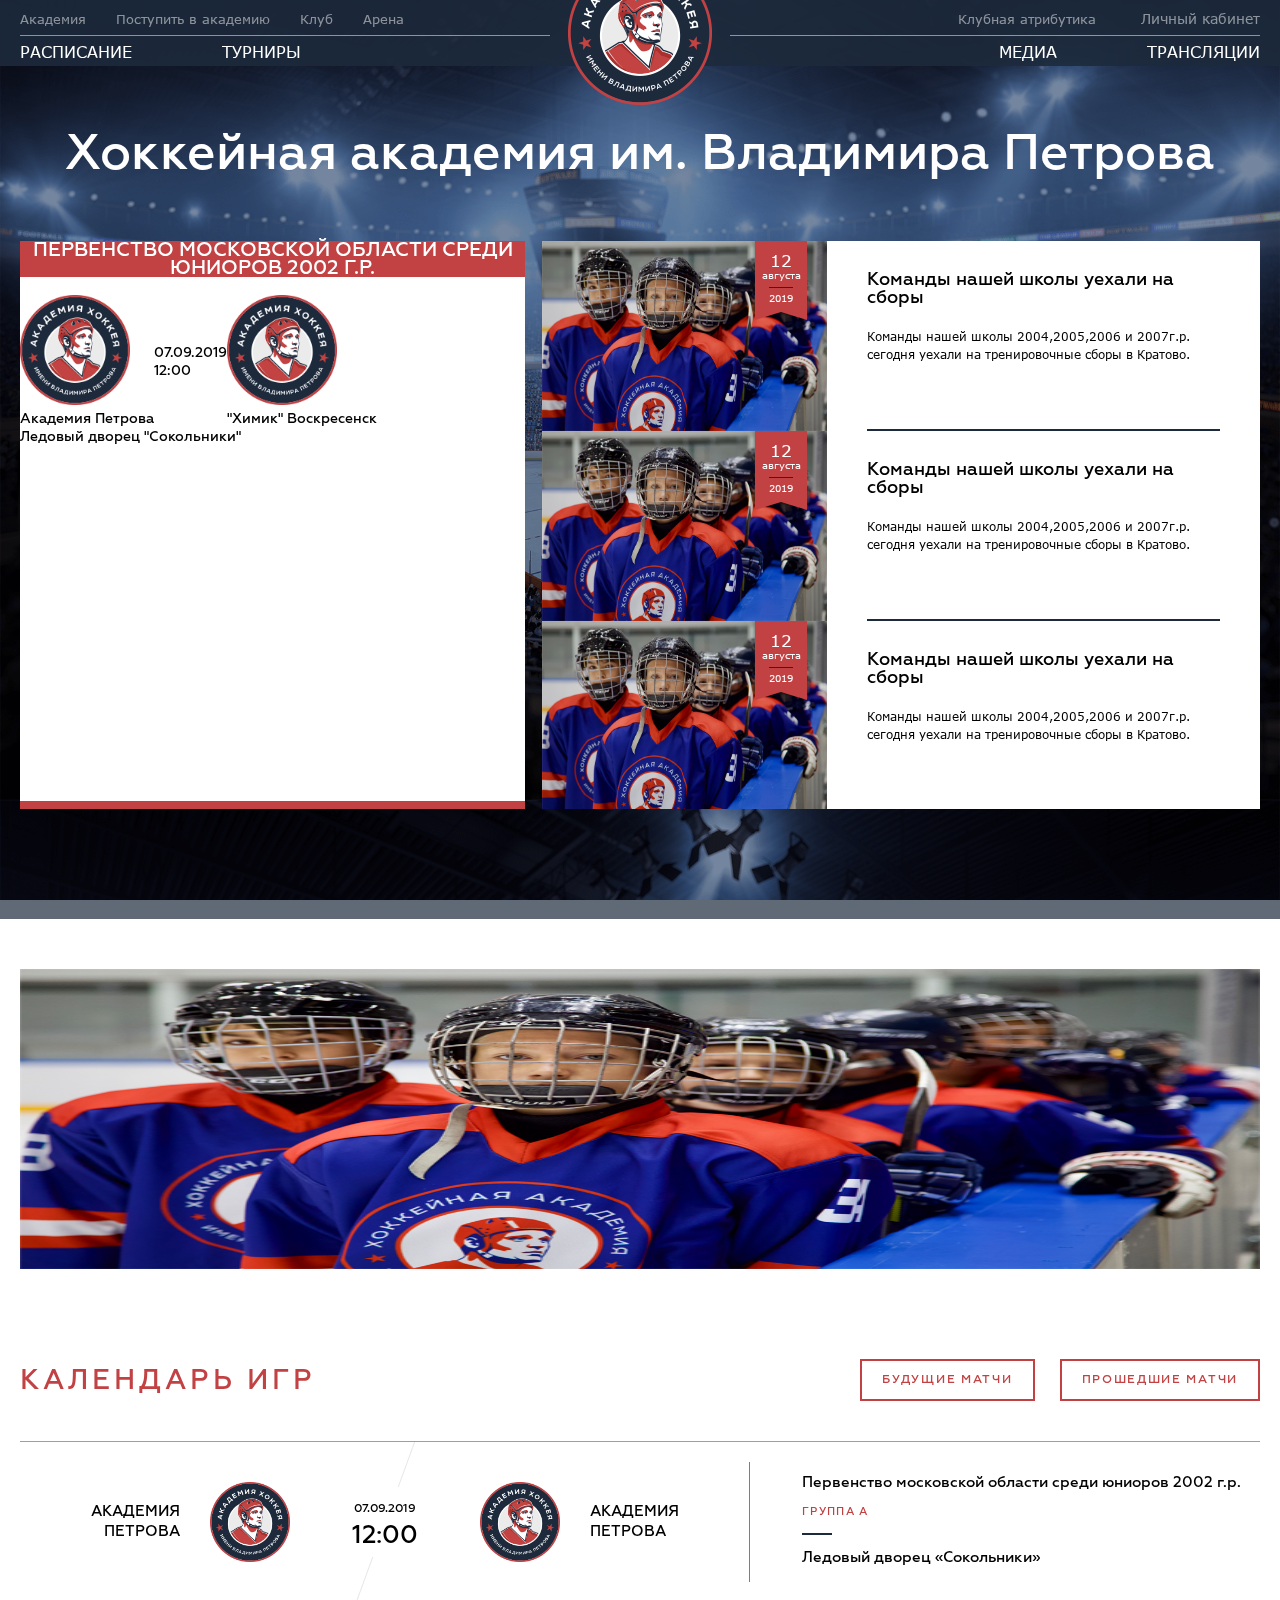
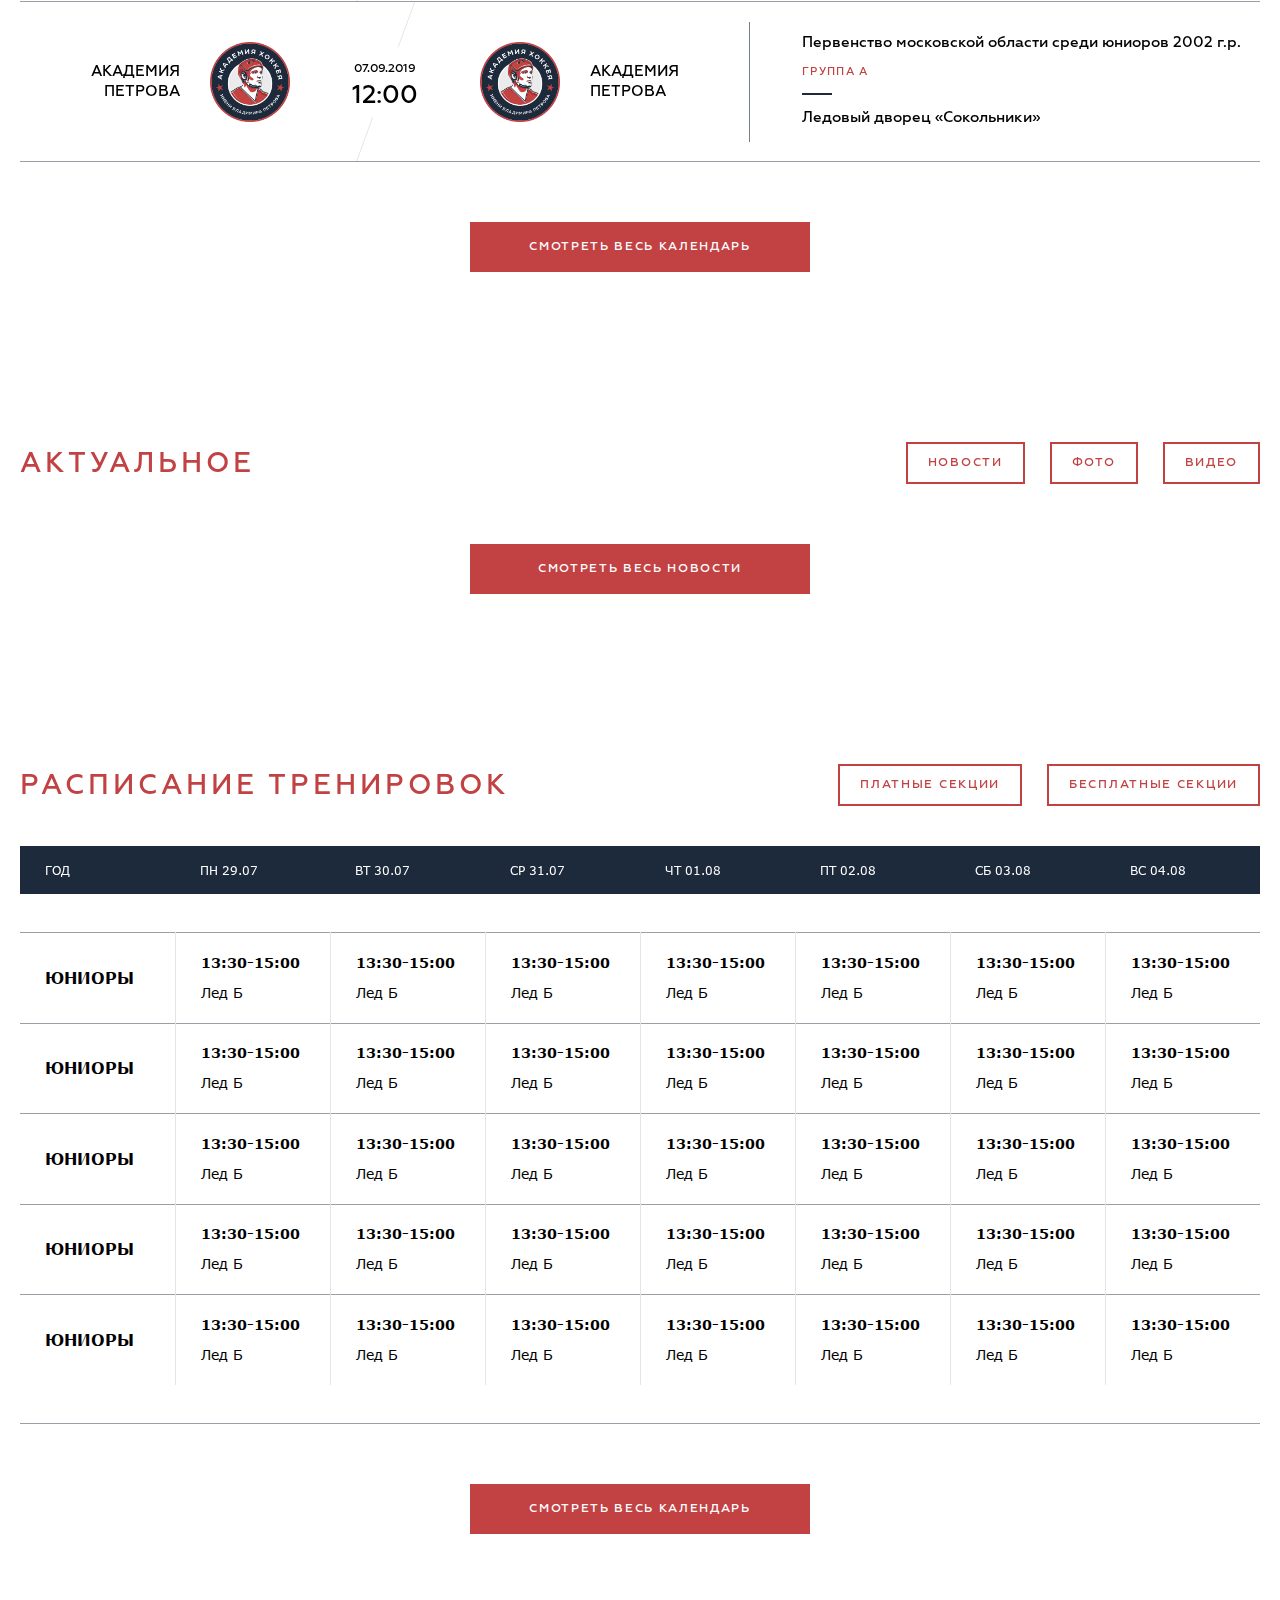
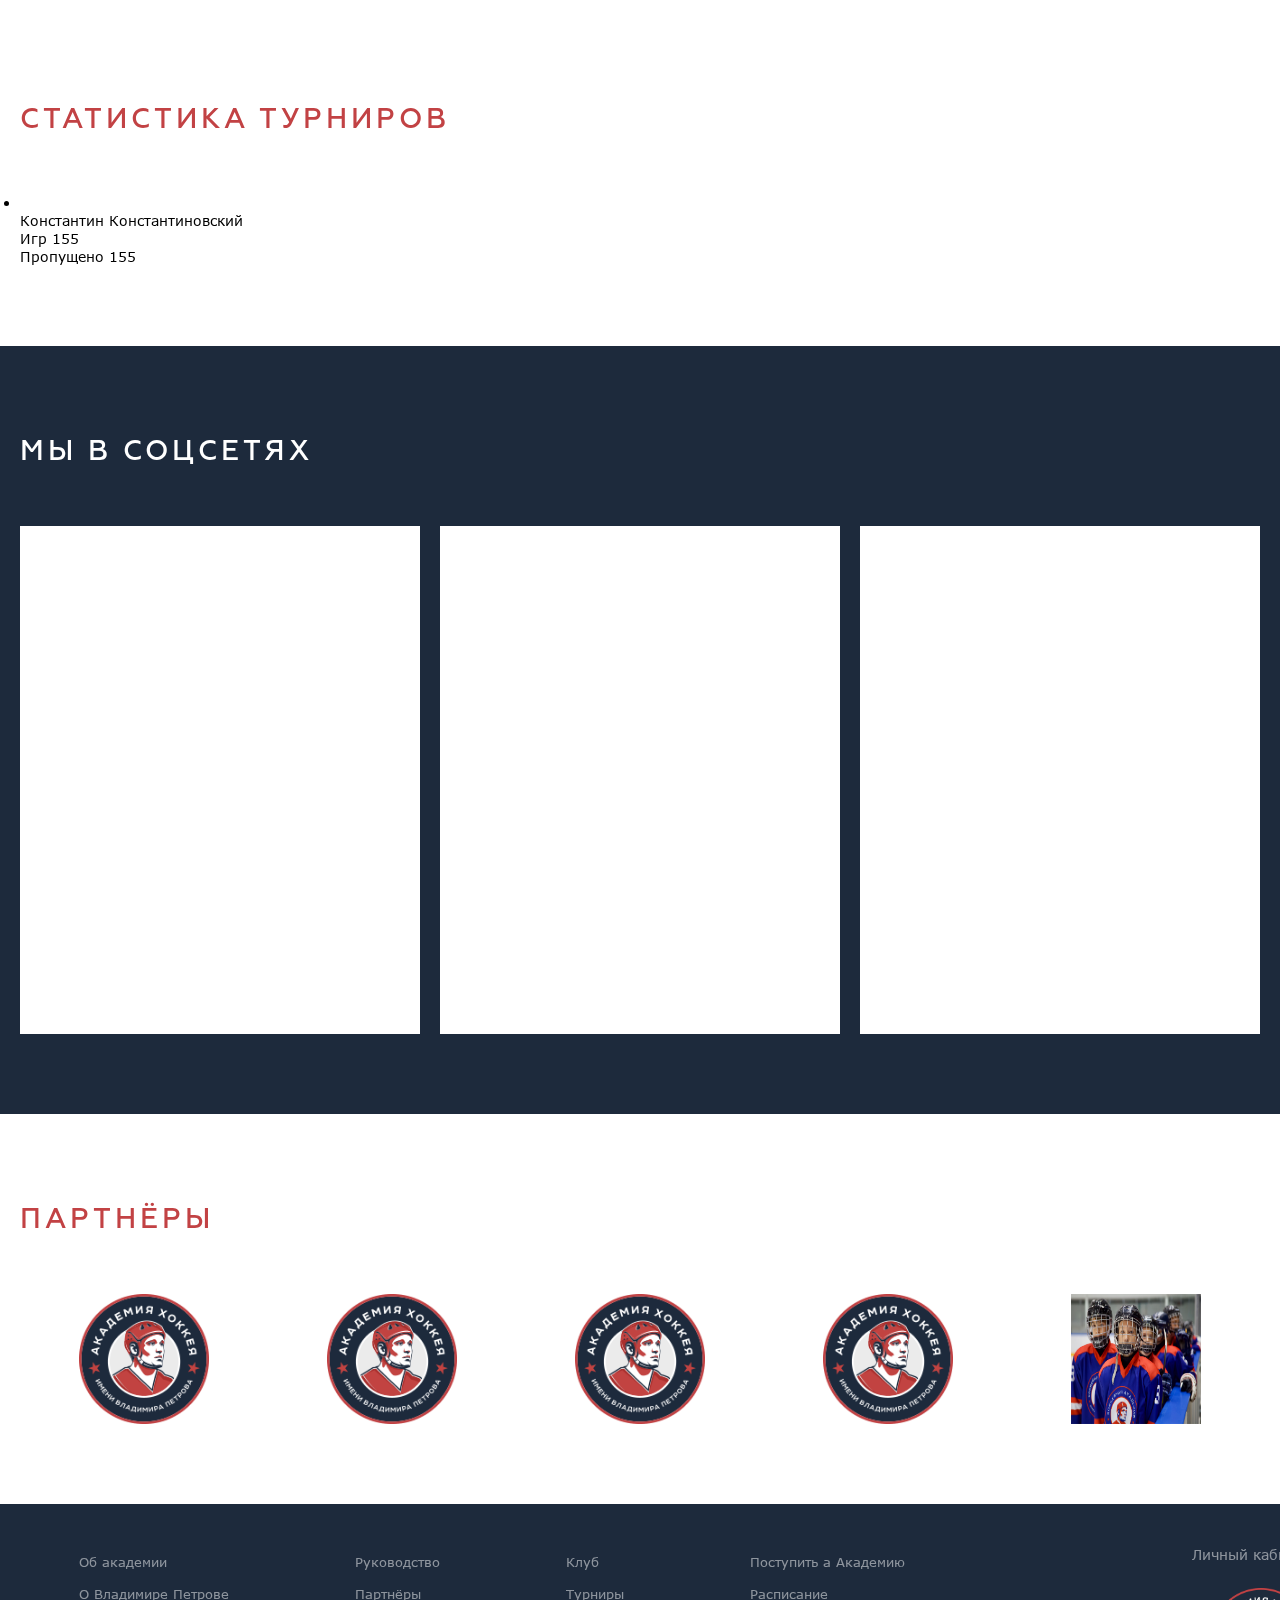
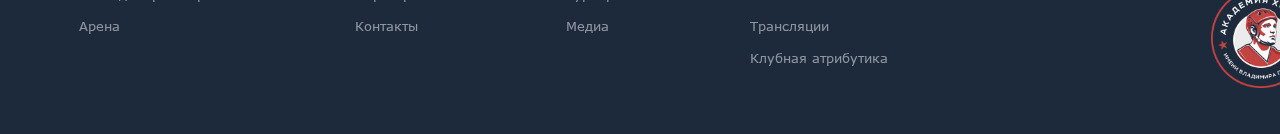
==== index.html @ 0152d21d "Вёрстка главной" ====
<!DOCTYPE html>
<html lang="ru">
<head>
    <meta charset="utf-8">
    <title>Название проекта</title>
    <meta name="viewport" content="width=device-width,initial-scale=1">
    <link href="css/normalize.css" rel="stylesheet">
    <link href="css/style.css" rel="stylesheet">
    <link href="css/tiny-slider.min.css" rel="stylesheet">
</head>
<body>
    <main class="main">
        <header class="header">
            <div class="container header__container">
                <div class="header__top">
                    <nav class="subnavigation-wrapper">
                        <ul class="subnavigation">
                            <li class="subnavigation__item subnavigation__item--active">
                                <a class="subnavigation__link" href="#">Академия</a>
                            </li>
                            <li class="subnavigation__item">
                                <a class="subnavigation__link" href="#">Поступить в академию</a>
                            </li>
                            <li class="subnavigation__item">
                                <a class="subnavigation__link" href="#">Клуб</a>
                            </li>
                            <li class="subnavigation__item">
                                <a class="subnavigation__link" href="#">Арена</a>
                            </li>
                            <li class="subnavigation__item">
                                <a class="subnavigation__link" href="#">Клубная атрибутика</a>
                            </li>
                        </ul>
                    </nav>
                    <a class="login" href="#">Личный кабинет</a>
                </div>
                <a class="logo header__logo" href="#">
                    <img src="img/logo.png" width="144" height="144">
                </a>
                <nav class="navigation">
                    <ul class="navigation__list">
                        <li class="navigation__item navigation__item--active">
                            <a class="navigation__link" href="#">Расписание</a>
                        </li>
                        <li class="navigation__item">
                            <a class="navigation__link" href="#">Турниры</a>
                        </li>
                        <li class="navigation__item">
                            <a class="navigation__link" href="#">Медиа</a>
                        </li>
                        <li class="navigation__item">
                            <a class="navigation__link" href="#">Трансляции</a>
                        </li>
                    </ul>
                </nav>
            </div>
        </header>
        <div class="main-container">
            <div class="main-content">
                <section class="promo">
                    <h1 class="promo__title">Хоккейная академия им. Владимира Петрова</h1>
                    <div class="promo__wrapper container">
                        <div class="promo-calendar">
                            <a class="promo-calendar__title" href="#">Первенство Московской области среди юниоров 2002 г.p.</a>
                            <p class="promo-calendar__subtitle">Группа А</p>
                            <div class="promo-calendar__main">
                                <a class="promo-calendar__team" href="#">
                                    <img class="promo-calendar__logo" src="img/logo.png" width="110" height="110">
                                    <p class="promo-calendar__team-name">Академия Петрова</p>
                                </a>
                                <a class="promo-calendar__middle" href="#">
                                    <div class="promo-calendar__date">07.09.2019</div>
                                    <div class="promo-calendar__middle-main">12:00</div>
                                </a>
                                <a class="promo-calendar__team" href="#">
                                    <img class="promo-calendar__logo" src="img/logo.png" width="110" height="110">
                                    <p class="promo-calendar__team-name">"Химик" Воскресенск</p>
                                </a>
                            </div>
                            <p class="promo-calendar__place">Ледовый дворец "Сокольники"</p>
                        </div>
                        <div class="news-slider">
                            <ul class="news-slider__list js-tiny-slider"
                                data-items="3"
                                data-slide-by="3"
                                data-axis="vertical"
                                data-loop="true"
                                data-autoplay="true"
                                data-autoplay-timeout="5000"
                                data-autoplay-over-pause="true"
                                data-speed="750"
                                data-mouse-drag="true"
                            >
                                <li class="news-slider__item">
                                    <a class="news-slider__link" href="#">
                                        <div class="news-slider__picture">
                                            <img class="news-slider__img" src="img/dev-img.png" width="285" height="190">
                                            <div class="news-slider__date">
                                                <svg class="news-slider__icon" width="52" height="79"><use xlink:href="img/sprite.svg#news-date"></use></svg>
                                                <div class="news-slider__date-text">
                                                    <p class="news-slider__number">12</p>
                                                    <p class="news-slider__month">августа</p>
                                                    <div class="news-slider__year">2019</div>
                                                </div>
                                            </div>
                                        </div>
                                        <div class="news-slider__content">
                                            <p class="news-slider__title">Команды нашей школы уехали на сборы</p>
                                            <p class="news-slider__description">Команды нашей школы 2004,2005,2006 и 2007г.р. сегодня уехали на тренировочные сборы в Кратово. </p>
                                        </div>
                                    </a>
                                </li>
                                <li class="news-slider__item">
                                    <a class="news-slider__link" href="#">
                                        <div class="news-slider__picture">
                                            <img class="news-slider__img" src="img/dev-img.png" width="285" height="190">
                                            <div class="news-slider__date">
                                                <svg class="news-slider__icon" width="52" height="79"><use xlink:href="img/sprite.svg#news-date"></use></svg>
                                                <div class="news-slider__date-text">
                                                    <p class="news-slider__number">12</p>
                                                    <p class="news-slider__month">августа</p>
                                                    <div class="news-slider__year">2019</div>
                                                </div>
                                            </div>
                                        </div>
                                        <div class="news-slider__content">
                                            <p class="news-slider__title">Команды нашей школы уехали на сборы</p>
                                            <p class="news-slider__description">Команды нашей школы 2004,2005,2006 и 2007г.р. сегодня уехали на тренировочные сборы в Кратово. </p>
                                        </div>
                                    </a>
                                </li>
                                <li class="news-slider__item">
                                    <a class="news-slider__link" href="#">
                                        <div class="news-slider__picture">
                                            <img class="news-slider__img" src="img/dev-img.png" width="285" height="190">
                                            <div class="news-slider__date">
                                                <svg class="news-slider__icon" width="52" height="79"><use xlink:href="img/sprite.svg#news-date"></use></svg>
                                                <div class="news-slider__date-text">
                                                    <p class="news-slider__number">12</p>
                                                    <p class="news-slider__month">августа</p>
                                                    <div class="news-slider__year">2019</div>
                                                </div>
                                            </div>
                                        </div>
                                        <div class="news-slider__content">
                                            <p class="news-slider__title">Команды нашей школы уехали на сборы</p>
                                            <p class="news-slider__description">Команды нашей школы 2004,2005,2006 и 2007г.р. сегодня уехали на тренировочные сборы в Кратово. </p>
                                        </div>
                                    </a>
                                </li>
                                <li class="news-slider__item">
                                    <a class="news-slider__link" href="#">
                                        <div class="news-slider__picture">
                                            <img class="news-slider__img" src="img/dev-img.png" width="285" height="190">
                                            <div class="news-slider__date">
                                                <svg class="news-slider__icon" width="52" height="79"><use xlink:href="img/sprite.svg#news-date"></use></svg>
                                                <div class="news-slider__date-text">
                                                    <p class="news-slider__number">12</p>
                                                    <p class="news-slider__month">августа</p>
                                                    <div class="news-slider__year">2019</div>
                                                </div>
                                            </div>
                                        </div>
                                        <div class="news-slider__content">
                                            <p class="news-slider__title">Команды нашей школы уехали на сборы</p>
                                            <p class="news-slider__description">Команды нашей школы 2004,2005,2006 и 2007г.р. сегодня уехали на тренировочные сборы в Кратово. </p>
                                        </div>
                                    </a>
                                </li>
                            </ul>
                        </div>
                    </div>
                </section>
                <section class="banner container">
                    <a class="banner__link" href="#">
                        <img class="banner__img" src="img/dev-img.png" width="1240" height="300">
                    </a>
                </section>
                <section class="calendar-block container container--padding">
                    <div class="tabs">
                        <div class="tabs__top">
                            <h2 class="subtitle tabs__title">Календарь игр</h2>
                            <ul class="tabs__navigation">
                                <li class="tabs__item tabs__item--active">
                                    <a class="tabs__link" href="#">Будущие матчи</a>
                                </li>
                                <li class="tabs__item">
                                    <a class="tabs__link" href="#">Прошедшие матчи</a>
                                </li>
                            </ul>
                        </div>
                        <div class="tabs__content">
                            <div class="tabs__pane">
                                <ul class="calendar">
                                    <li class="calendar__item">
                                        <div class="calendar__main">
                                            <a class="calendar__team calendar__team--left" href="#">
                                                <img class="calendar__img" src="img/logo.png" width="80" height="80">
                                                <p class="calendar__team-name">Академия Петрова</p>
                                            </a>
                                            <a class="calendar__score" href="#">
                                                <div class="calendar__date">07.09.2019</div>
                                                <div class="calendar__score-main">12:00</div>
                                                <!--<div class="calendar__score-main">8 - 3</div>-->
                                            </a>
                                            <a class="calendar__team" href="#">
                                                <img class="calendar__img" src="img/logo.png" width="80" height="80">
                                                <p class="calendar__team-name">Академия Петрова</p>
                                            </a>
                                        </div>
                                        <div class="calendar__sidebar">
                                            <a class="calendar__tournament" href="#">Первенство московской области среди юниоров 2002 г.р.</a>
                                            <a class="calendar__group" href="#">Группа А</a>
                                            <a class="calendar__place" href="#">Ледовый дворец «Сокольники»</a>
                                        </div>
                                    </li>
                                    <li class="calendar__item">
                                        <div class="calendar__main">
                                            <a class="calendar__team calendar__team--left" href="#">
                                                <img class="calendar__img" src="img/logo.png" width="80" height="80">
                                                <p class="calendar__team-name">Академия Петрова</p>
                                            </a>
                                            <a class="calendar__score" href="#">
                                                <div class="calendar__date">07.09.2019</div>
                                                <div class="calendar__score-main">12:00</div>
                                                <!--<div class="calendar__score-main">8 - 3</div>-->
                                            </a>
                                            <a class="calendar__team" href="#">
                                                <img class="calendar__img" src="img/logo.png" width="80" height="80">
                                                <p class="calendar__team-name">Академия Петрова</p>
                                            </a>
                                        </div>
                                        <div class="calendar__sidebar">
                                            <a class="calendar__tournament" href="#">Первенство московской области среди юниоров 2002 г.р.</a>
                                            <a class="calendar__group" href="#">Группа А</a>
                                            <a class="calendar__place" href="#">Ледовый дворец «Сокольники»</a>
                                        </div>
                                    </li>
                                </ul>
                            </div>
                            <div class="tabs__pane"></div>
                        </div>
                    </div>
                    <a class="button" href="#">Смотреть весь календарь</a>
                </section>
                <section class="index-media">
                    <div class="container container--padding">
                        <div class="tabs">
                            <div class="tabs__top">
                                <h2 class="subtitle tabs__title">Актуальное</h2>
                                <ul class="tabs__navigation">
                                    <li class="tabs__item tabs__item--active">
                                        <a class="tabs__link" href="#">Новости</a>
                                    </li>
                                    <li class="tabs__item">
                                        <a class="tabs__link" href="#">Фото</a>
                                    </li>
                                    <li class="tabs__item">
                                        <a class="tabs__link" href="#">Видео</a>
                                    </li>
                                </ul>
                            </div>
                            <div class="tabs__content">
                                <div class="tabs__pane">
                                    <div class=""></div>
                                    <a class="button" href="#">Смотреть весь новости</a>
                                </div>
                                <div class="tabs__pane"></div>
                            </div>
                        </div>
                    </div>
                </section>
                <section class="schedule-block container container--padding">
                    <div class="tabs">
                        <div class="tabs__top">
                            <h2 class="subtitle tabs__title">Расписание тренировок</h2>
                            <ul class="tabs__navigation">
                                <li class="tabs__item tabs__item--active">
                                    <a class="tabs__link" href="#">Платные секции</a>
                                </li>
                                <li class="tabs__item">
                                    <a class="tabs__link" href="#">Бесплатные секции</a>
                                </li>
                            </ul>
                        </div>
                        <div class="tabs__content">
                            <div class="tabs__pane">
                                <div class="schedule">
                                    <div class="schedule__top">
                                        <table class="table table--schedule">
                                            <thead>
                                                <tr class="schedule__head">
                                                    <th class="schedule__cell">Год</th>
                                                    <th class="schedule__cell">Пн 29.07</th>
                                                    <th class="schedule__cell">Вт 30.07</th>
                                                    <th class="schedule__cell">Ср 31.07</th>
                                                    <th class="schedule__cell">Чт 01.08</th>
                                                    <th class="schedule__cell">Пт 02.08</th>
                                                    <th class="schedule__cell">Сб 03.08</th>
                                                    <th class="schedule__cell">Вс 04.08</th>
                                                </tr>
                                            </thead>
                                        </table>
                                    </div>
                                    <div class="schedule__content">
                                        <div class="schedule__content__list js-tiny-slider"
                                             data-controls-container=".js-main-calendar-controls"
                                             data-controls="true"
                                             data-items="5"
                                             data-slide-by="5"
                                             data-axis="vertical"
                                             data-loop="true"
                                             data-autoplay="true"
                                             data-autoplay-timeout="5000"
                                             data-autoplay-over-pause="true"
                                             data-speed="750"
                                             data-mouse-drag="true"
                                        >
                                            <div class="schedule__content-row">
                                                <table class="table table--schedule">
                                                    <tbody>
                                                    <tr class="schedule__row">
                                                        <td class="schedule__cell schedule__first">Юниоры</td>
                                                        <td class="schedule__cell">
                                                            <div class="schedule__title">13:30-15:00</div>
                                                            <div class="schedule__text">Лед Б</div>
                                                        </td>
                                                        <td class="schedule__cell">
                                                            <div class="schedule__title">13:30-15:00</div>
                                                            <div class="schedule__text">Лед Б</div>
                                                        </td>
                                                        <td class="schedule__cell">
                                                            <div class="schedule__title">13:30-15:00</div>
                                                            <div class="schedule__text">Лед Б</div>
                                                        </td>
                                                        <td class="schedule__cell">
                                                            <div class="schedule__title">13:30-15:00</div>
                                                            <div class="schedule__text">Лед Б</div>
                                                        </td>
                                                        <td class="schedule__cell">
                                                            <div class="schedule__title">13:30-15:00</div>
                                                            <div class="schedule__text">Лед Б</div>
                                                        </td>
                                                        <td class="schedule__cell">
                                                            <div class="schedule__title">13:30-15:00</div>
                                                            <div class="schedule__text">Лед Б</div>
                                                        </td>
                                                        <td class="schedule__cell">
                                                            <div class="schedule__title">13:30-15:00</div>
                                                            <div class="schedule__text">Лед Б</div>
                                                        </td>
                                                    </tr>
                                                    </tbody>
                                                </table>
                                            </div>
                                            <div class="schedule__content-row">
                                                <table class="table table--schedule">
                                                    <tbody>
                                                    <tr class="schedule__row">
                                                        <td class="schedule__cell schedule__first">Юниоры</td>
                                                        <td class="schedule__cell">
                                                            <div class="schedule__title">13:30-15:00</div>
                                                            <div class="schedule__text">Лед Б</div>
                                                        </td>
                                                        <td class="schedule__cell">
                                                            <div class="schedule__title">13:30-15:00</div>
                                                            <div class="schedule__text">Лед Б</div>
                                                        </td>
                                                        <td class="schedule__cell">
                                                            <div class="schedule__title">13:30-15:00</div>
                                                            <div class="schedule__text">Лед Б</div>
                                                        </td>
                                                        <td class="schedule__cell">
                                                            <div class="schedule__title">13:30-15:00</div>
                                                            <div class="schedule__text">Лед Б</div>
                                                        </td>
                                                        <td class="schedule__cell">
                                                            <div class="schedule__title">13:30-15:00</div>
                                                            <div class="schedule__text">Лед Б</div>
                                                        </td>
                                                        <td class="schedule__cell">
                                                            <div class="schedule__title">13:30-15:00</div>
                                                            <div class="schedule__text">Лед Б</div>
                                                        </td>
                                                        <td class="schedule__cell">
                                                            <div class="schedule__title">13:30-15:00</div>
                                                            <div class="schedule__text">Лед Б</div>
                                                        </td>
                                                    </tr>
                                                    </tbody>
                                                </table>
                                            </div>
                                            <div class="schedule__content-row">
                                                <table class="table table--schedule">
                                                    <tbody>
                                                    <tr class="schedule__row">
                                                        <td class="schedule__cell schedule__first">Юниоры</td>
                                                        <td class="schedule__cell">
                                                            <div class="schedule__title">13:30-15:00</div>
                                                            <div class="schedule__text">Лед Б</div>
                                                        </td>
                                                        <td class="schedule__cell">
                                                            <div class="schedule__title">13:30-15:00</div>
                                                            <div class="schedule__text">Лед Б</div>
                                                        </td>
                                                        <td class="schedule__cell">
                                                            <div class="schedule__title">13:30-15:00</div>
                                                            <div class="schedule__text">Лед Б</div>
                                                        </td>
                                                        <td class="schedule__cell">
                                                            <div class="schedule__title">13:30-15:00</div>
                                                            <div class="schedule__text">Лед Б</div>
                                                        </td>
                                                        <td class="schedule__cell">
                                                            <div class="schedule__title">13:30-15:00</div>
                                                            <div class="schedule__text">Лед Б</div>
                                                        </td>
                                                        <td class="schedule__cell">
                                                            <div class="schedule__title">13:30-15:00</div>
                                                            <div class="schedule__text">Лед Б</div>
                                                        </td>
                                                        <td class="schedule__cell">
                                                            <div class="schedule__title">13:30-15:00</div>
                                                            <div class="schedule__text">Лед Б</div>
                                                        </td>
                                                    </tr>
                                                    </tbody>
                                                </table>
                                            </div>
                                            <div class="schedule__content-row">
                                                <table class="table table--schedule">
                                                    <tbody>
                                                    <tr class="schedule__row">
                                                        <td class="schedule__cell schedule__first">Юниоры</td>
                                                        <td class="schedule__cell">
                                                            <div class="schedule__title">13:30-15:00</div>
                                                            <div class="schedule__text">Лед Б</div>
                                                        </td>
                                                        <td class="schedule__cell">
                                                            <div class="schedule__title">13:30-15:00</div>
                                                            <div class="schedule__text">Лед Б</div>
                                                        </td>
                                                        <td class="schedule__cell">
                                                            <div class="schedule__title">13:30-15:00</div>
                                                            <div class="schedule__text">Лед Б</div>
                                                        </td>
                                                        <td class="schedule__cell">
                                                            <div class="schedule__title">13:30-15:00</div>
                                                            <div class="schedule__text">Лед Б</div>
                                                        </td>
                                                        <td class="schedule__cell">
                                                            <div class="schedule__title">13:30-15:00</div>
                                                            <div class="schedule__text">Лед Б</div>
                                                        </td>
                                                        <td class="schedule__cell">
                                                            <div class="schedule__title">13:30-15:00</div>
                                                            <div class="schedule__text">Лед Б</div>
                                                        </td>
                                                        <td class="schedule__cell">
                                                            <div class="schedule__title">13:30-15:00</div>
                                                            <div class="schedule__text">Лед Б</div>
                                                        </td>
                                                    </tr>
                                                    </tbody>
                                                </table>
                                            </div>
                                            <div class="schedule__content-row">
                                                <table class="table table--schedule">
                                                    <tbody>
                                                    <tr class="schedule__row">
                                                        <td class="schedule__cell schedule__first">Юниоры</td>
                                                        <td class="schedule__cell">
                                                            <div class="schedule__title">13:30-15:00</div>
                                                            <div class="schedule__text">Лед Б</div>
                                                        </td>
                                                        <td class="schedule__cell">
                                                            <div class="schedule__title">13:30-15:00</div>
                                                            <div class="schedule__text">Лед Б</div>
                                                        </td>
                                                        <td class="schedule__cell">
                                                            <div class="schedule__title">13:30-15:00</div>
                                                            <div class="schedule__text">Лед Б</div>
                                                        </td>
                                                        <td class="schedule__cell">
                                                            <div class="schedule__title">13:30-15:00</div>
                                                            <div class="schedule__text">Лед Б</div>
                                                        </td>
                                                        <td class="schedule__cell">
                                                            <div class="schedule__title">13:30-15:00</div>
                                                            <div class="schedule__text">Лед Б</div>
                                                        </td>
                                                        <td class="schedule__cell">
                                                            <div class="schedule__title">13:30-15:00</div>
                                                            <div class="schedule__text">Лед Б</div>
                                                        </td>
                                                        <td class="schedule__cell">
                                                            <div class="schedule__title">13:30-15:00</div>
                                                            <div class="schedule__text">Лед Б</div>
                                                        </td>
                                                    </tr>
                                                    </tbody>
                                                </table>
                                            </div>
                                            <div class="schedule__content-row">
                                                <table class="table table--schedule">
                                                    <tbody>
                                                    <tr class="schedule__row">
                                                        <td class="schedule__cell schedule__first">Юниоры</td>
                                                        <td class="schedule__cell">
                                                            <div class="schedule__title">13:30-15:00</div>
                                                            <div class="schedule__text">Лед Б</div>
                                                        </td>
                                                        <td class="schedule__cell">
                                                            <div class="schedule__title">13:30-15:00</div>
                                                            <div class="schedule__text">Лед Б</div>
                                                        </td>
                                                        <td class="schedule__cell">
                                                            <div class="schedule__title">13:30-15:00</div>
                                                            <div class="schedule__text">Лед Б</div>
                                                        </td>
                                                        <td class="schedule__cell">
                                                            <div class="schedule__title">13:30-15:00</div>
                                                            <div class="schedule__text">Лед Б</div>
                                                        </td>
                                                        <td class="schedule__cell">
                                                            <div class="schedule__title">13:30-15:00</div>
                                                            <div class="schedule__text">Лед Б</div>
                                                        </td>
                                                        <td class="schedule__cell">
                                                            <div class="schedule__title">13:30-15:00</div>
                                                            <div class="schedule__text">Лед Б</div>
                                                        </td>
                                                        <td class="schedule__cell">
                                                            <div class="schedule__title">13:30-15:00</div>
                                                            <div class="schedule__text">Лед Б</div>
                                                        </td>
                                                    </tr>
                                                    </tbody>
                                                </table>
                                            </div>
                                        </div>
                                    </div>
                                </div>
                                <a class="button" href="#">Смотреть весь календарь</a>
                            </div>
                            <div class="tabs__pane"></div>
                        </div>
                    </div>
                </section>
                <section class="stats-block">
                    <div class="container container--padding">
                        <h2 class="subtitle">Статистика турниров</h2>
                        <div class="stats-slider">
                            <div class="stats-slider__navigation">
                                <a class="stats-slider__arrow"></a>
                                <a class="stats-slider__arrow"></a>
                            </div>
                            <ul class="stats-slider__list">
                                <li class="stats-slider__item">
                                    <a class="stats-slider__link" href="#">
                                        <img src="" width="" height="">
                                        <div class="stats-slider__content">
                                            <p class="stats-slider__title">Константин Константиновский</p>
                                            <div class="stats-slider__bottom">
                                                <div class="stats-slider__block">
                                                    <span class="stats-slider__unit">Игр</span>
                                                    <span class="stats-slider__value">155</span>
                                                </div>
                                                <div class="stats-slider__block">
                                                    <span class="stats-slider__unit">Пропущено</span>
                                                    <span class="stats-slider__value">155</span>
                                                </div>
                                            </div>
                                        </div>
                                    </a>
                                </li>
                            </ul>
                        </div>
                    </div>
                </section>
                <section class="socials">
                    <div class="container container--padding socials__container">
                        <h2 class="subtitle subtitle--light">Мы в соцсетях</h2>
                        <ul class="socials__list">
                            <li class="socials__item"></li>
                            <li class="socials__item"></li>
                            <li class="socials__item"></li>
                        </ul>
                    </div>
                </section>
                <section class="partners container container--padding">
                    <h2 class="subtitle">Партнёры</h2>
                    <ul class="partners__list js-tiny-slider"
                        data-items="5"
                        data-start-index="0"
                        data-loop = "true"
                        data-autoplay = "true"
                        data-autoplay-timeout = "4000"
                        data-speed = "300"
                        data-mouse-drag = "true"
                    >
                        <li class="partners__item">
                            <a class="partners__link" href="#" target="_blank">
                                <img class="partners__img" src="img/logo.png" width="130" height="130">
                            </a>
                        </li>
                        <li class="partners__item">
                            <a class="partners__link" href="#" target="_blank">
                                <img class="partners__img" src="img/logo.png" width="130" height="130">
                            </a>
                        </li>
                        <li class="partners__item">
                            <a class="partners__link" href="#" target="_blank">
                                <img class="partners__img" src="img/logo.png" width="130" height="130">
                            </a>
                        </li>
                        <li class="partners__item">
                            <a class="partners__link" href="#" target="_blank">
                                <img class="partners__img" src="img/logo.png" width="130" height="130">
                            </a>
                        </li>
                        <li class="partners__item">
                            <a class="partners__link" href="#" target="_blank">
                                <img class="partners__img" src="img/dev-img.png" width="130" height="130">
                            </a>
                        </li>
                        <li class="partners__item">
                            <a class="partners__link" href="#" target="_blank">
                                <img class="partners__img" src="img/dev-img.png" width="130" height="130">
                            </a>
                        </li>
                    </ul>
                </section>
            </div>
        </div>
        <footer class="footer">
            <div class="container footer__container">
                <nav class="footer__navigation">
                    <ul class="footer__navigation-list">
                        <li class="footer__navigation-item">
                            <a class="footer__navigation-link" href="#">Об академии</a>
                        </li>
                        <li class="footer__navigation-item">
                            <a class="footer__navigation-link" href="#">О Владимире Петрове</a>
                        </li>
                        <li class="footer__navigation-item">
                            <a class="footer__navigation-link" href="#">Арена</a>
                        </li>
                    </ul>
                    <ul class="footer__navigation-list">
                        <li class="footer__navigation-item">
                            <a class="footer__navigation-link" href="#">Руководство</a>
                        </li>
                        <li class="footer__navigation-item">
                            <a class="footer__navigation-link" href="#">Партнёры</a>
                        </li>
                        <li class="footer__navigation-item">
                            <a class="footer__navigation-link" href="#">Контакты</a>
                        </li>
                    </ul>
                    <ul class="footer__navigation-list">
                        <li class="footer__navigation-item">
                            <a class="footer__navigation-link" href="#">Клуб</a>
                        </li>
                        <li class="footer__navigation-item">
                            <a class="footer__navigation-link" href="#">Турниры</a>
                        </li>
                        <li class="footer__navigation-item">
                            <a class="footer__navigation-link" href="#">Медиа</a>
                        </li>
                    </ul>
                    <ul class="footer__navigation-list">
                        <li class="footer__navigation-item">
                            <a class="footer__navigation-link" href="#">Поступить а Академию</a>
                        </li>
                        <li class="footer__navigation-item">
                            <a class="footer__navigation-link" href="#">Расписание</a>
                        </li>
                        <li class="footer__navigation-item">
                            <a class="footer__navigation-link" href="#">Трансляции</a>
                        </li>
                        <li class="footer__navigation-item">
                            <a class="footer__navigation-link" href="#">Клубная атрибутика</a>
                        </li>
                    </ul>
                </nav>
                <div class="footer__aside">
                    <a class="login footer__login" href="#">Личный кабинет</a>
                    <a class="logo footer__logo" href="#">
                        <img src="img/logo.png" width="100" height="100">
                    </a>
                </div>
            </div>
        </footer>
    </main>
    <script src="plugins/jquery-3.4.1.min.js"></script>
    <script src="plugins/tiny-slider.min.js"></script>
    <script src="js/tiny-slider.js"></script>
</body>
</html>
---- css/style.css ----
@font-face {
  font-family: "Verdana";
  font-weight: 400;
  font-style: normal;
  font-display: swap;
  src: local('Verdana Regular'), local('Verdana-Regular'),
  url("../fonts/Verdana.woff2") format("woff2"),
  url("../fonts/Verdana.woff") format("woff"),
  url("../fonts/Verdana.ttf") format("ttf");
}

@font-face {
  font-family: "Verdana";
  font-weight: 700;
  font-style: normal;
  font-display: swap;
  src: local('Verdana Bold'), local('Verdana-Bold'),
  url("../fonts/Verdana-Bold.woff2") format("woff2"),
  url("../fonts/Verdana-Bold.woff2") format("woff"),
  url("../fonts/Verdana-Bold.ttf") format("ttf");
}

@font-face {
  font-family: "Geometria";
  font-weight: 400;
  font-style: normal;
  font-display: swap;
  src: local('Geometria Regular'), local('Geometria-Regular'),
  url("../fonts/Geometria.woff2") format("woff2"),
  url("../fonts/Geometria.woff2") format("woff"),
  url("../fonts/Geometria.ttf") format("ttf");
}

@font-face {
  font-family: "Geometria";
  font-weight: 500;
  font-style: normal;
  font-display: swap;
  src: local('Geometria Medium'), local('Geometria-Medium'),
  url("../fonts/Geometria-Medium.woff2") format("woff2"),
  url("../fonts/Geometria-Medium.woff2") format("woff"),
  url("../fonts/Geometria-Medium.ttf") format("ttf");
}

html {
  box-sizing: border-box;
}

*,
*::before,
*::after {
  box-sizing: inherit;
  -webkit-backface-visibility: hidden;
  -moz-backface-visibility: hidden;
  backface-visibility: hidden;
  margin: 0;
  padding: 0;
}

:root {
  /*css - переменные*/
  --white: #ffffff;
  --white-opacity: 255, 255, 255;
  --black: #000000;
  --black-opacity: 0, 0, 0;
  --main: #1d2a3c;
  --main-opacity: 29,42,60;
  --red: #c24244;
  --red-opacity: 194,66,68;
}
/* применение var(--color-blue); */

.visually-hidden:not(:focus):not(active) {
  position: absolute;
  width: 1px;
  height: 1px;
  margin: -1px;
  border: 0;
  padding: 0;
  white-space: nowrap;
  clip-path: inset(100%);
  clip: rect(0 0 0 0);
  overflow: hidden;
}

.main {
  font-family: "Verdana", "Arial", sans-serif;
  font-size: 14px;
  line-height: 18px;
  color: var(--black);
  font-style: normal;
  font-weight: 400;
  background-color: var(--white);
  min-width: 1270px;
  display: flex;
  flex-direction: column;
  height: 100vh;
}

a {
  text-decoration: none;
  color: #000000;
  outline: none;
}

img {
  max-width: 100%;
}

.container {
  margin: 0 auto;
  width: 1270px;
  padding: 0 15px;
}

.container--padding {
  padding: 90px 15px 80px 15px;
}

.button {
  font-family: "Geometria", "Arial", sans-serif;
  font-weight: 500;
  letter-spacing: 1.68px;
  width: 340px;
  height: 50px;
  background-color: var(--red);
  color: var(--white);
  font-size: 12px;
  text-transform: uppercase;
  display: flex;
  align-items: center;
  justify-content: center;
  margin: 60px auto 0 auto;
}

.subtitle {
  font-family: "Geometria", "Arial", sans-serif;
  font-weight: 500;
  font-size: 28px;
  line-height: 30px;
  letter-spacing: 4px;
  color: var(--red);
  margin: 0 0 60px 0;
  text-transform: uppercase;
}

.tabs__top .subtitle {
  margin: 0;
}

.subtitle--light {
  color: var(--white);
}

.tabs__top {
  display: flex;
  justify-content: space-between;
  align-items: center;
  margin: 0 0 40px 0;
}

.tabs__navigation {
  list-style: none;
  display: flex;
}

.tabs__item:not(:last-child) {
  margin: 0 25px 0 0;
}

.tabs__link {
  display: flex;
  align-items: center;
  padding: 0 20px;
  height: 42px;
  font-family: "Geometria", "Arial", sans-serif;
  font-weight: 500;
  font-size: 12px;
  color: var(--red);
  letter-spacing: 1.7px;
  border: 2px solid var(--red);
  text-transform: uppercase;
}

.header {
  position: relative;
  height: 180px;
  width: 100%;
  background-color: rgba(var(--main-opacity), 0.9);
  z-index: 1;
}

.header__container {
  height: 100%;
  display: flex;
  flex-direction: column;
  justify-content: space-around;
}

.header__top {
  display: flex;
  align-items: center;
}

.login {
  flex-shrink: 0;
}

.subnavigation,
.navigation__list {
  list-style: none;
  display: flex;
  flex-wrap: wrap;
}

.subnavigation-wrapper {
  flex-grow: 1;
}

.subnavigation {
  font-size: 13px;
}

.subnavigation__link {
  display: block;
  padding: 10px 15px;
  color: rgb(var(--white-opacity), 0.5);
}

.subnavigation__item:first-child .subnavigation__link {
  padding: 10px 15px 10px 0;
}

.subnavigation__item:last-child {
  margin: 0 0 0 auto;
}

.login {
  padding: 0 0 0 30px;
  color: rgb(var(--white-opacity), 0.5);
}

.navigation__link {
  font-family: "Verdana", "Arial", sans-serif;
  display: block;
  color: var(--white);
  font-size: 16px;
  text-transform: uppercase;
  padding: 5px 45px;
}

.navigation__item:first-child .navigation__link {
  padding: 5px 45px 5px 0;
}

.navigation__item:last-child .navigation__link {
  padding: 5px 0 5px 45px;
}

.navigation__item:nth-last-child(2) {
  margin: 0 0 0 auto;
}

.navigation__item:last-child .navigation__link {
  margin: 0 0 0 auto;
}

.logo {
  display: block;
}

.header__logo {
  position: absolute;
  top: 50%;
  margin-top: -72px;
  left: 50%;
  margin-left: -72px;
}

.header__logo:before,
.header__logo:after {
  content: '';
  position: absolute;
  display: block;
  width: 530px;
  height: 1px;
  background-color: rgba(var(--white-opacity), 0.5);
  top: 50%;
}

.header__logo:before {
  left: 162px;
}

.header__logo:after {
  right: 162px;
}

.footer {
  margin: auto 0 0 0;
  background-color: var(--main);
  padding: 42px 56px;
}

.footer__container {
  display: flex;
  justify-content: space-between;
}

.footer__navigation {
  display: flex;
}

.footer__navigation-list {
  list-style: none;
  margin: 0 110px 0 0;
}

.footer__navigation-link {
  font-size: 13px;
  line-height: 16px;
  display: block;
  padding: 8px;
  color: rgba(var(--white-opacity), 0.5);
}

.footer__aside {
  display: flex;
  flex-direction: column;
  align-items: flex-end;
}

.footer__login {
  margin: 0 0 24px 0;
}

.promo {
  margin-top: -180px;
  position: relative;
  padding: 240px 0 110px;
  background:  rgba(var(--main-opacity), 0.7) url("../img/promo-background.png");
  background-size: cover;
  background-position: center -160px;
  background-attachment: fixed;
  background-blend-mode: overlay;
}

.promo__title {
  font-family: "Geometria", "Arial", sans-serif;
  font-weight: 500;
  margin: 0 0 60px 0;
  text-align: center;
  font-size: 50px;
  line-height: 55px;
  color: var(--white);
}

.promo__wrapper {
  display: flex;
  justify-content: space-between;
  height: 568px;
}

.promo-calendar {
  font-family: "Geometria", "Arial", sans-serif;
  font-weight: 500;
  flex-shrink: 0;
  width: 505px;
  height: 100%;
  background-color: var(--white);
  border-bottom: 8px solid var(--red);
}

.promo-calendar__title {
  display: block;
  text-align: center;
  background-color: var(--red);
  color: var(--white);
  text-transform: uppercase;
  font-size: 20px;
}

.promo-calendar__subtitle {
  font-size: 13px;
  color: var(--white);
}

.promo-calendar__main {
  display: flex;
  align-items: center;
}

.news-slider {
  width: 718px;
  height: 568px;
  background-color: var(--white);
  overflow: hidden;
}

.news-slider__list {
  list-style: none;
}

.news-slider__link {
  display: flex;
}

.news-slider__picture {
  flex-shrink: 0;
  position: relative;
}

.news-slider__img {
  display: block;
  filter: brightness(90%);
}

.news-slider__date {
  position: absolute;
  top: 0;
  right: 20px;
  color: var(--white);
  font-size: 10px;
  line-height: 12px;
  display: flex;
  justify-content: center;
}

.news-slider__date-text {
  position: absolute;
  top: 0;
  padding: 10px 0 0 0;
  display: flex;
  flex-direction: column;
  align-items: center;
  width: 100%;
}

.news-slider__number {
  font-size: 17px;
  line-height: 18px;
}

.news-slider__month {
  position: relative;
  padding: 0 0 10px 0;
  width: 100%;
  text-align: center;
}

.news-slider__month:after {
  content: '';
  position: absolute;
  bottom: 3px;
  width: 24px;
  left: 50%;
  margin-left: -12px;
  height: 1px;
  background-color: var(--main);
}

.news-slider__year {
  text-align: center;
  line-height: 15px;
}

.news-slider__content {
  margin: 0 40px;
  padding: 30px 0;
  position: relative;
}

.news-slider__content:after {
  content: '';
  position: absolute;
  bottom: 0;
  width: 100%;
  height: 2px;
  background-color: var(--main);
}

.news-slider__title {
  font-family: "Geometria", "Arial", sans-serif;
  font-weight: 500;
  font-size: 18px;
  margin: 0 0 20px 0;
}

.news-slider__description {
  font-size: 12px;
  line-height: 18px;
}

/* Баннер */

.banner {
  padding: 50px 15px 0 15px;
}

.banner__img {
  display: block;
}

/* Социальные сети */

.socials {
  background:  var(--main) url("../img/backgrounds/back-1.png");
  background-size: cover;
  background-position: -437px 100px;
  background-attachment: fixed;
  background-blend-mode: overlay;
}

.socials__list {
  list-style: none;
  display: flex;
  justify-content: space-between;
}

.socials__item {
  width: 400px;
  height: 508px;
  background-color: var(--white);
}

/* Партнёры */

.partners__list {
  list-style: none;
  display: flex;
}

.partners__item {
  display: flex !important;
  justify-content: center;
}

.partners__img {
  display: block;
}

/* Календарь игр на главной */

.calendar {
  border-top: 1px solid rgba(var(--main-opacity), 0.45);
}

.calendar__item,
.calendar__main,
.calendar__team {
  display: flex;
}

.calendar__item {
  font-family: "Geometria", "Arial", sans-serif;
  font-weight: 500;
  height: 160px;
  align-items: center;
  border-bottom: 1px solid rgba(var(--main-opacity), 0.45);
}

.calendar__main {
  position: relative;
  width: 730px;
  flex-shrink: 0;
  justify-content: center;
  align-items: center;
}

.calendar__main:after {
  content: '';
  position: absolute;
  width: 1px;
  height: 120px;
  background-color: rgba(var(--main-opacity), 0.6);
  top: 50%;
  margin-top: -60px;
  right: 0;
}

.calendar__main:before {
  content: '';
  position: absolute;
  width: 1px;
  height: 160px;
  transform: skewX(-20deg);
  background-color: rgba(var(--black-opacity), 0.1);
  top: 50%;
  margin-top: -80px;
  left: 50%;
}

.calendar__team {
  align-items: center;
  flex-shrink: 0;
  width: calc((100% - 160px)/2);
}

.calendar__img {
  display: block;
  margin: 0 15px;
}

.calendar__team--left .calendar__img {
  order: 2;
}

.calendar__team-name {
  padding: 0 15px;
  font-size: 15px;
  line-height: 20px;
  text-transform: uppercase;
}

.calendar__team--left .calendar__team-name {
  text-align: right;
}

.calendar__score {
  height: 70px;
  width: 160px;
  display: flex;
  flex-direction: column;
  align-items: center;
  justify-content: center;
  position: relative;
  background-color: var(--white);
}

.calendar__date {
  font-size: 12px;
  line-height: 26px;
}

.calendar__score-main {
  font-size: 25px;
  line-height: 26px;
}

.calendar__sidebar {
  padding: 0 12px 0 52px;
}

.calendar__tournament,
.calendar__group,
.calendar__place {
  display: block;
}

.calendar__tournament {
  font-size: 15px;
  line-height: 20px;
  margin: 0 0 10px 0;
}

.calendar__place {
  position: relative;
  font-size: 15px;
  line-height: 25px;
  padding: 24px 0 0 0;
}

.calendar__group {
  font-size: 11px;
  letter-spacing: 1.32px;
  text-transform: uppercase;
  color: var(--red);
}

.calendar__place:after {
  content: '';
  position: absolute;
  top: 12px;
  left: 0;
  width: 30px;
  height: 2px;
  background-color: var(--main);
}

/* Таблицы */

.table {
  width: 100%;
  border-collapse: collapse;
  background-color: var(--white);
}

/* Расписание тренировок */

.schedule__head {
  background-color: var(--main);
  height: 48px;
}

.schedule__head .schedule__cell {
  font-size: 12px;
  font-weight: 400;
  color: var(--white);
  text-transform: uppercase;
  padding: 0 25px;
  text-align: left;
  width: calc(100%/8);
}

.schedule__content {
  padding: 38px 0;
  border-bottom: 1px solid rgba(var(--main-opacity), 0.45);
}

.schedule__content__list {
  border-top: 1px solid rgba(var(--main-opacity), 0.45);
  border-bottom: 1px solid rgba(var(--main-opacity), 0.45);
}

.schedule__row {
  height: 90px;
  border-bottom: 1px solid rgba(var(--main-opacity), 0.45);
}

.schedule__row .schedule__cell {
  padding: 5px 25px;
  width: calc(100%/8);
}

.schedule__row .schedule__cell:not(:last-child) {
  border-right: 1px solid rgba(var(--black-opacity), 0.1);
}

.schedule__first {
  font-size: 16px;
  font-weight: 700;
  text-transform: uppercase;
}

.schedule__title {
  font-weight: 700;
  margin: 0 0 12px 0;
}
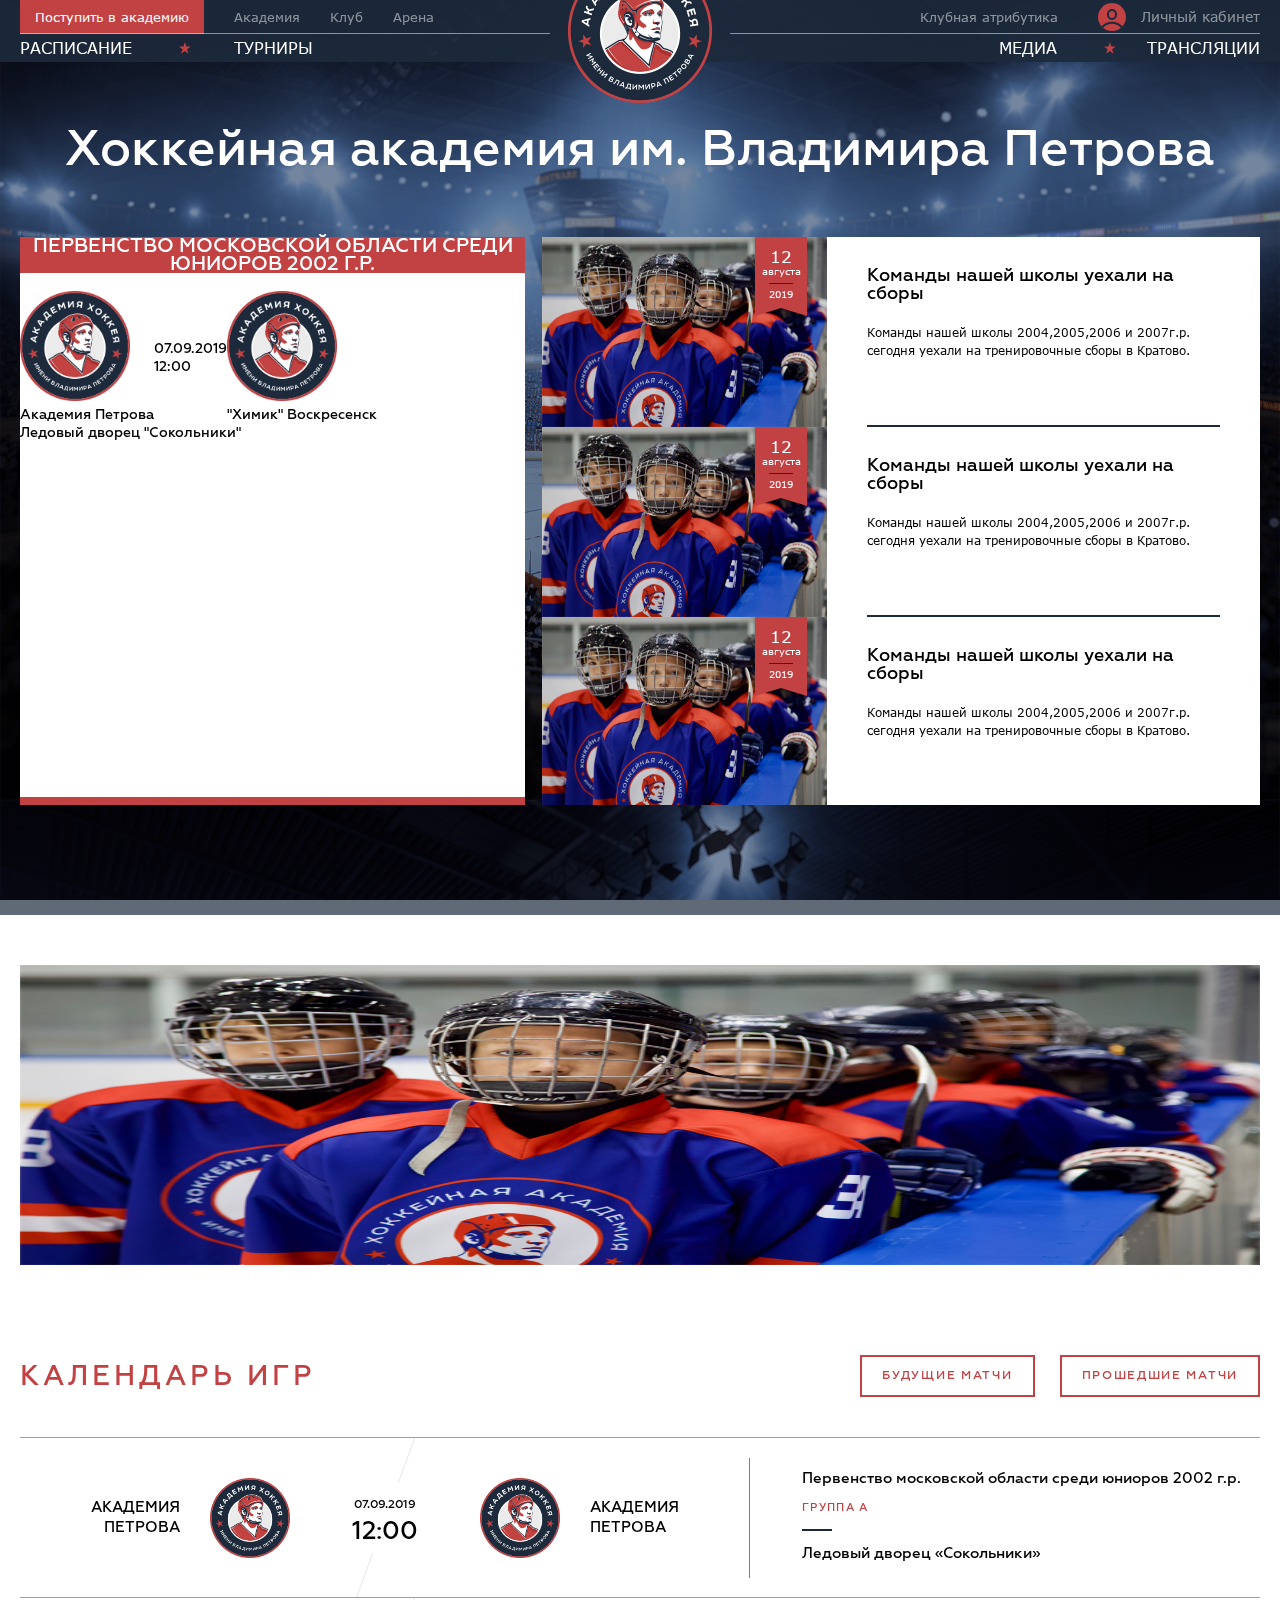
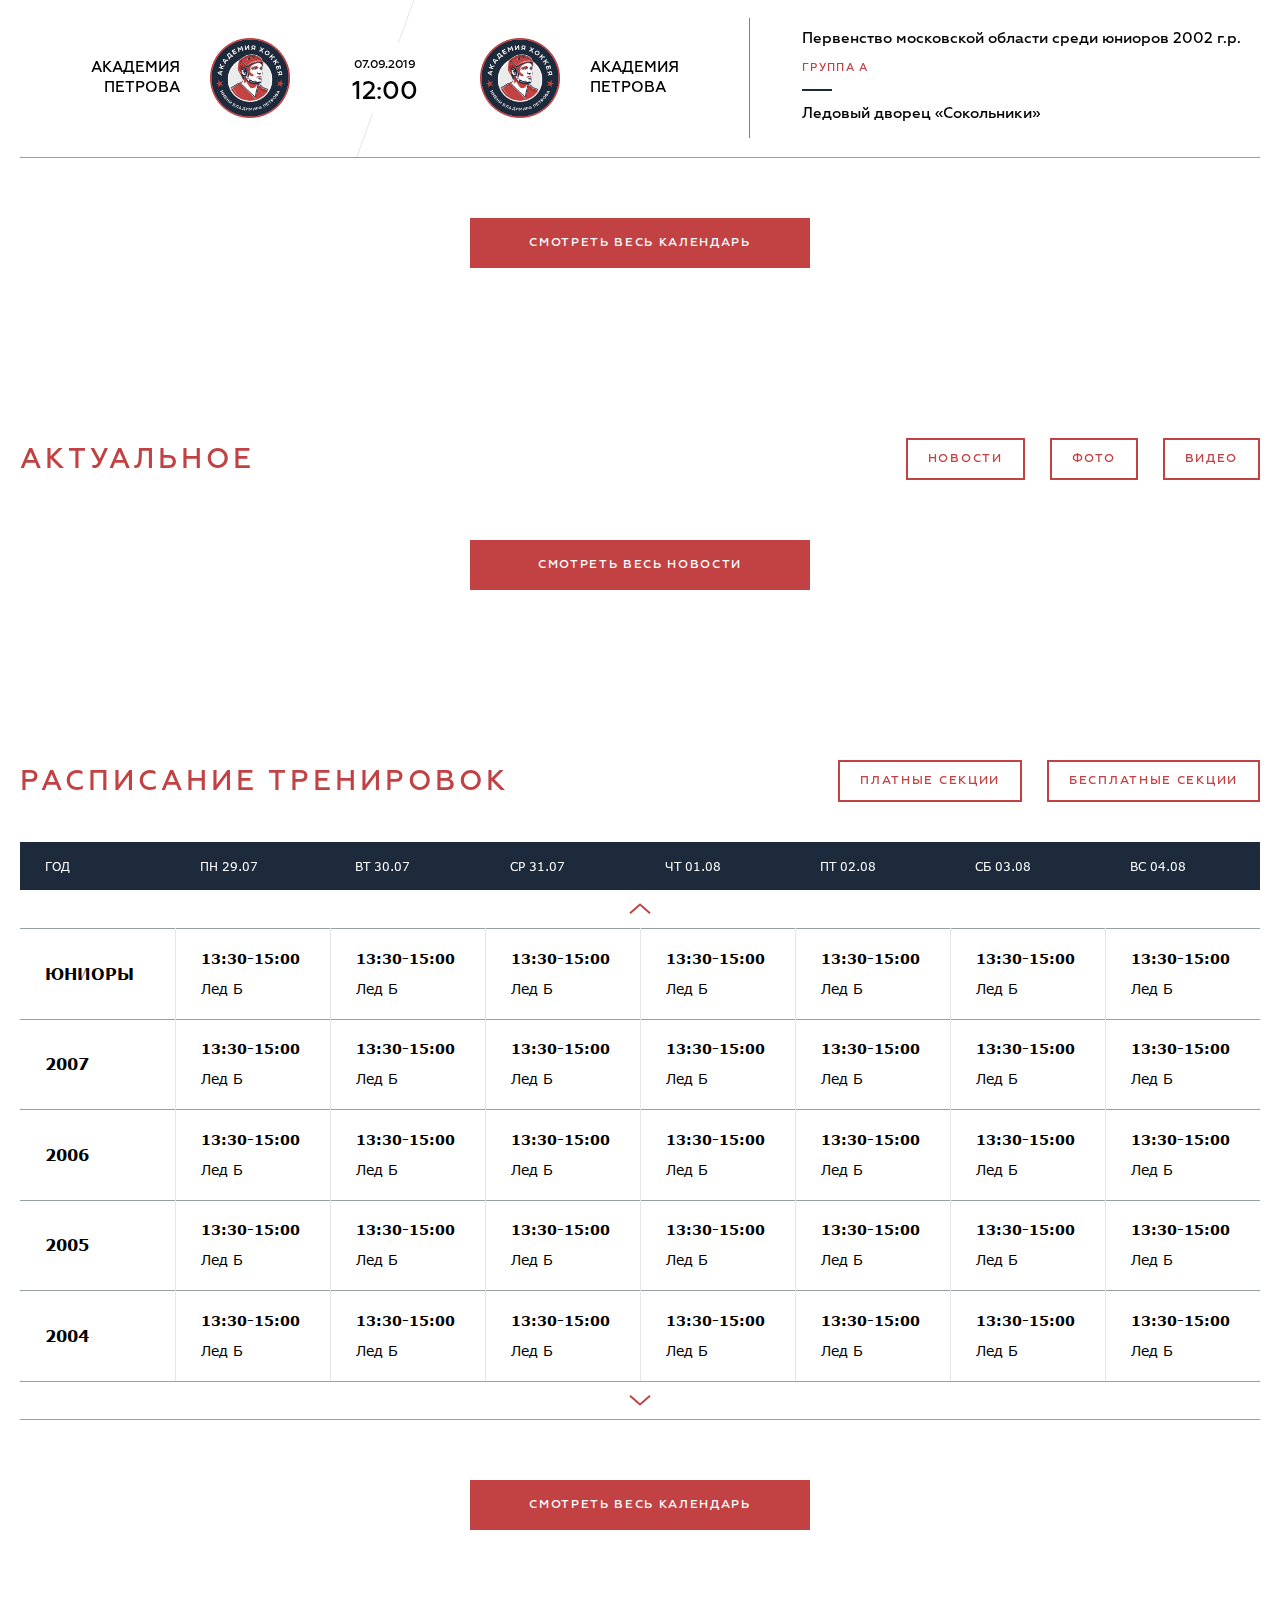
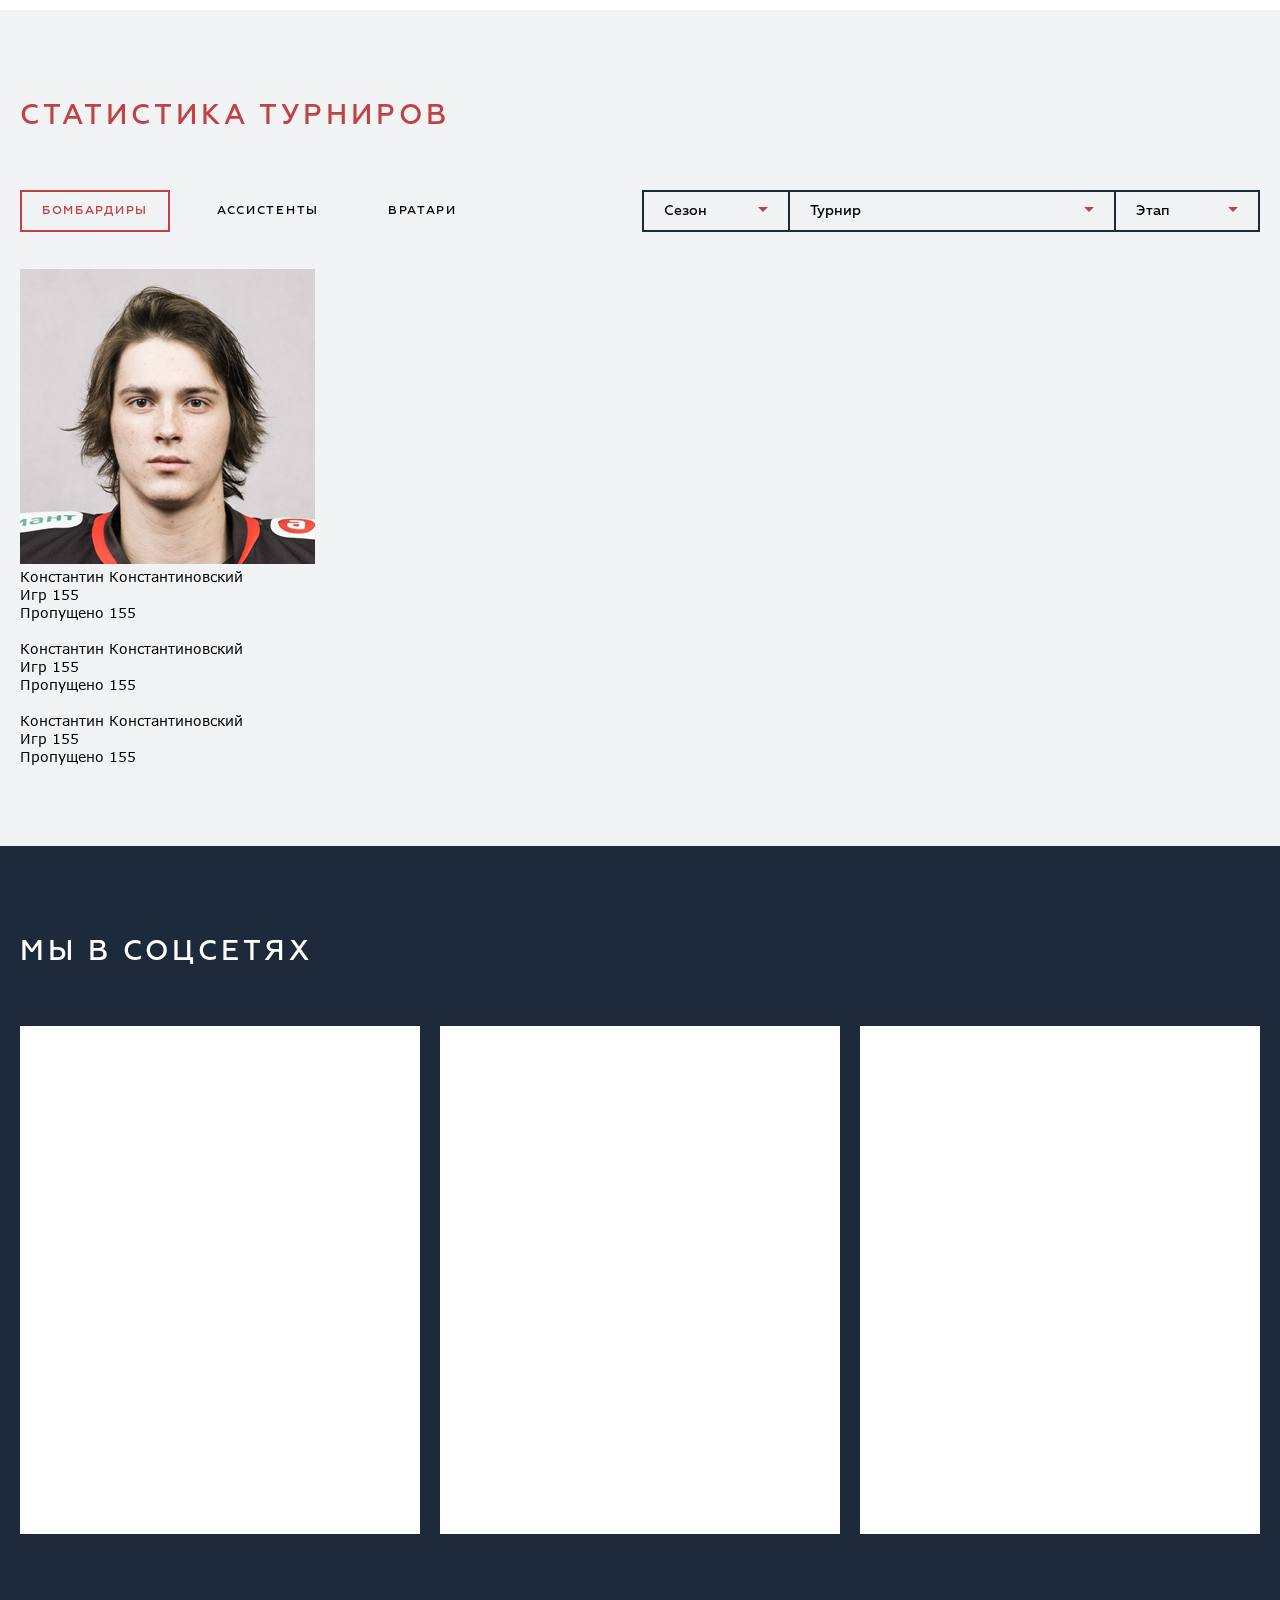
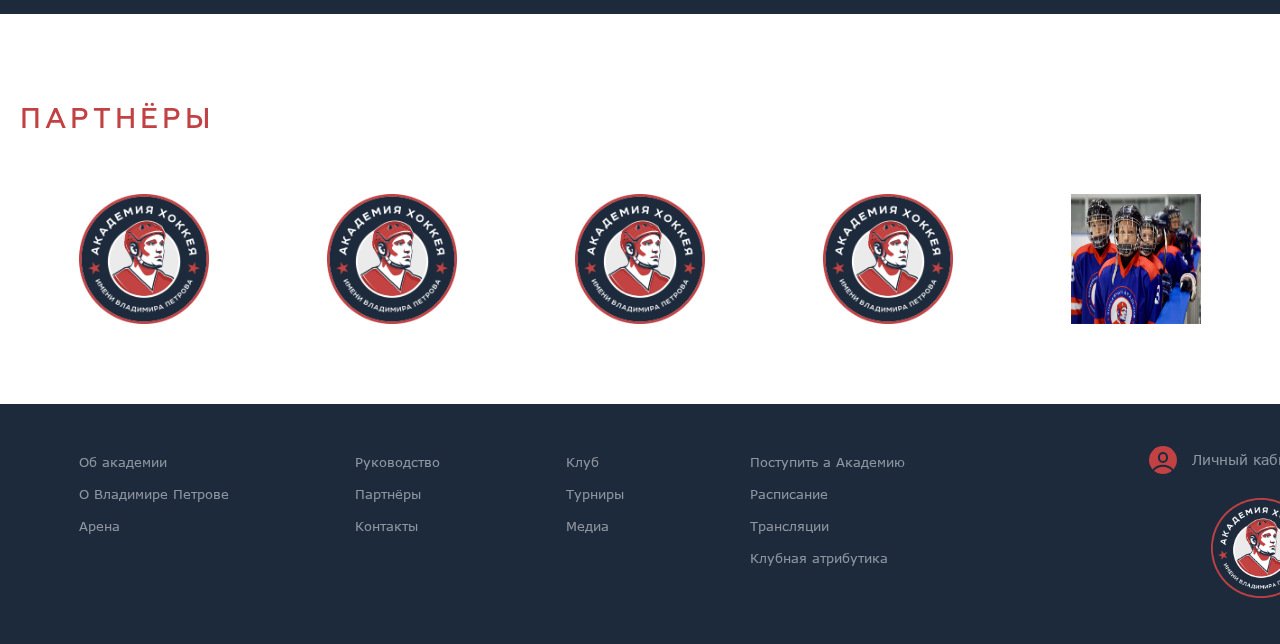
==== commit 88d5daaf: "Вёрстка главной" ====
--- a/index.html
+++ b/index.html
@@ -10,16 +10,31 @@
 </head>
 <body>
     <main class="main">
+        <svg class="svg-sprite visually-hidden">
+            <clipPath id="clip-path"><circle cx="14" cy="14.04" r="14" fill="none"/></clipPath>
+            <symbol id="news-date" xmlns="http://www.w3.org/2000/svg">
+                <path fill="#c24244" d="M0 79V0h52v79l-26-8z"/>
+            </symbol>
+            <symbol id="star" xmlns="http://www.w3.org/2000/svg" viewBox="0 0 14.25 13.75">
+                <path d="M7.05.81L5.59 5.37 1 5.3l3.68 2.86-1.48 4.55 3.74-2.78 3.68 2.88-1.38-4.59L13 5.45H8.41z" fill="#c24244" fill-rule="evenodd"/>
+            </symbol>
+            <symbol id="login" xmlns="http://www.w3.org/2000/svg" viewBox="0 0 28.04 28.04">
+                <defs><clipPath id="clip-path"><circle cx="14" cy="14.04" r="14" fill="none"/></clipPath></defs><circle cx="14" cy="14.04" r="14" fill="#c24244"/><g clip-path="url(#clip-path)"><rect fill="none" stroke="#1d2a3c" stroke-miterlimit="10" stroke-width="2px" x="10" y="7.04" width="8" height="9" rx="4" ry="4"/><circle fill="none" stroke="#1d2a3c" stroke-miterlimit="10" stroke-width="2px" cx="14" cy="33.04" r="13.17"/></g>
+            </symbol>
+            <symbol id="arrow" xmlns="http://www.w3.org/2000/svg" viewBox="0 0 21.64 11.02">
+                <polygon fill="#c24244" points="20.17 11 10.82 2.83 1.48 11 0.17 9.49 10.82 0.17 21.48 9.49 20.17 11"/>
+            </symbol>
+        </svg>
         <header class="header">
             <div class="container header__container">
                 <div class="header__top">
                     <nav class="subnavigation-wrapper">
                         <ul class="subnavigation">
+                            <li class="subnavigation__item subnavigation__item--button">
+                                <a class="subnavigation__link" href="#">Поступить в академию</a>
+                            </li>
                             <li class="subnavigation__item subnavigation__item--active">
                                 <a class="subnavigation__link" href="#">Академия</a>
-                            </li>
-                            <li class="subnavigation__item">
-                                <a class="subnavigation__link" href="#">Поступить в академию</a>
                             </li>
                             <li class="subnavigation__item">
                                 <a class="subnavigation__link" href="#">Клуб</a>
@@ -32,7 +47,10 @@
                             </li>
                         </ul>
                     </nav>
-                    <a class="login" href="#">Личный кабинет</a>
+                    <a class="login" href="#">
+                        <svg class="login__icon" width="28" height="28"><use xlink:href="img/sprite.svg#login"></use></svg>
+                        Личный кабинет
+                    </a>
                 </div>
                 <a class="logo header__logo" href="#">
                     <img src="img/logo.png" width="144" height="144">
@@ -41,12 +59,14 @@
                     <ul class="navigation__list">
                         <li class="navigation__item navigation__item--active">
                             <a class="navigation__link" href="#">Расписание</a>
+                            <svg class="navigation__icon" width="14" height="14"><use xlink:href="img/sprite.svg#star"></use></svg>
                         </li>
                         <li class="navigation__item">
                             <a class="navigation__link" href="#">Турниры</a>
                         </li>
                         <li class="navigation__item">
                             <a class="navigation__link" href="#">Медиа</a>
+                            <svg class="navigation__icon" width="14" height="14"><use xlink:href="img/sprite.svg#star"></use></svg>
                         </li>
                         <li class="navigation__item">
                             <a class="navigation__link" href="#">Трансляции</a>
@@ -201,6 +221,7 @@
                                             <a class="calendar__score" href="#">
                                                 <div class="calendar__date">07.09.2019</div>
                                                 <div class="calendar__score-main">12:00</div>
+                                                <!--Вид со счётом-->
                                                 <!--<div class="calendar__score-main">8 - 3</div>-->
                                             </a>
                                             <a class="calendar__team" href="#">
@@ -303,6 +324,14 @@
                                         </table>
                                     </div>
                                     <div class="schedule__content">
+                                        <div class="schedule__navigation js-main-calendar-controls">
+                                            <a class="schedule__arrow schedule__arrow--up">
+                                                <svg class="schedule__icon" width="22" height="11"><use xlink:href="img/sprite.svg#arrow"></use></svg>
+                                            </a>
+                                            <a class="schedule__arrow schedule__arrow--down">
+                                                <svg class="schedule__icon" width="22" height="11"><use xlink:href="img/sprite.svg#arrow"></use></svg>
+                                            </a>
+                                        </div>
                                         <div class="schedule__content__list js-tiny-slider"
                                              data-controls-container=".js-main-calendar-controls"
                                              data-controls="true"
@@ -357,7 +386,7 @@
                                                 <table class="table table--schedule">
                                                     <tbody>
                                                     <tr class="schedule__row">
-                                                        <td class="schedule__cell schedule__first">Юниоры</td>
+                                                        <td class="schedule__cell schedule__first">2007</td>
                                                         <td class="schedule__cell">
                                                             <div class="schedule__title">13:30-15:00</div>
                                                             <div class="schedule__text">Лед Б</div>
@@ -394,7 +423,7 @@
                                                 <table class="table table--schedule">
                                                     <tbody>
                                                     <tr class="schedule__row">
-                                                        <td class="schedule__cell schedule__first">Юниоры</td>
+                                                        <td class="schedule__cell schedule__first">2006</td>
                                                         <td class="schedule__cell">
                                                             <div class="schedule__title">13:30-15:00</div>
                                                             <div class="schedule__text">Лед Б</div>
@@ -431,7 +460,7 @@
                                                 <table class="table table--schedule">
                                                     <tbody>
                                                     <tr class="schedule__row">
-                                                        <td class="schedule__cell schedule__first">Юниоры</td>
+                                                        <td class="schedule__cell schedule__first">2005</td>
                                                         <td class="schedule__cell">
                                                             <div class="schedule__title">13:30-15:00</div>
                                                             <div class="schedule__text">Лед Б</div>
@@ -468,7 +497,7 @@
                                                 <table class="table table--schedule">
                                                     <tbody>
                                                     <tr class="schedule__row">
-                                                        <td class="schedule__cell schedule__first">Юниоры</td>
+                                                        <td class="schedule__cell schedule__first">2004</td>
                                                         <td class="schedule__cell">
                                                             <div class="schedule__title">13:30-15:00</div>
                                                             <div class="schedule__text">Лед Б</div>
@@ -505,7 +534,7 @@
                                                 <table class="table table--schedule">
                                                     <tbody>
                                                     <tr class="schedule__row">
-                                                        <td class="schedule__cell schedule__first">Юниоры</td>
+                                                        <td class="schedule__cell schedule__first">2003</td>
                                                         <td class="schedule__cell">
                                                             <div class="schedule__title">13:30-15:00</div>
                                                             <div class="schedule__text">Лед Б</div>
@@ -550,12 +579,113 @@
                 <section class="stats-block">
                     <div class="container container--padding">
                         <h2 class="subtitle">Статистика турниров</h2>
+                        <form class="stats-form" action="" method="">
+                            <div class="stats-form__group stats-form__group-radio">
+                                <input id="1" class="stats-form__radio" type="radio" name="stats" value="1" checked>
+                                <label for="1" class="stats-form__label">Бомбардиры</label>
+                                <input id="2" class="stats-form__radio" type="radio" name="stats" value="2">
+                                <label for="2" class="stats-form__label">Ассистенты</label>
+                                <input id="3" class="stats-form__radio" type="radio" name="stats" value="3">
+                                <label for="3" class="stats-form__label">Вратари</label>
+                            </div>
+                            <div class="stats-form__group">
+                                <ul class="filters">
+                                    <li class="filters__item filters__item--short">
+                                        <div class="dropdown">
+                                            <select style="display: none;">
+                                                <option>1</option>
+                                                <option>2</option>
+                                            </select>
+                                            <a class="dropdown__title">Сезон</a>
+                                            <ul class="dropdown__options visually-hidden">
+                                                <li class="dropdown__option">
+                                                    <a class="dropdown__link">1</a>
+                                                </li>
+                                                <li class="dropdown__option">
+                                                    <a class="dropdown__link">2</a>
+                                                </li>
+                                            </ul>
+                                        </div>
+                                    </li>
+                                    <li class="filters__item filters__item--medium">
+                                        <div class="dropdown">
+                                            <select style="display: none;">
+                                                <option>1</option>
+                                                <option>2</option>
+                                            </select>
+                                            <a class="dropdown__title">Турнир</a>
+                                            <ul class="dropdown__options visually-hidden">
+                                                <li class="dropdown__option">
+                                                    <a class="dropdown__link">1</a>
+                                                </li>
+                                                <li class="dropdown__option">
+                                                    <a class="dropdown__link">2</a>
+                                                </li>
+                                            </ul>
+                                        </div>
+                                    </li>
+                                    <li class="filters__item filters__item--short">
+                                        <div class="dropdown">
+                                            <select style="display: none;">
+                                                <option>1</option>
+                                                <option>2</option>
+                                            </select>
+                                            <a class="dropdown__title">Этап</a>
+                                            <ul class="dropdown__options visually-hidden">
+                                                <li class="dropdown__option">
+                                                    <a class="dropdown__link">1</a>
+                                                </li>
+                                                <li class="dropdown__option">
+                                                    <a class="dropdown__link">2</a>
+                                                </li>
+                                            </ul>
+                                        </div>
+                                    </li>
+                                </ul>
+                            </div>
+                        </form>
                         <div class="stats-slider">
                             <div class="stats-slider__navigation">
                                 <a class="stats-slider__arrow"></a>
                                 <a class="stats-slider__arrow"></a>
                             </div>
                             <ul class="stats-slider__list">
+                                <li class="stats-slider__item">
+                                    <a class="stats-slider__link" href="#">
+                                        <img class="stats-slider__img" src="img/dev-player.png" width="" height="">
+                                        <div class="stats-slider__content">
+                                            <p class="stats-slider__title">Константин Константиновский</p>
+                                            <div class="stats-slider__bottom">
+                                                <div class="stats-slider__block">
+                                                    <span class="stats-slider__unit">Игр</span>
+                                                    <span class="stats-slider__value">155</span>
+                                                </div>
+                                                <div class="stats-slider__block">
+                                                    <span class="stats-slider__unit">Пропущено</span>
+                                                    <span class="stats-slider__value">155</span>
+                                                </div>
+                                            </div>
+                                        </div>
+                                    </a>
+                                </li>
+                                <li class="stats-slider__item">
+                                    <a class="stats-slider__link" href="#">
+                                        <img src="" width="" height="">
+                                        <div class="stats-slider__content">
+                                            <p class="stats-slider__title">Константин Константиновский</p>
+                                            <div class="stats-slider__bottom">
+                                                <div class="stats-slider__block">
+                                                    <span class="stats-slider__unit">Игр</span>
+                                                    <span class="stats-slider__value">155</span>
+                                                </div>
+                                                <div class="stats-slider__block">
+                                                    <span class="stats-slider__unit">Пропущено</span>
+                                                    <span class="stats-slider__value">155</span>
+                                                </div>
+                                            </div>
+                                        </div>
+                                    </a>
+                                </li>
                                 <li class="stats-slider__item">
                                     <a class="stats-slider__link" href="#">
                                         <img src="" width="" height="">
@@ -685,7 +815,10 @@
                     </ul>
                 </nav>
                 <div class="footer__aside">
-                    <a class="login footer__login" href="#">Личный кабинет</a>
+                    <a class="login footer__login" href="#">
+                        <svg class="login__icon" width="28" height="28"><use xlink:href="img/sprite.svg#login"></use></svg>
+                        Личный кабинет
+                    </a>
                     <a class="logo footer__logo" href="#">
                         <img src="img/logo.png" width="100" height="100">
                     </a>
--- a/css/style.css
+++ b/css/style.css
@@ -67,6 +67,8 @@
   --main-opacity: 29,42,60;
   --red: #c24244;
   --red-opacity: 194,66,68;
+  --gray: #f2f3f5;
+  --gray-opacity: 242, 242, 242;
 }
 /* применение var(--color-blue); */
 
@@ -223,21 +225,47 @@
 
 .subnavigation__link {
   display: block;
-  padding: 10px 15px;
+  padding: 8px 15px;
   color: rgb(var(--white-opacity), 0.5);
-}
-
-.subnavigation__item:first-child .subnavigation__link {
-  padding: 10px 15px 10px 0;
 }
 
 .subnavigation__item:last-child {
   margin: 0 0 0 auto;
 }
 
+.subnavigation__item--button .subnavigation__link {
+  background-color: var(--red);
+  color: var(--white);
+}
+
+.subnavigation__item--button {
+  margin: 0 15px 0 0;
+}
+
 .login {
-  padding: 0 0 0 30px;
+  margin: 0 0 0 25px;
   color: rgb(var(--white-opacity), 0.5);
+  display: flex;
+  align-items: center;
+}
+
+.login__icon {
+  margin: 0 15px 0 0;
+}
+
+.navigation__item {
+  position: relative;
+}
+
+.navigation__item:not(:last-child) {
+  margin: 0 12px 0 0;
+}
+
+.navigation__icon {
+  position: absolute;
+  right: -15px;
+  top: 50%;
+  margin-top: -7px;
 }
 
 .navigation__link {
@@ -703,8 +731,18 @@
 }
 
 .schedule__content {
+  position: relative;
   padding: 38px 0;
   border-bottom: 1px solid rgba(var(--main-opacity), 0.45);
+}
+
+.schedule__content:after {
+  content: '';
+  position: absolute;
+  width: 100%;
+  height: 1px;
+  background-color: rgba(var(--main-opacity), 0.45);
+  bottom: 37px;
 }
 
 .schedule__content__list {
@@ -737,10 +775,126 @@
   margin: 0 0 12px 0;
 }
 
-
-
-
-
-
-
-
+.schedule__arrow {
+  width: 100%;
+  height: 37px;
+  display: flex;
+  align-items: center;
+  justify-content: center;
+  position: absolute;
+  cursor: pointer;
+}
+
+.schedule__arrow--up {
+  top: 0;
+}
+
+.schedule__arrow--down {
+  bottom: 0;
+}
+
+.schedule__arrow--down .schedule__icon {
+  transform: rotate(180deg);
+}
+
+/* Фильтры */
+
+.filters {
+  display: flex;
+  list-style: none;
+}
+
+.filters__item {
+  flex-shrink: 0;
+}
+
+.filters__item--short {
+  width: 146px;
+}
+
+.filters__item--medium {
+  width: 326px;
+}
+
+.dropdown {
+  height: 42px;
+  border: 2px solid var(--main);
+  font-family: "Geometria", "Arial", sans-serif;
+  font-weight: 500;
+}
+
+.filters__item:not(:last-child) .dropdown {
+  border-right: 0;
+}
+
+.dropdown__title {
+  display: flex;
+  align-items: center;
+  padding: 0 20px;
+  position: relative;
+  height: 100%;
+}
+
+.dropdown__title:after {
+  content: "";
+  position: absolute;
+  border: 5px solid transparent;
+  border-top: 5px solid var(--red);
+  right: 20px;
+  top: 50%;
+  margin-top: -4px;
+}
+
+/* Статистика на главной */
+
+.stats-block {
+  background-color: var(--gray);
+}
+
+.stats-form {
+  display: flex;
+  justify-content: space-between;
+  margin: 0 0 37px 0;
+}
+
+.stats-form__group-radio {
+  display: flex;
+  align-items: center;
+}
+
+.stats-form__radio {
+  display: none;
+}
+
+.stats-form__label {
+  display: flex;
+  align-items: center;
+  height: 42px;
+  font-family: "Geometria", "Arial", sans-serif;
+  font-weight: 500;
+  font-size: 12px;
+  padding: 0 20px;
+  margin: 0 25px 0 0;
+  letter-spacing: 1.7px;
+  text-transform: uppercase;
+  border: 2px solid transparent;
+  transition: 0.2s;
+  cursor: pointer;
+}
+
+.stats-form__radio:checked + .stats-form__label {
+  border: 2px solid var(--red);
+  color: var(--red);
+  transition: 0.2s;
+}
+
+.stats-slider__list {
+  list-style: none;
+}
+
+
+
+
+
+
+
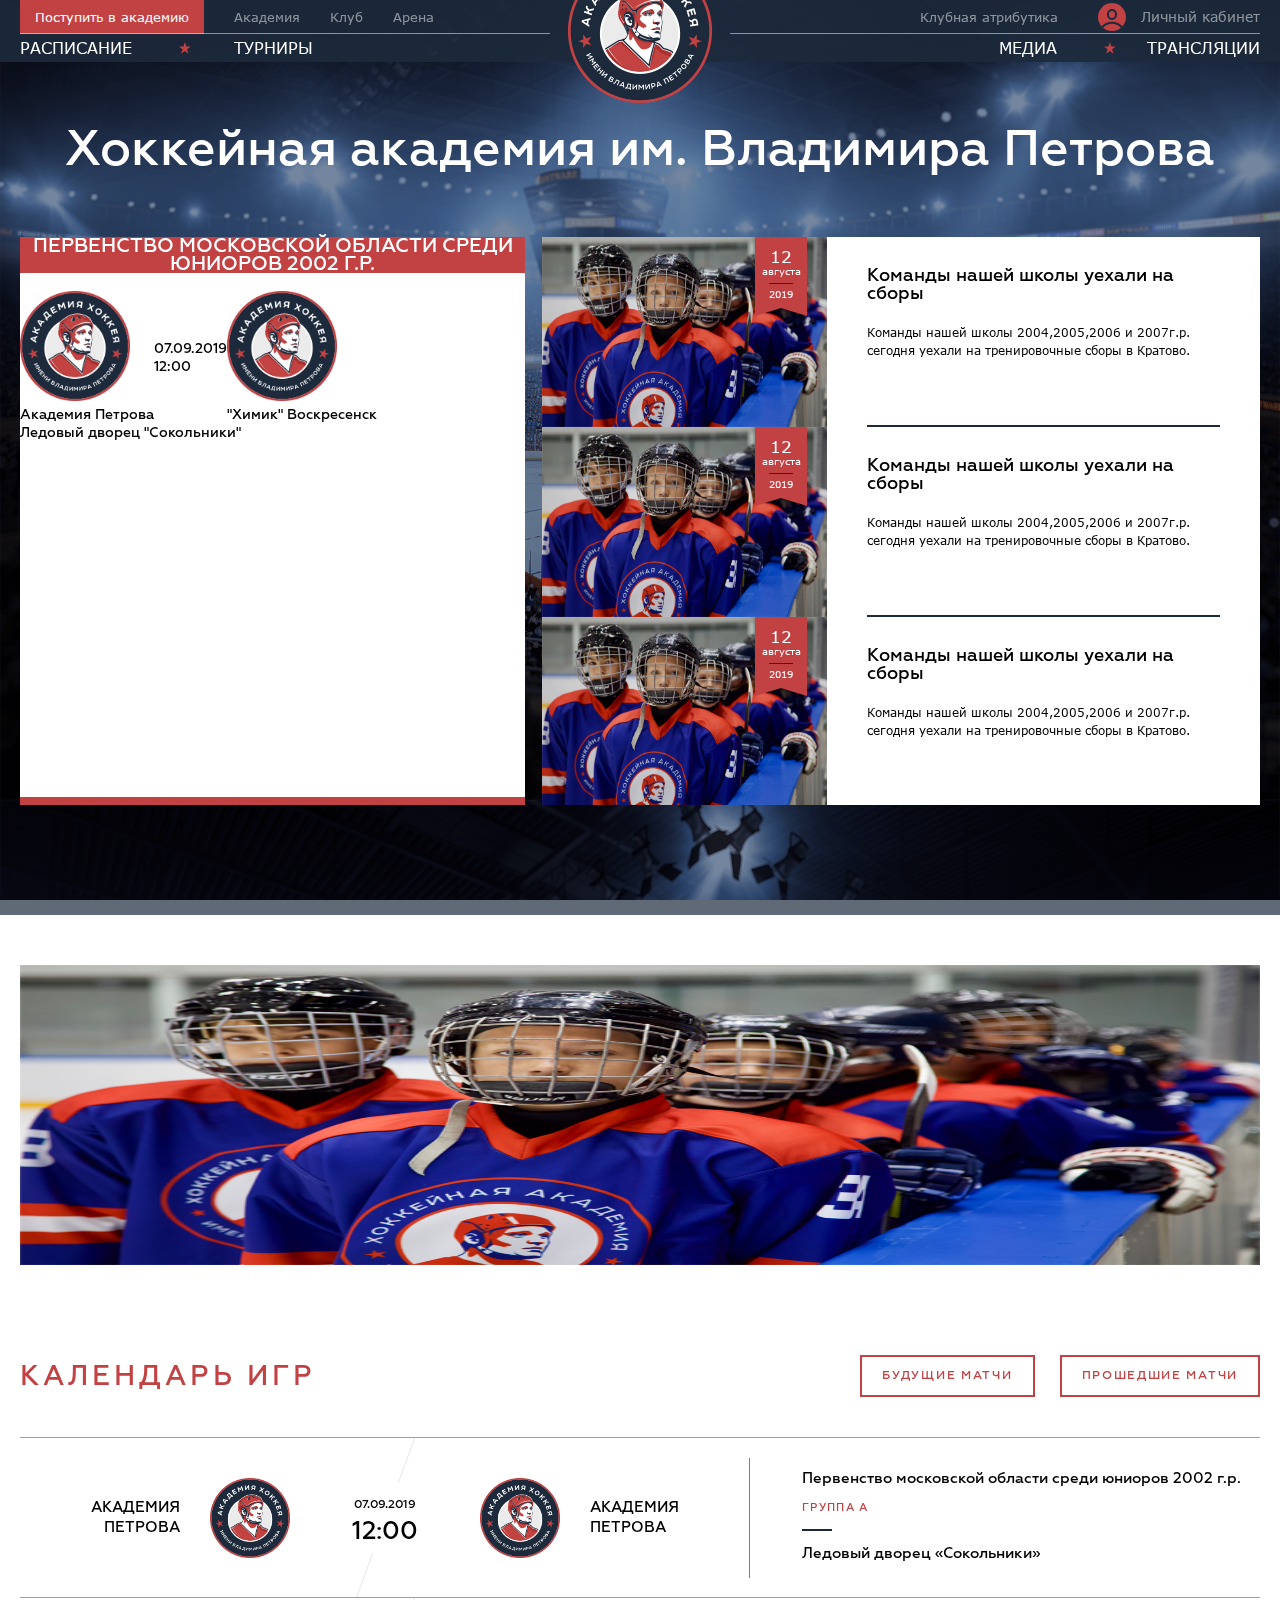
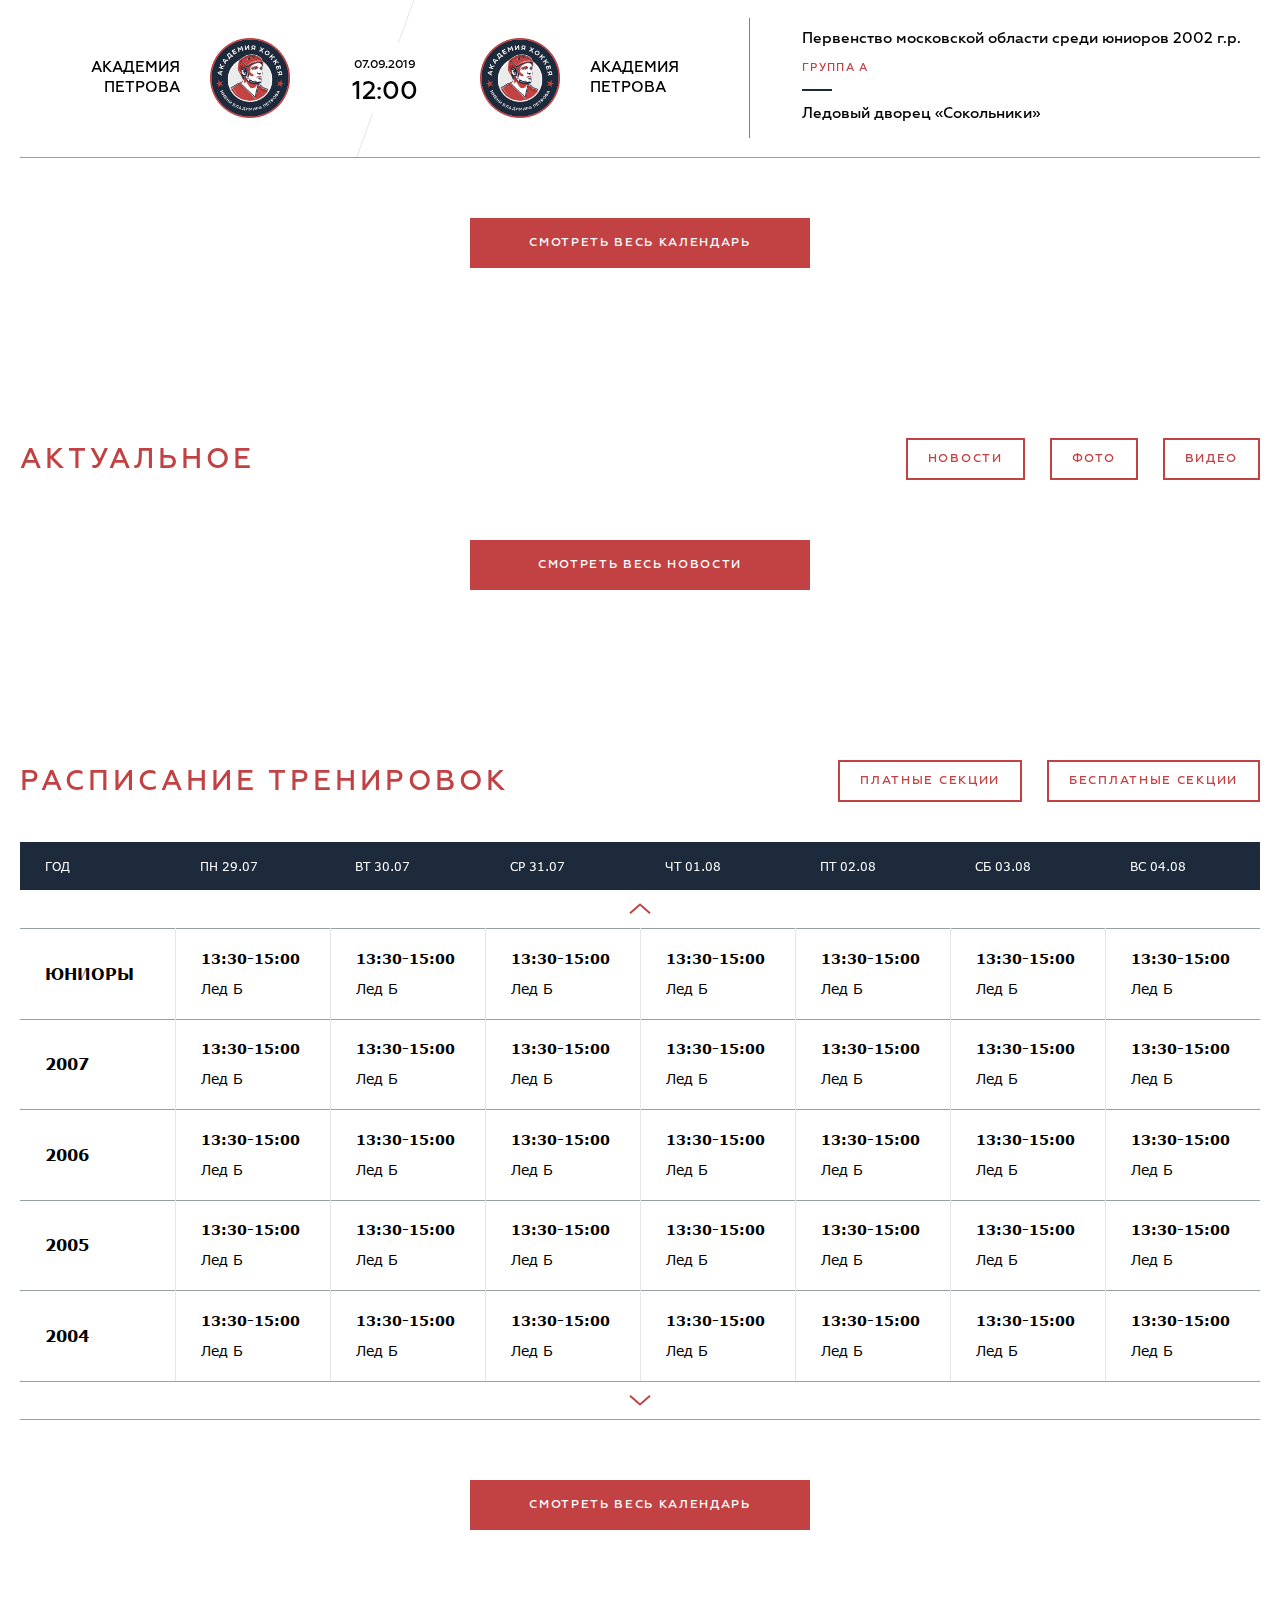
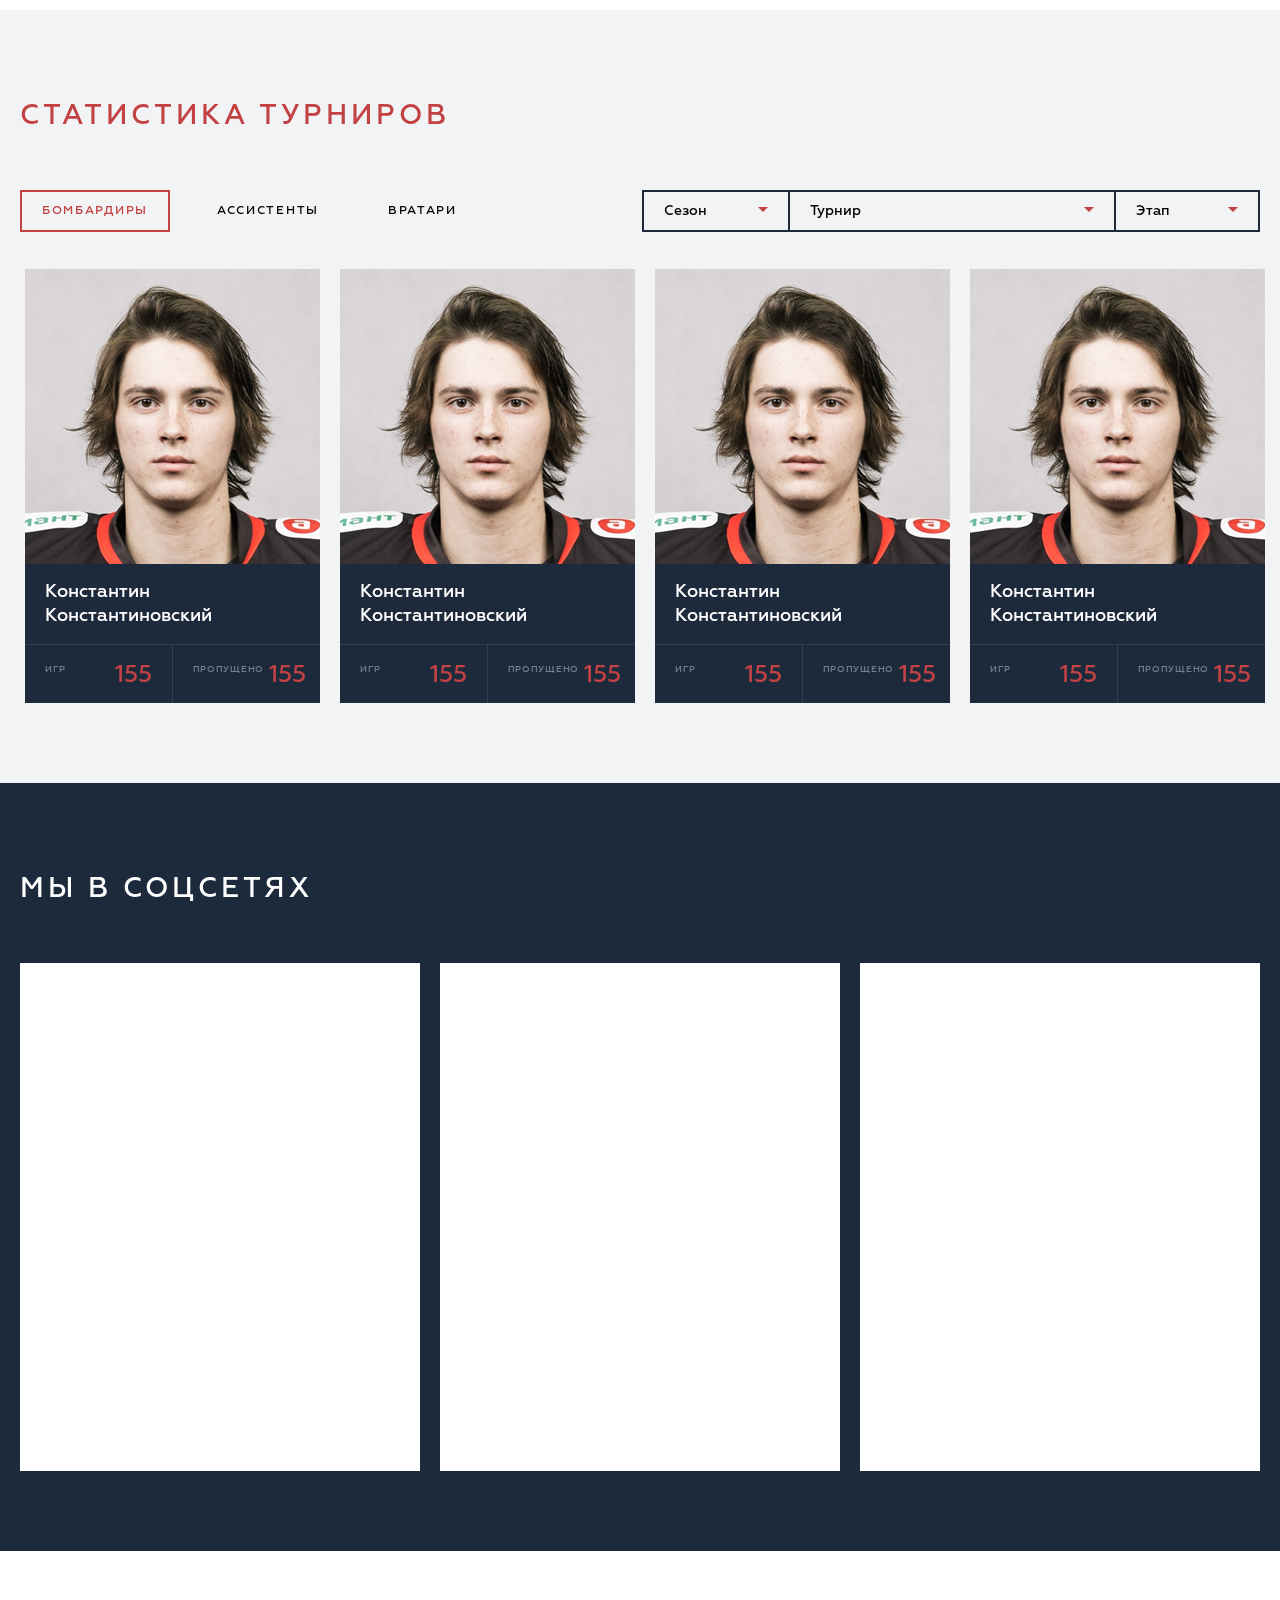
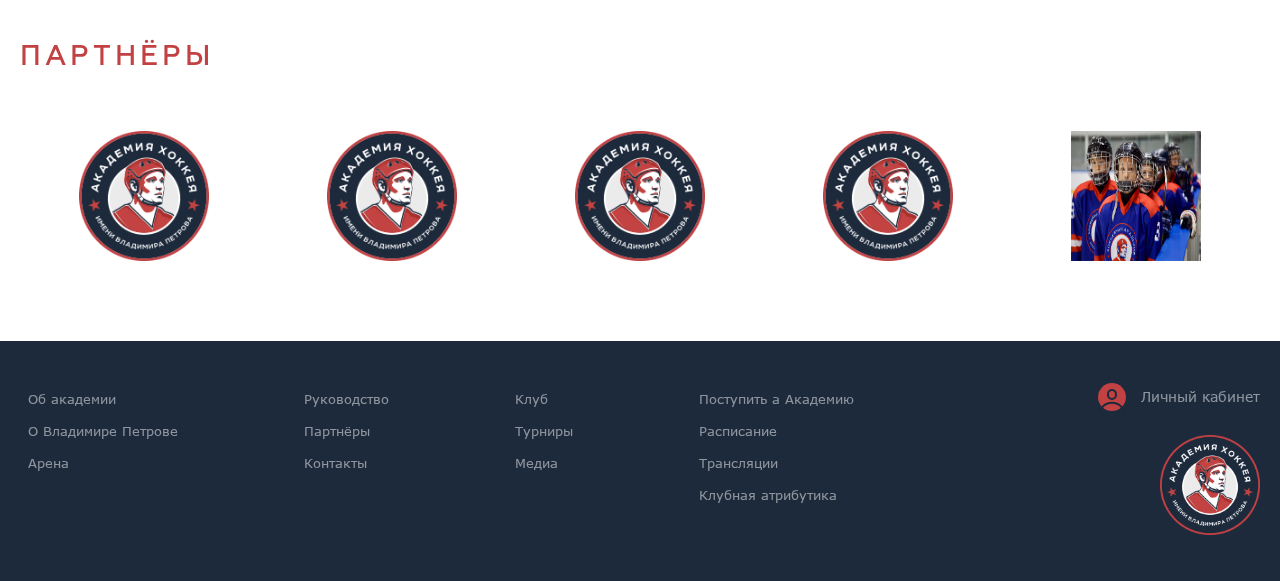
==== commit fa86bc5f: "Вёрстка главной" ====
--- a/index.html
+++ b/index.html
@@ -22,7 +22,10 @@
                 <defs><clipPath id="clip-path"><circle cx="14" cy="14.04" r="14" fill="none"/></clipPath></defs><circle cx="14" cy="14.04" r="14" fill="#c24244"/><g clip-path="url(#clip-path)"><rect fill="none" stroke="#1d2a3c" stroke-miterlimit="10" stroke-width="2px" x="10" y="7.04" width="8" height="9" rx="4" ry="4"/><circle fill="none" stroke="#1d2a3c" stroke-miterlimit="10" stroke-width="2px" cx="14" cy="33.04" r="13.17"/></g>
             </symbol>
             <symbol id="arrow" xmlns="http://www.w3.org/2000/svg" viewBox="0 0 21.64 11.02">
-                <polygon fill="#c24244" points="20.17 11 10.82 2.83 1.48 11 0.17 9.49 10.82 0.17 21.48 9.49 20.17 11"/>
+                <polygon points="20.17 11 10.82 2.83 1.48 11 0.17 9.49 10.82 0.17 21.48 9.49 20.17 11"/>
+            </symbol>
+            <symbol id="arrow-big" xmlns="http://www.w3.org/2000/svg">
+                <path fill="#1d2a3c" d="M24.99 47.485L3.76 24.877 24.978 2.261 23.552 0 .009 24.877 22.84 49z"/>
             </symbol>
         </svg>
         <header class="header">
@@ -324,7 +327,7 @@
                                         </table>
                                     </div>
                                     <div class="schedule__content">
-                                        <div class="schedule__navigation js-main-calendar-controls">
+                                        <div class="schedule__navigation js-schedule-controls">
                                             <a class="schedule__arrow schedule__arrow--up">
                                                 <svg class="schedule__icon" width="22" height="11"><use xlink:href="img/sprite.svg#arrow"></use></svg>
                                             </a>
@@ -333,7 +336,7 @@
                                             </a>
                                         </div>
                                         <div class="schedule__content__list js-tiny-slider"
-                                             data-controls-container=".js-main-calendar-controls"
+                                             data-controls-container=".js-schedule-controls"
                                              data-controls="true"
                                              data-items="5"
                                              data-slide-by="5"
@@ -577,135 +580,185 @@
                     </div>
                 </section>
                 <section class="stats-block">
-                    <div class="container container--padding">
+                    <div class="container">
                         <h2 class="subtitle">Статистика турниров</h2>
-                        <form class="stats-form" action="" method="">
-                            <div class="stats-form__group stats-form__group-radio">
-                                <input id="1" class="stats-form__radio" type="radio" name="stats" value="1" checked>
-                                <label for="1" class="stats-form__label">Бомбардиры</label>
-                                <input id="2" class="stats-form__radio" type="radio" name="stats" value="2">
-                                <label for="2" class="stats-form__label">Ассистенты</label>
-                                <input id="3" class="stats-form__radio" type="radio" name="stats" value="3">
-                                <label for="3" class="stats-form__label">Вратари</label>
-                            </div>
-                            <div class="stats-form__group">
-                                <ul class="filters">
-                                    <li class="filters__item filters__item--short">
-                                        <div class="dropdown">
-                                            <select style="display: none;">
-                                                <option>1</option>
-                                                <option>2</option>
-                                            </select>
-                                            <a class="dropdown__title">Сезон</a>
-                                            <ul class="dropdown__options visually-hidden">
-                                                <li class="dropdown__option">
-                                                    <a class="dropdown__link">1</a>
-                                                </li>
-                                                <li class="dropdown__option">
-                                                    <a class="dropdown__link">2</a>
-                                                </li>
-                                            </ul>
-                                        </div>
-                                    </li>
-                                    <li class="filters__item filters__item--medium">
-                                        <div class="dropdown">
-                                            <select style="display: none;">
-                                                <option>1</option>
-                                                <option>2</option>
-                                            </select>
-                                            <a class="dropdown__title">Турнир</a>
-                                            <ul class="dropdown__options visually-hidden">
-                                                <li class="dropdown__option">
-                                                    <a class="dropdown__link">1</a>
-                                                </li>
-                                                <li class="dropdown__option">
-                                                    <a class="dropdown__link">2</a>
-                                                </li>
-                                            </ul>
-                                        </div>
-                                    </li>
-                                    <li class="filters__item filters__item--short">
-                                        <div class="dropdown">
-                                            <select style="display: none;">
-                                                <option>1</option>
-                                                <option>2</option>
-                                            </select>
-                                            <a class="dropdown__title">Этап</a>
-                                            <ul class="dropdown__options visually-hidden">
-                                                <li class="dropdown__option">
-                                                    <a class="dropdown__link">1</a>
-                                                </li>
-                                                <li class="dropdown__option">
-                                                    <a class="dropdown__link">2</a>
-                                                </li>
-                                            </ul>
-                                        </div>
-                                    </li>
-                                </ul>
-                            </div>
-                        </form>
-                        <div class="stats-slider">
-                            <div class="stats-slider__navigation">
-                                <a class="stats-slider__arrow"></a>
-                                <a class="stats-slider__arrow"></a>
-                            </div>
-                            <ul class="stats-slider__list">
-                                <li class="stats-slider__item">
-                                    <a class="stats-slider__link" href="#">
-                                        <img class="stats-slider__img" src="img/dev-player.png" width="" height="">
-                                        <div class="stats-slider__content">
-                                            <p class="stats-slider__title">Константин Константиновский</p>
-                                            <div class="stats-slider__bottom">
-                                                <div class="stats-slider__block">
-                                                    <span class="stats-slider__unit">Игр</span>
-                                                    <span class="stats-slider__value">155</span>
-                                                </div>
-                                                <div class="stats-slider__block">
-                                                    <span class="stats-slider__unit">Пропущено</span>
-                                                    <span class="stats-slider__value">155</span>
-                                                </div>
-                                            </div>
-                                        </div>
-                                    </a>
-                                </li>
-                                <li class="stats-slider__item">
-                                    <a class="stats-slider__link" href="#">
-                                        <img src="" width="" height="">
-                                        <div class="stats-slider__content">
-                                            <p class="stats-slider__title">Константин Константиновский</p>
-                                            <div class="stats-slider__bottom">
-                                                <div class="stats-slider__block">
-                                                    <span class="stats-slider__unit">Игр</span>
-                                                    <span class="stats-slider__value">155</span>
-                                                </div>
-                                                <div class="stats-slider__block">
-                                                    <span class="stats-slider__unit">Пропущено</span>
-                                                    <span class="stats-slider__value">155</span>
-                                                </div>
-                                            </div>
-                                        </div>
-                                    </a>
-                                </li>
-                                <li class="stats-slider__item">
-                                    <a class="stats-slider__link" href="#">
-                                        <img src="" width="" height="">
-                                        <div class="stats-slider__content">
-                                            <p class="stats-slider__title">Константин Константиновский</p>
-                                            <div class="stats-slider__bottom">
-                                                <div class="stats-slider__block">
-                                                    <span class="stats-slider__unit">Игр</span>
-                                                    <span class="stats-slider__value">155</span>
-                                                </div>
-                                                <div class="stats-slider__block">
-                                                    <span class="stats-slider__unit">Пропущено</span>
-                                                    <span class="stats-slider__value">155</span>
-                                                </div>
-                                            </div>
-                                        </div>
-                                    </a>
+                    </div>
+                    <form class="stats-form container" action="" method="">
+                        <div class="stats-form__group stats-form__group-radio">
+                            <input id="1" class="stats-form__radio" type="radio" name="stats" value="1" checked>
+                            <label for="1" class="stats-form__label">Бомбардиры</label>
+                            <input id="2" class="stats-form__radio" type="radio" name="stats" value="2">
+                            <label for="2" class="stats-form__label">Ассистенты</label>
+                            <input id="3" class="stats-form__radio" type="radio" name="stats" value="3">
+                            <label for="3" class="stats-form__label">Вратари</label>
+                        </div>
+                        <div class="stats-form__group">
+                            <ul class="filters">
+                                <li class="filters__item filters__item--short">
+                                    <div class="dropdown">
+                                        <select style="display: none;">
+                                            <option>1</option>
+                                            <option>2</option>
+                                        </select>
+                                        <a class="dropdown__title">Сезон</a>
+                                        <ul class="dropdown__options visually-hidden">
+                                            <li class="dropdown__option">
+                                                <a class="dropdown__link">1</a>
+                                            </li>
+                                            <li class="dropdown__option">
+                                                <a class="dropdown__link">2</a>
+                                            </li>
+                                        </ul>
+                                    </div>
+                                </li>
+                                <li class="filters__item filters__item--medium">
+                                    <div class="dropdown">
+                                        <select style="display: none;">
+                                            <option>1</option>
+                                            <option>2</option>
+                                        </select>
+                                        <a class="dropdown__title">Турнир</a>
+                                        <ul class="dropdown__options visually-hidden">
+                                            <li class="dropdown__option">
+                                                <a class="dropdown__link">1</a>
+                                            </li>
+                                            <li class="dropdown__option">
+                                                <a class="dropdown__link">2</a>
+                                            </li>
+                                        </ul>
+                                    </div>
+                                </li>
+                                <li class="filters__item filters__item--short">
+                                    <div class="dropdown">
+                                        <select style="display: none;">
+                                            <option>1</option>
+                                            <option>2</option>
+                                        </select>
+                                        <a class="dropdown__title">Этап</a>
+                                        <ul class="dropdown__options visually-hidden">
+                                            <li class="dropdown__option">
+                                                <a class="dropdown__link">1</a>
+                                            </li>
+                                            <li class="dropdown__option">
+                                                <a class="dropdown__link">2</a>
+                                            </li>
+                                        </ul>
+                                    </div>
                                 </li>
                             </ul>
                         </div>
+                    </form>
+                    <div class="stats-slider">
+                        <div class="stats-slider__navigation js-stats-slider-controls">
+                            <a class="stats-slider__arrow stats-slider__arrow--left">
+                                <svg class="stats-slider__icon" width="25" height="49"><use xlink:href="img/sprite.svg#arrow-big"></use></svg>
+                            </a>
+                            <a class="stats-slider__arrow stats-slider__arrow--right">
+                                <svg class="stats-slider__icon" width="25" height="49"><use xlink:href="img/sprite.svg#arrow-big"></use></svg>
+                            </a>
+                        </div>
+                        <ul class="stats-slider__list js-tiny-slider"
+                            data-controls-container=".js-stats-slider-controls"
+                            data-controls="true"
+                            data-items="4"
+                            data-start-index="0"
+                            data-loop = "true"
+                            data-autoplay = "true"
+                            data-autoplay-timeout = "4000"
+                            data-speed = "500"
+                            data-mouse-drag = "true"
+                        >
+                            <li class="stats-slider__item">
+                                <a class="stats-slider__link" href="#">
+                                    <img class="stats-slider__img" src="img/dev-player.png" width="295" height="295">
+                                    <div class="stats-slider__content">
+                                        <p class="stats-slider__title">Константин Константиновский</p>
+                                        <div class="stats-slider__bottom">
+                                            <div class="stats-slider__block">
+                                                <span class="stats-slider__unit">Игр</span>
+                                                <span class="stats-slider__value">155</span>
+                                            </div>
+                                            <div class="stats-slider__block">
+                                                <span class="stats-slider__unit">Пропущено</span>
+                                                <span class="stats-slider__value">155</span>
+                                            </div>
+                                        </div>
+                                    </div>
+                                </a>
+                            </li>
+                            <li class="stats-slider__item">
+                                <a class="stats-slider__link" href="#">
+                                    <img class="stats-slider__img" src="img/dev-player.png" width="295" height="295">
+                                    <div class="stats-slider__content">
+                                        <p class="stats-slider__title">Константин Константиновский</p>
+                                        <div class="stats-slider__bottom">
+                                            <div class="stats-slider__block">
+                                                <span class="stats-slider__unit">Игр</span>
+                                                <span class="stats-slider__value">155</span>
+                                            </div>
+                                            <div class="stats-slider__block">
+                                                <span class="stats-slider__unit">Пропущено</span>
+                                                <span class="stats-slider__value">155</span>
+                                            </div>
+                                        </div>
+                                    </div>
+                                </a>
+                            </li>
+                            <li class="stats-slider__item">
+                                <a class="stats-slider__link" href="#">
+                                    <img class="stats-slider__img" src="img/dev-player.png" width="295" height="295">
+                                    <div class="stats-slider__content">
+                                        <p class="stats-slider__title">Константин Константиновский</p>
+                                        <div class="stats-slider__bottom">
+                                            <div class="stats-slider__block">
+                                                <span class="stats-slider__unit">Игр</span>
+                                                <span class="stats-slider__value">155</span>
+                                            </div>
+                                            <div class="stats-slider__block">
+                                                <span class="stats-slider__unit">Пропущено</span>
+                                                <span class="stats-slider__value">155</span>
+                                            </div>
+                                        </div>
+                                    </div>
+                                </a>
+                            </li>
+                            <li class="stats-slider__item">
+                                <a class="stats-slider__link" href="#">
+                                    <img class="stats-slider__img" src="img/dev-player.png" width="295" height="295">
+                                    <div class="stats-slider__content">
+                                        <p class="stats-slider__title">Константин Константиновский</p>
+                                        <div class="stats-slider__bottom">
+                                            <div class="stats-slider__block">
+                                                <span class="stats-slider__unit">Игр</span>
+                                                <span class="stats-slider__value">155</span>
+                                            </div>
+                                            <div class="stats-slider__block">
+                                                <span class="stats-slider__unit">Пропущено</span>
+                                                <span class="stats-slider__value">155</span>
+                                            </div>
+                                        </div>
+                                    </div>
+                                </a>
+                            </li>
+                            <li class="stats-slider__item">
+                                <a class="stats-slider__link" href="#">
+                                    <img class="stats-slider__img" src="img/dev-player.png" width="295" height="295">
+                                    <div class="stats-slider__content">
+                                        <p class="stats-slider__title">Константин Константиновский</p>
+                                        <div class="stats-slider__bottom">
+                                            <div class="stats-slider__block">
+                                                <span class="stats-slider__unit">Игр</span>
+                                                <span class="stats-slider__value">155</span>
+                                            </div>
+                                            <div class="stats-slider__block">
+                                                <span class="stats-slider__unit">Пропущено</span>
+                                                <span class="stats-slider__value">155</span>
+                                            </div>
+                                        </div>
+                                    </div>
+                                </a>
+                            </li>
+                        </ul>
                     </div>
                 </section>
                 <section class="socials">
--- a/css/style.css
+++ b/css/style.css
@@ -327,7 +327,7 @@
 .footer {
   margin: auto 0 0 0;
   background-color: var(--main);
-  padding: 42px 56px;
+  padding: 42px 0;
 }
 
 .footer__container {
@@ -797,6 +797,10 @@
   transform: rotate(180deg);
 }
 
+.schedule__icon {
+  fill: var(--red);
+}
+
 /* Фильтры */
 
 .filters {
@@ -848,13 +852,14 @@
 /* Статистика на главной */
 
 .stats-block {
+  padding: 90px 0 80px 0;
   background-color: var(--gray);
 }
 
 .stats-form {
   display: flex;
   justify-content: space-between;
-  margin: 0 0 37px 0;
+  margin: 0 auto 37px auto;
 }
 
 .stats-form__group-radio {
@@ -888,13 +893,100 @@
   transition: 0.2s;
 }
 
+.stats-slider {
+  width: 1290px;
+  padding: 0 15px;
+  margin: 0 auto;
+  position: relative;
+}
+
 .stats-slider__list {
   list-style: none;
-}
-
-
-
-
-
-
-
+  display: flex;
+}
+
+.stats-slider__item {
+  margin: 0 10px;
+  width: 296px;
+}
+
+.stats-slider__img {
+  display: block;
+}
+
+.stats-slider__content {
+  background-color: var(--main);
+  font-family: "Geometria", "Arial", sans-serif;
+  font-weight: 500;
+}
+
+.stats-slider__title {
+  color: var(--white);
+  font-size: 18px;
+  line-height: 24px;
+  height: 80px;
+  display: flex;
+  align-items: center;
+  padding: 0 20px;
+}
+
+.stats-slider__bottom {
+  display: flex;
+  border-top: 1px solid rgba(var(--white-opacity), 0.1);
+}
+
+.stats-slider__block {
+  width: 50%;
+  flex-shrink: 0;
+  padding: 20px;
+  display: flex;
+  justify-content: space-between;
+  align-items: flex-start;
+}
+
+.stats-slider__block:first-child {
+  border-right: 1px solid rgba(var(--white-opacity), 0.1);
+}
+
+.stats-slider__unit {
+  font-size: 9px;
+  line-height: 9px;
+  letter-spacing: 0.72px;
+  color: rgba(var(--white-opacity), 0.4);
+  text-transform: uppercase;
+  margin: 0 5px 0 0;
+}
+
+.stats-slider__value {
+  font-size: 24px;
+  color: var(--red);
+}
+
+.stats-slider__arrow {
+  width: 50px;
+  height: 100%;
+  display: flex;
+  align-items: center;
+  justify-content: center;
+  position: absolute;
+  cursor: pointer;
+}
+
+.stats-slider__arrow--left {
+  left: -50px;
+}
+
+.stats-slider__arrow--right {
+  right: -50px;
+}
+
+.stats-slider__arrow--right .stats-slider__icon {
+  transform: scale(-1, 1);
+}
+
+
+
+
+
+
+
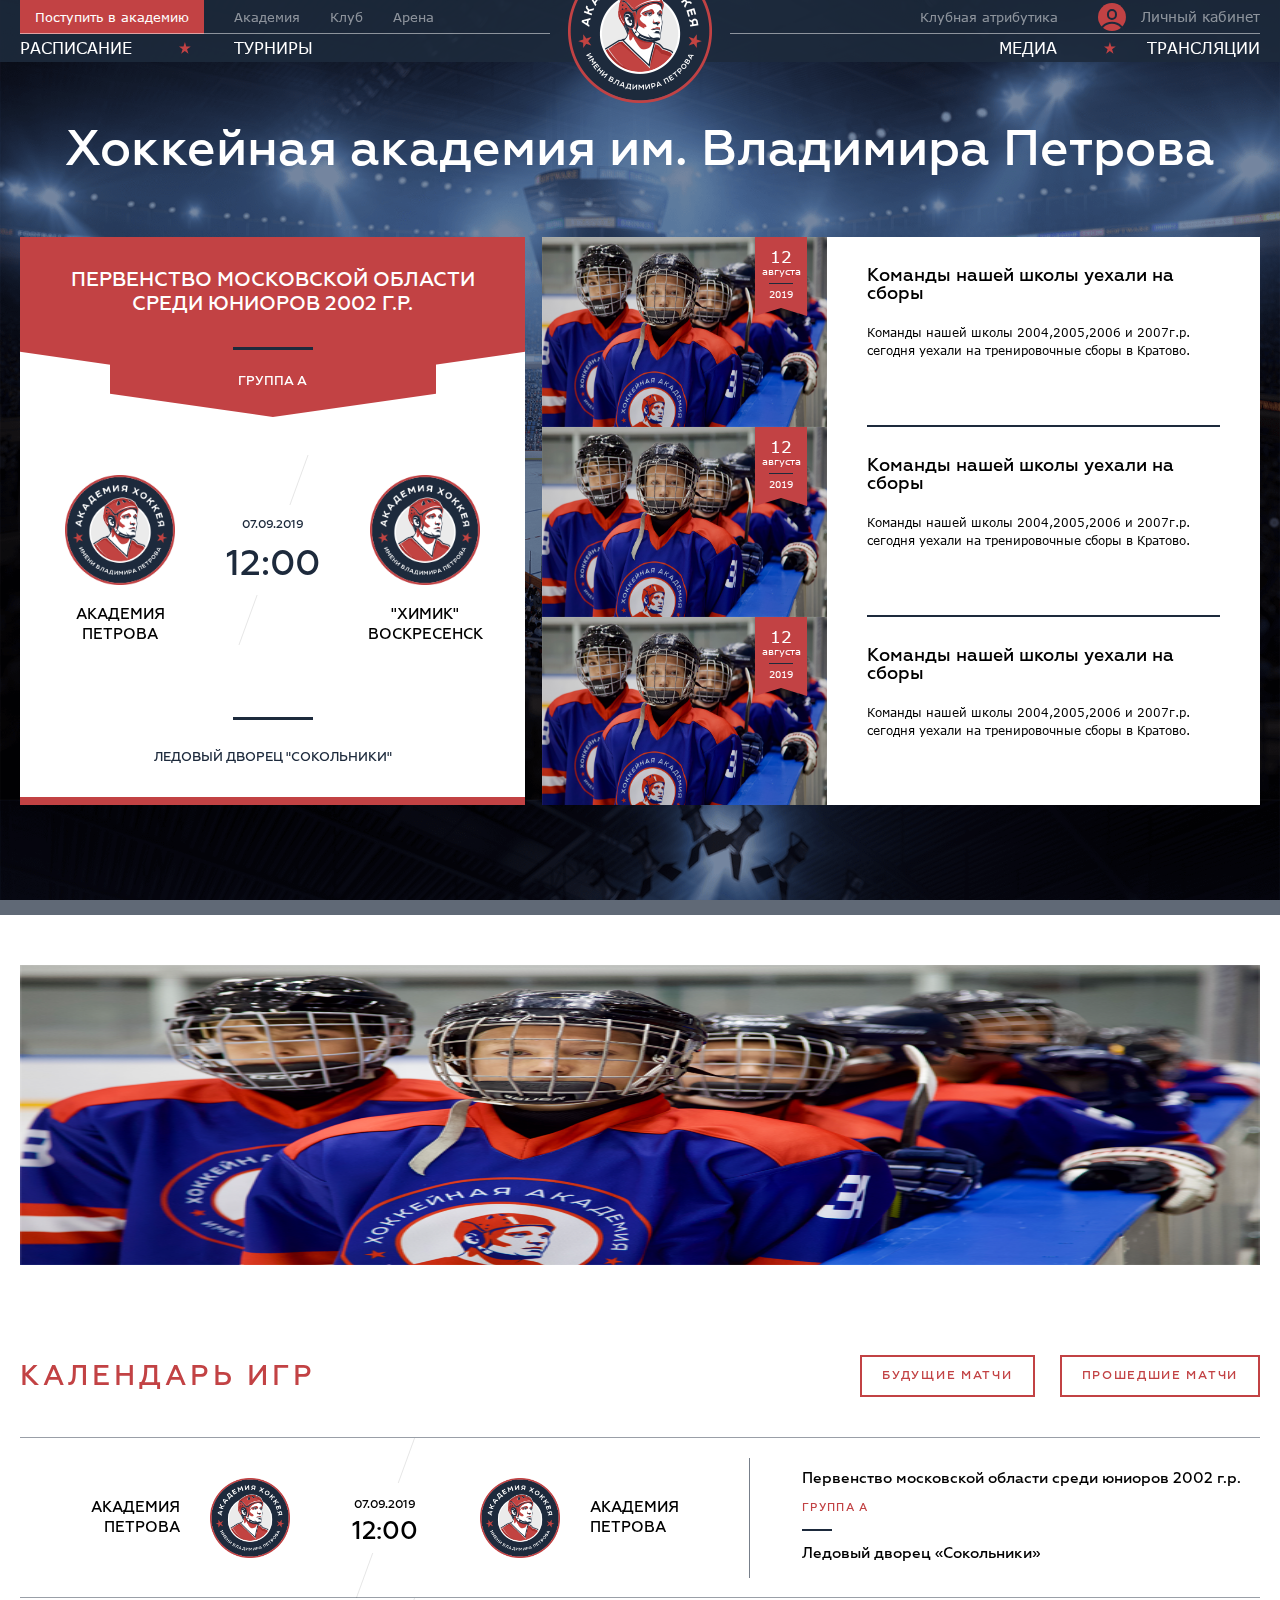
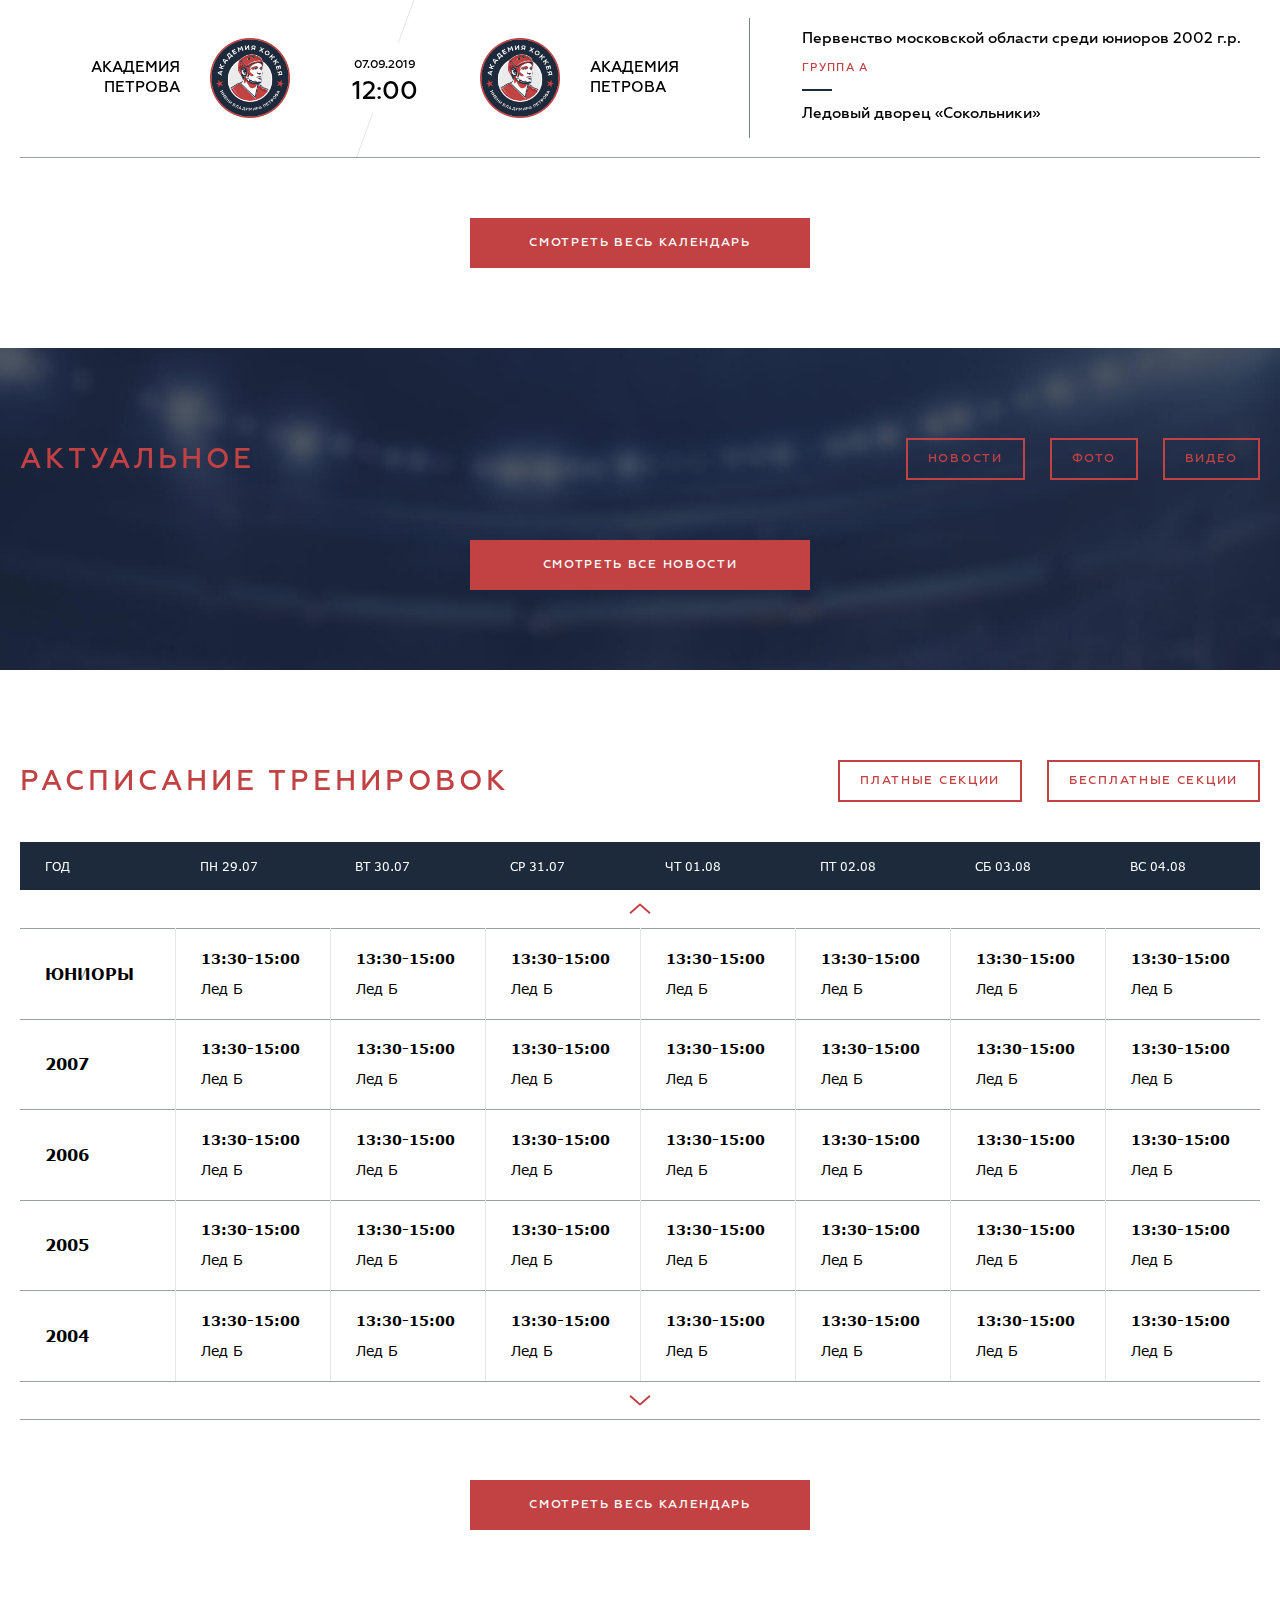
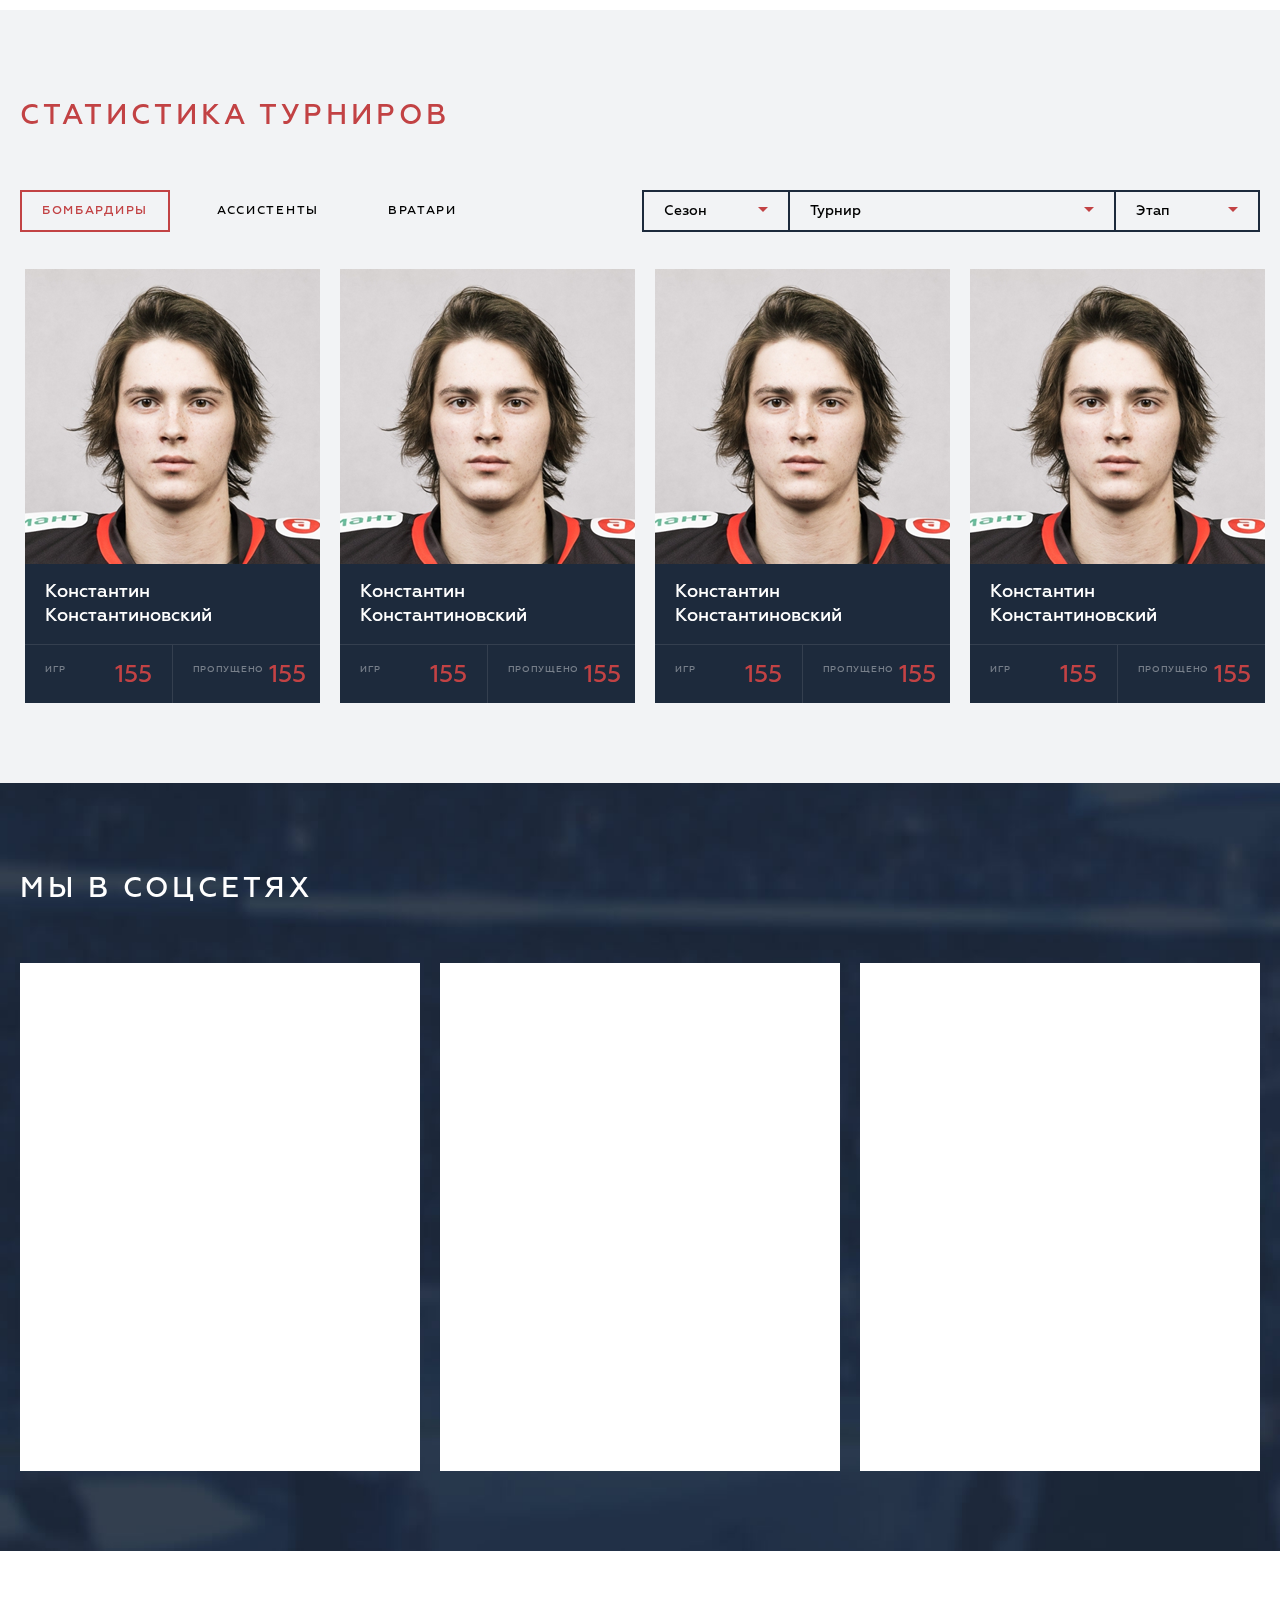
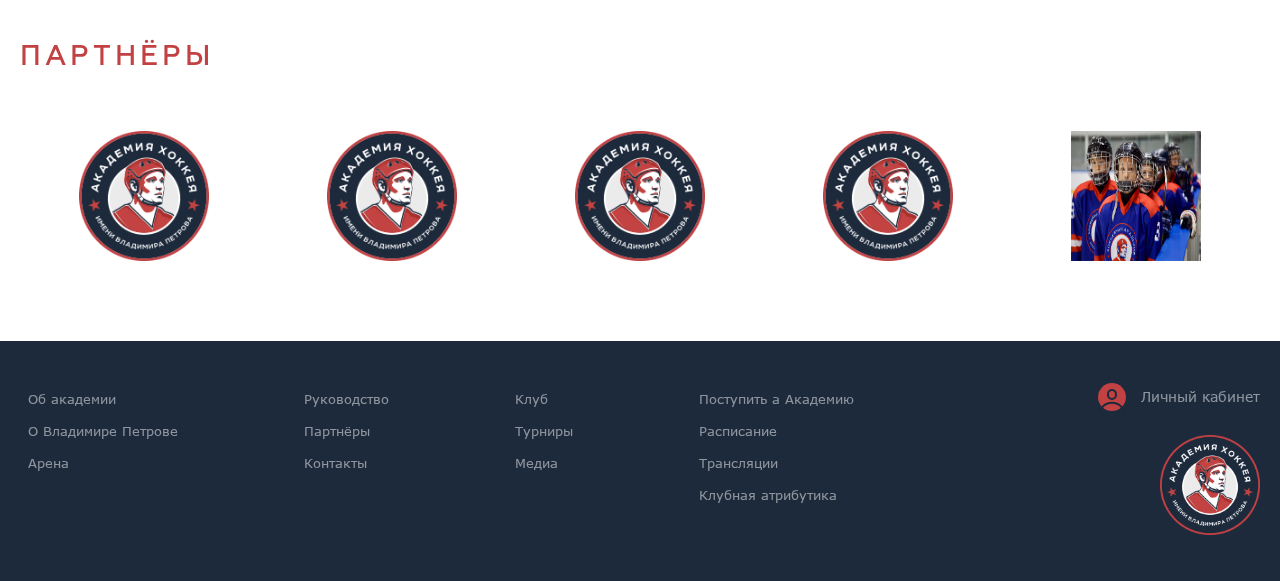
==== commit f76fa083: "Вёрстка главной" ====
--- a/index.html
+++ b/index.html
@@ -27,6 +27,9 @@
             <symbol id="arrow-big" xmlns="http://www.w3.org/2000/svg">
                 <path fill="#1d2a3c" d="M24.99 47.485L3.76 24.877 24.978 2.261 23.552 0 .009 24.877 22.84 49z"/>
             </symbol>
+            <symbol id="promo-calendar-icon" xmlns="http://www.w3.org/2000/svg">
+                <path fill="#c24244" d="M0 0h505v114.79L252.333 151 0 114.79z"/><path fill="#c24244" d="M90 69h326v87.631L252.892 180 90 156.63z"/>
+            </symbol>
         </svg>
         <header class="header">
             <div class="container header__container">
@@ -84,6 +87,7 @@
                     <h1 class="promo__title">Хоккейная академия им. Владимира Петрова</h1>
                     <div class="promo__wrapper container">
                         <div class="promo-calendar">
+                            <svg class="promo-calendar__icon" width="505" height="180"><use xlink:href="#promo-calendar-icon"></use></svg>
                             <a class="promo-calendar__title" href="#">Первенство Московской области среди юниоров 2002 г.p.</a>
                             <p class="promo-calendar__subtitle">Группа А</p>
                             <div class="promo-calendar__main">
@@ -287,7 +291,7 @@
                             <div class="tabs__content">
                                 <div class="tabs__pane">
                                     <div class=""></div>
-                                    <a class="button" href="#">Смотреть весь новости</a>
+                                    <a class="button" href="#">Смотреть вce новости</a>
                                 </div>
                                 <div class="tabs__pane"></div>
                             </div>
--- a/css/style.css
+++ b/css/style.css
@@ -397,25 +397,136 @@
   height: 100%;
   background-color: var(--white);
   border-bottom: 8px solid var(--red);
+  position: relative;
+  display: flex;
+  flex-direction: column;
+  align-items: center;
+}
+
+.promo-calendar__icon {
+  position: absolute;
+  top: 0;
 }
 
 .promo-calendar__title {
-  display: block;
-  text-align: center;
+  display: flex;
+  align-items: center;
+  justify-content: center;
   background-color: var(--red);
   color: var(--white);
   text-transform: uppercase;
   font-size: 20px;
+  line-height: 24px;
+  position: relative;
+  z-index: 2;
+  height: 110px;
+  padding: 10px 50px;
+  text-align: center;
 }
 
 .promo-calendar__subtitle {
   font-size: 13px;
   color: var(--white);
+  position: relative;
+  z-index: 2;
+  text-transform: uppercase;
+  height: 68px;
+  display: flex;
+  align-items: center;
+  justify-content: center;
+  text-align: center;
+}
+
+.promo-calendar__subtitle:after {
+  content: '';
+  position: absolute;
+  width: 80px;
+  height: 3px;
+  background-color: var(--main);
+  top: 0;
+  left: 50%;
+  margin-left: -40px;
 }
 
 .promo-calendar__main {
   display: flex;
-  align-items: center;
+  margin: 60px auto 20px auto;
+  position: relative;
+}
+
+.promo-calendar__main:after {
+  content: '';
+  position: absolute;
+  width: 1px;
+  height: 190px;
+  transform: skewX(-20deg);
+  background-color: rgba(var(--black-opacity), 0.1);
+  top: 50%;
+  margin-top: -105px;
+  left: 50%;
+}
+
+.promo-calendar__date {
+  font-size: 12px;
+  margin: 0 0 10px 0;
+}
+
+.promo-calendar__middle {
+  color: var(--main);
+  background-color: var(--white);
+  height: 90px;
+  width: 140px;
+  flex-shrink: 0;
+  display: flex;
+  flex-direction: column;
+  align-items: center;
+  justify-content: center;
+  z-index: 2;
+  margin: 30px 0 0 0;
+}
+
+.promo-calendar__middle-main {
+  font-size: 36px;
+  line-height: 40px;
+}
+
+.promo-calendar__team {
+  width: 165px;
+  flex-shrink: 0;
+  display: flex;
+  flex-direction: column;
+  align-items: center;
+}
+
+.promo-calendar__team-name {
+  font-size: 15px;
+  line-height: 20px;
+  text-transform: uppercase;
+  text-align: center;
+  padding: 20px 0 0 0;
+}
+
+.promo-calendar__place {
+  margin: auto 0 0 0;
+  font-size: 13px;
+  position: relative;
+  height: 80px;
+  display: flex;
+  align-items: center;
+  justify-content: center;
+  text-transform: uppercase;
+  color: var(--main);
+}
+
+.promo-calendar__place:after {
+  content: '';
+  position: absolute;
+  width: 80px;
+  height: 3px;
+  background-color: var(--main);
+  top: 0;
+  left: 50%;
+  margin-left: -40px;
 }
 
 .news-slider {
@@ -532,11 +643,8 @@
 /* Социальные сети */
 
 .socials {
-  background:  var(--main) url("../img/backgrounds/back-1.png");
+  background:  url("../img/backgrounds/back-2.jpg");
   background-size: cover;
-  background-position: -437px 100px;
-  background-attachment: fixed;
-  background-blend-mode: overlay;
 }
 
 .socials__list {
@@ -984,9 +1092,16 @@
   transform: scale(-1, 1);
 }
 
-
-
-
-
-
-
+/* Медиа на главной */
+
+.index-media {
+  background:  url("../img/backgrounds/back-1.jpg");
+  background-size: cover;
+}
+
+
+
+
+
+
+
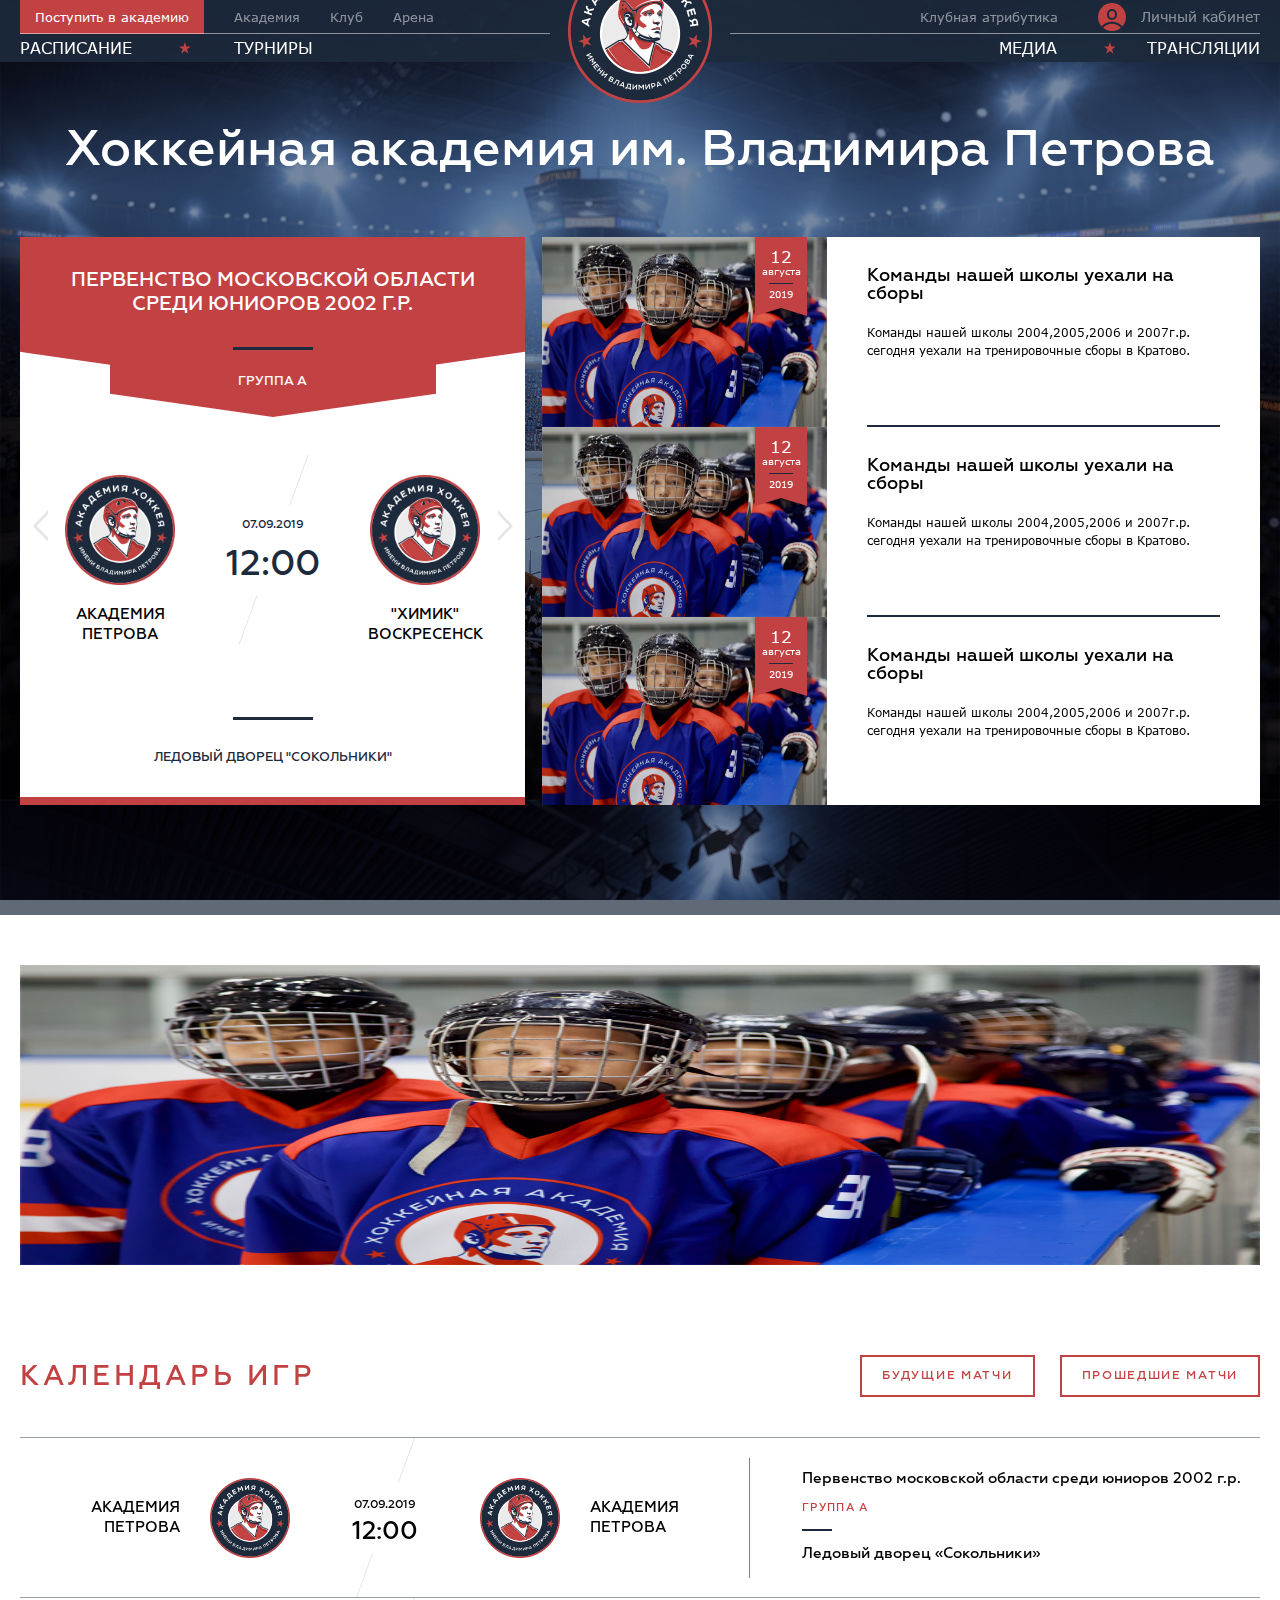
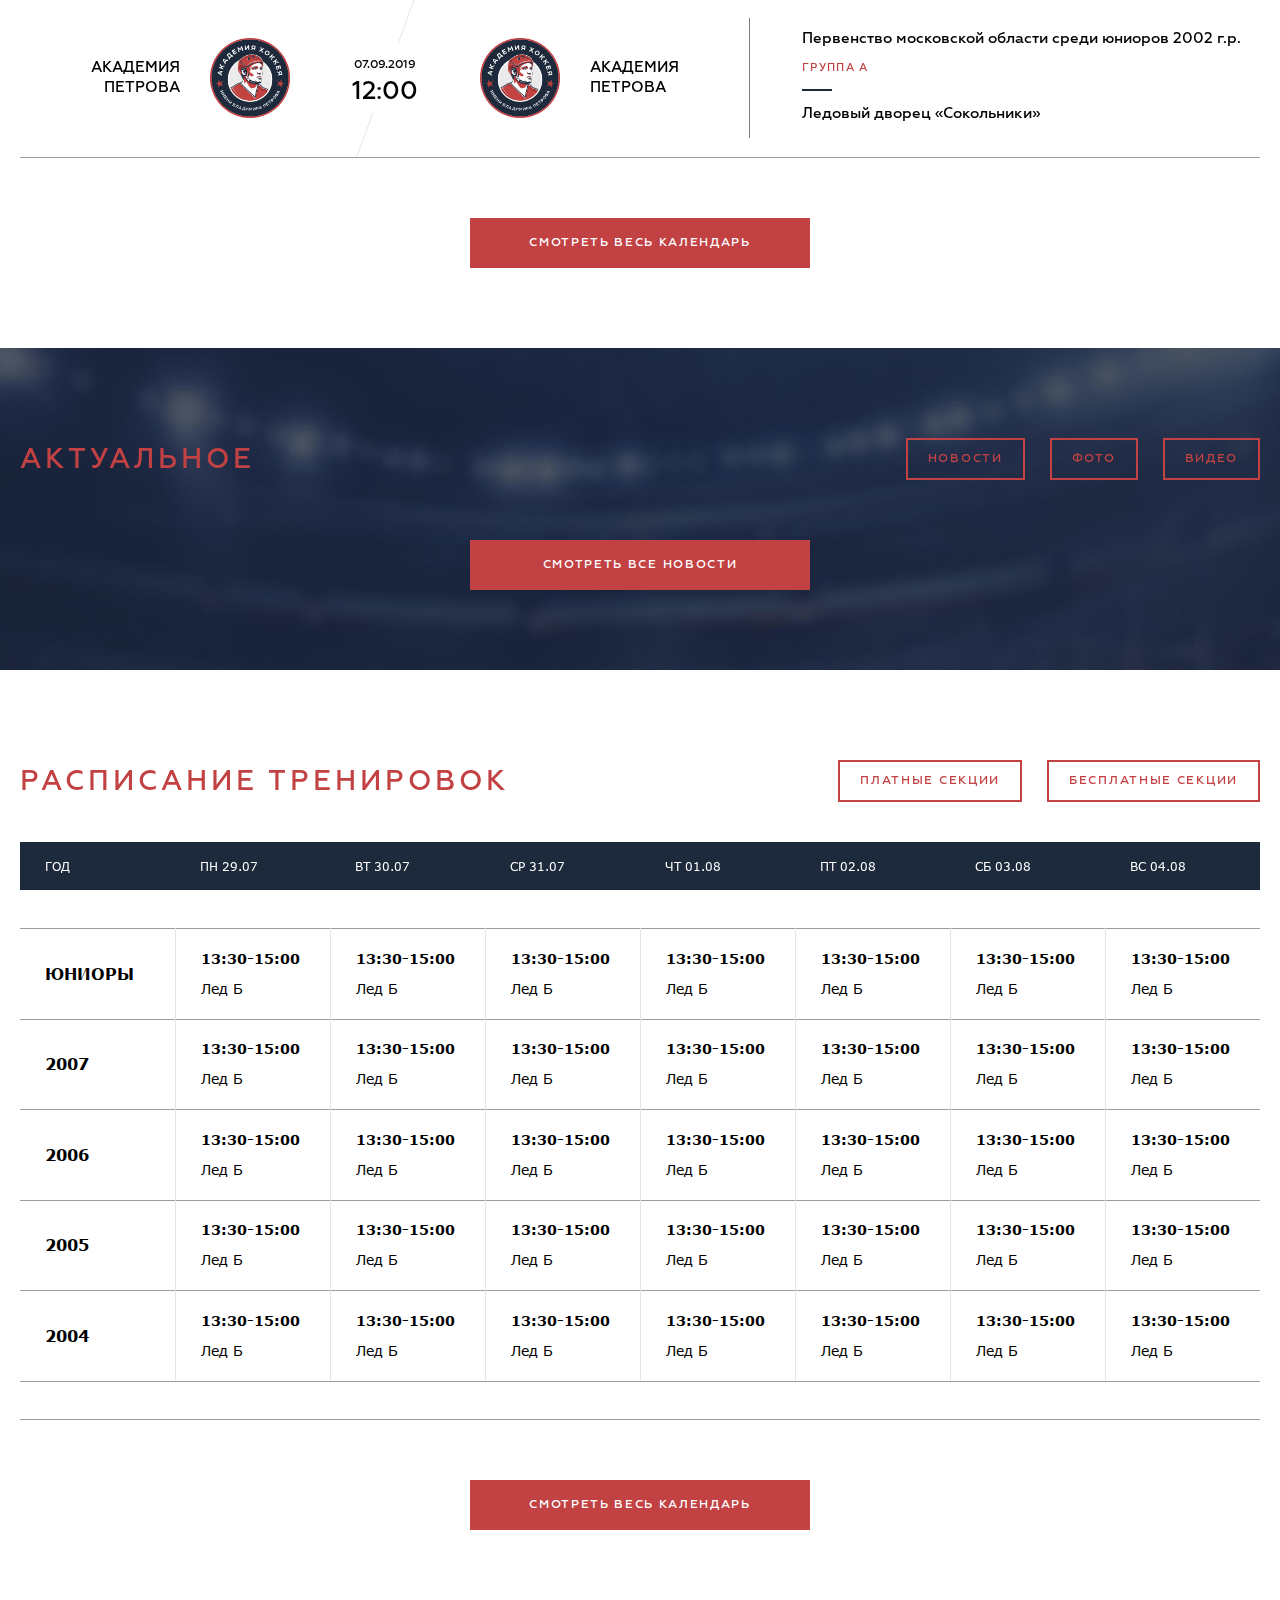
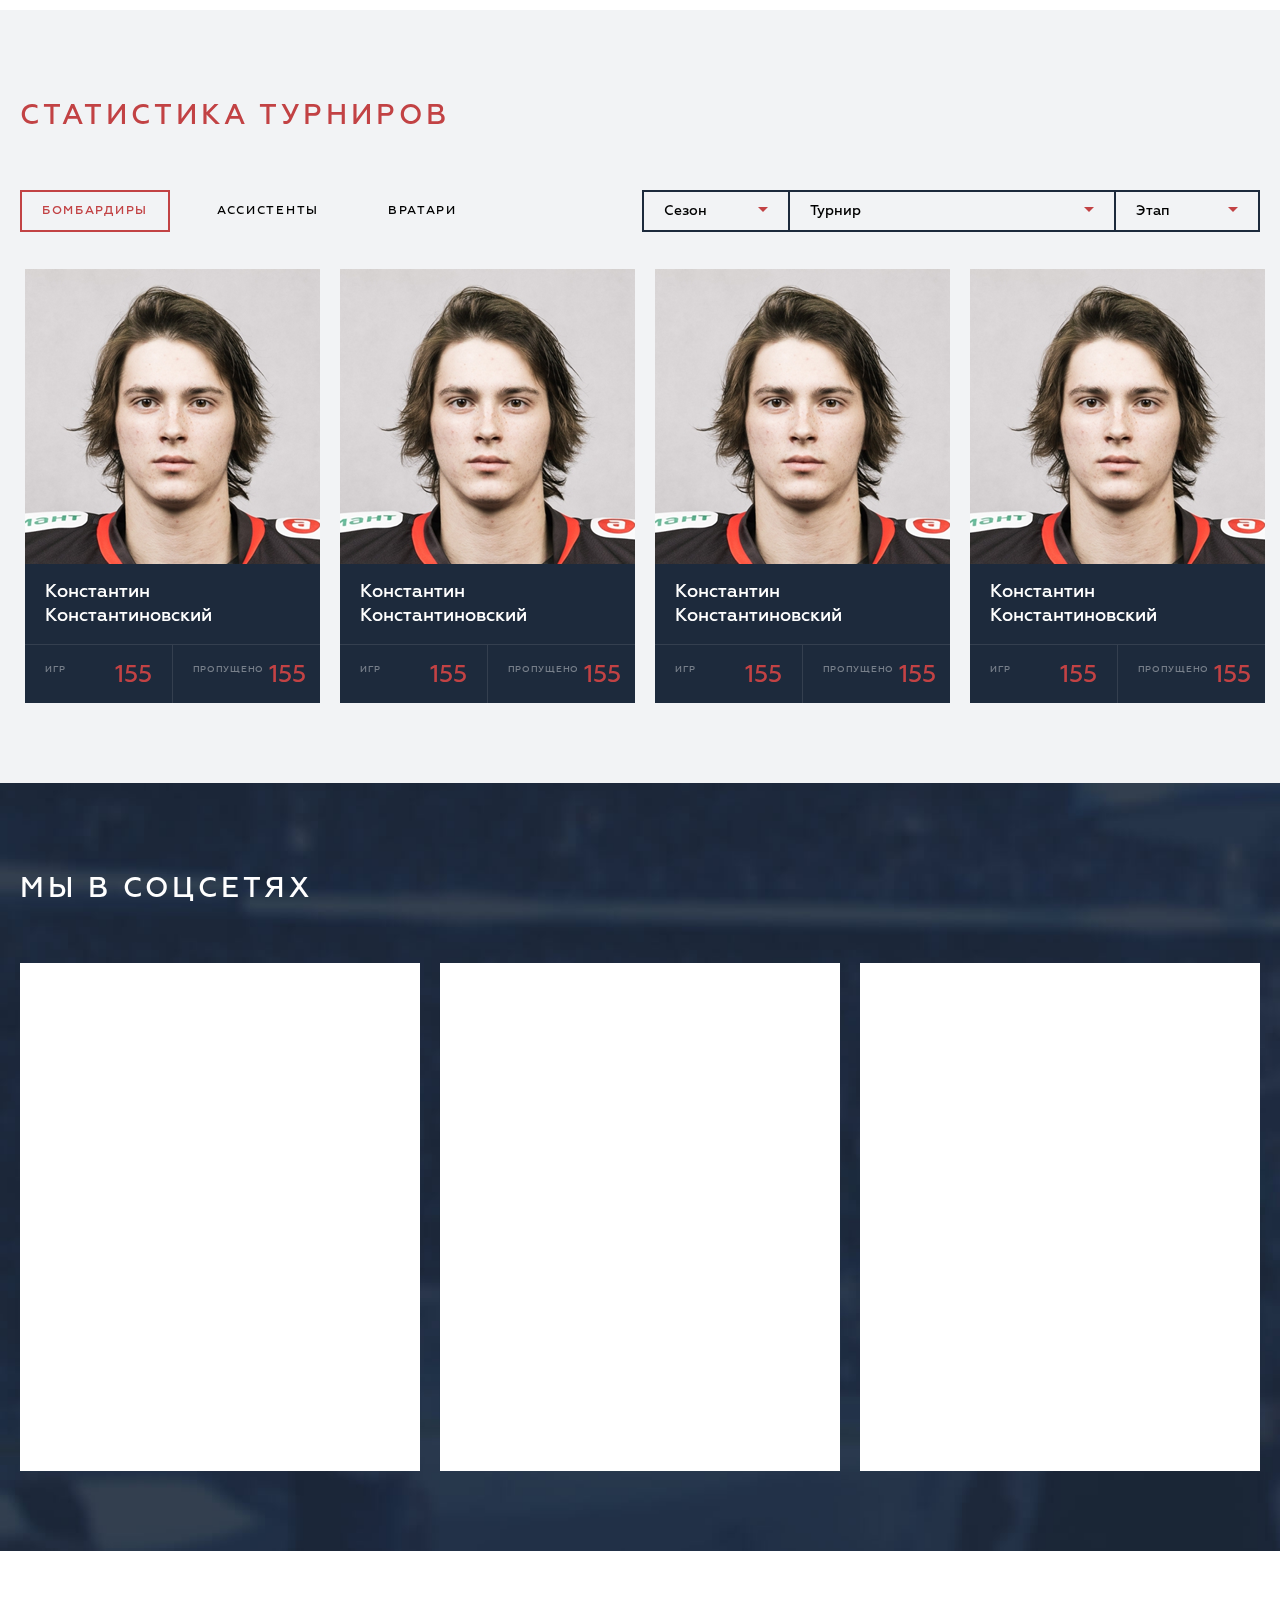
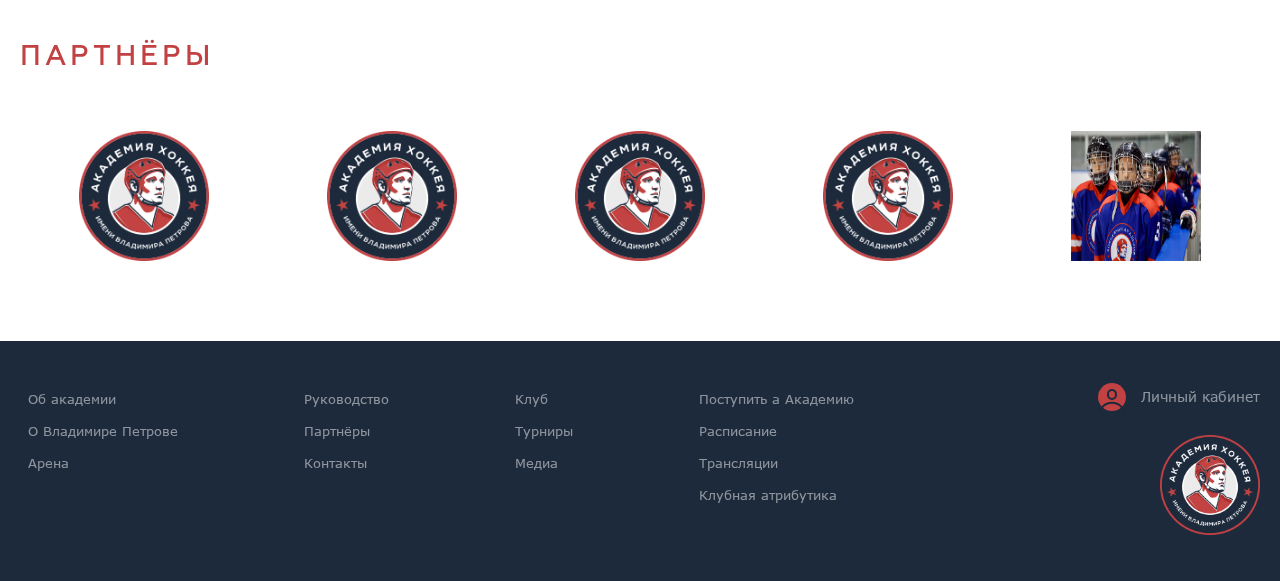
==== commit 1647326f: "Вёрстка главной" ====
--- a/index.html
+++ b/index.html
@@ -21,11 +21,11 @@
             <symbol id="login" xmlns="http://www.w3.org/2000/svg" viewBox="0 0 28.04 28.04">
                 <defs><clipPath id="clip-path"><circle cx="14" cy="14.04" r="14" fill="none"/></clipPath></defs><circle cx="14" cy="14.04" r="14" fill="#c24244"/><g clip-path="url(#clip-path)"><rect fill="none" stroke="#1d2a3c" stroke-miterlimit="10" stroke-width="2px" x="10" y="7.04" width="8" height="9" rx="4" ry="4"/><circle fill="none" stroke="#1d2a3c" stroke-miterlimit="10" stroke-width="2px" cx="14" cy="33.04" r="13.17"/></g>
             </symbol>
-            <symbol id="arrow" xmlns="http://www.w3.org/2000/svg" viewBox="0 0 21.64 11.02">
+            <symbol id="arrow-horizontal" xmlns="http://www.w3.org/2000/svg" viewBox="0 0 21.64 11.02">
                 <polygon points="20.17 11 10.82 2.83 1.48 11 0.17 9.49 10.82 0.17 21.48 9.49 20.17 11"/>
             </symbol>
-            <symbol id="arrow-big" xmlns="http://www.w3.org/2000/svg">
-                <path fill="#1d2a3c" d="M24.99 47.485L3.76 24.877 24.978 2.261 23.552 0 .009 24.877 22.84 49z"/>
+            <symbol id="arrow" xmlns="http://www.w3.org/2000/svg">
+                <path d="M24.99 47.485L3.76 24.877 24.978 2.261 23.552 0 .009 24.877 22.84 49z"/>
             </symbol>
             <symbol id="promo-calendar-icon" xmlns="http://www.w3.org/2000/svg">
                 <path fill="#c24244" d="M0 0h505v114.79L252.333 151 0 114.79z"/><path fill="#c24244" d="M90 69h326v87.631L252.892 180 90 156.63z"/>
@@ -87,24 +87,64 @@
                     <h1 class="promo__title">Хоккейная академия им. Владимира Петрова</h1>
                     <div class="promo__wrapper container">
                         <div class="promo-calendar">
-                            <svg class="promo-calendar__icon" width="505" height="180"><use xlink:href="#promo-calendar-icon"></use></svg>
-                            <a class="promo-calendar__title" href="#">Первенство Московской области среди юниоров 2002 г.p.</a>
-                            <p class="promo-calendar__subtitle">Группа А</p>
-                            <div class="promo-calendar__main">
-                                <a class="promo-calendar__team" href="#">
-                                    <img class="promo-calendar__logo" src="img/logo.png" width="110" height="110">
-                                    <p class="promo-calendar__team-name">Академия Петрова</p>
+                            <div class="promo-calendar__navigation js-promo-calendar-controls">
+                                <a class="promo-calendar__arrow promo-calendar__arrow--left">
+                                    <svg class="promo-calendar__icon" width="15" height="40"><use xlink:href="#arrow"></use></svg>
                                 </a>
-                                <a class="promo-calendar__middle" href="#">
-                                    <div class="promo-calendar__date">07.09.2019</div>
-                                    <div class="promo-calendar__middle-main">12:00</div>
-                                </a>
-                                <a class="promo-calendar__team" href="#">
-                                    <img class="promo-calendar__logo" src="img/logo.png" width="110" height="110">
-                                    <p class="promo-calendar__team-name">"Химик" Воскресенск</p>
+                                <a class="promo-calendar__arrow promo-calendar__arrow--right">
+                                    <svg class="promo-calendar__icon" width="15" height="40"><use xlink:href="#arrow"></use></svg>
                                 </a>
                             </div>
-                            <p class="promo-calendar__place">Ледовый дворец "Сокольники"</p>
+                            <ul class="promo-calendar__list js-tiny-slider"
+                                data-controls-container=".js-promo-calendar-controls"
+                                data-controls="true"
+                                data-items="1"
+                                data-start-index="0"
+                                data-loop = "true"
+                                data-speed = "500"
+                                data-mouse-drag = "true"
+                            >
+                                <li class="promo-calendar__item">
+                                    <svg class="promo-calendar__icon-top" width="505" height="180"><use xlink:href="#promo-calendar-icon"></use></svg>
+                                    <a class="promo-calendar__title" href="#">Первенство Московской области среди юниоров 2002 г.p.</a>
+                                    <p class="promo-calendar__subtitle">Группа А</p>
+                                    <div class="promo-calendar__main">
+                                        <a class="promo-calendar__team" href="#">
+                                            <img class="promo-calendar__logo" src="img/logo.png" width="110" height="110">
+                                            <p class="promo-calendar__team-name">Академия Петрова</p>
+                                        </a>
+                                        <a class="promo-calendar__middle" href="#">
+                                            <div class="promo-calendar__date">07.09.2019</div>
+                                            <div class="promo-calendar__middle-main">12:00</div>
+                                        </a>
+                                        <a class="promo-calendar__team" href="#">
+                                            <img class="promo-calendar__logo" src="img/logo.png" width="110" height="110">
+                                            <p class="promo-calendar__team-name">"Химик" Воскресенск</p>
+                                        </a>
+                                    </div>
+                                    <p class="promo-calendar__place">Ледовый дворец "Сокольники"</p>
+                                </li>
+                                <li class="promo-calendar__item">
+                                    <svg class="promo-calendar__icon-top" width="505" height="180"><use xlink:href="#promo-calendar-icon"></use></svg>
+                                    <a class="promo-calendar__title" href="#">Первенство Московской области среди юниоров 2002 г.p.</a>
+                                    <p class="promo-calendar__subtitle">Группа А</p>
+                                    <div class="promo-calendar__main">
+                                        <a class="promo-calendar__team" href="#">
+                                            <img class="promo-calendar__logo" src="img/logo.png" width="110" height="110">
+                                            <p class="promo-calendar__team-name">Академия Петрова</p>
+                                        </a>
+                                        <a class="promo-calendar__middle" href="#">
+                                            <div class="promo-calendar__date">07.09.2019</div>
+                                            <div class="promo-calendar__middle-main">12:00</div>
+                                        </a>
+                                        <a class="promo-calendar__team" href="#">
+                                            <img class="promo-calendar__logo" src="img/logo.png" width="110" height="110">
+                                            <p class="promo-calendar__team-name">"Химик" Воскресенск</p>
+                                        </a>
+                                    </div>
+                                    <p class="promo-calendar__place">Ледовый дворец "Сокольники"</p>
+                                </li>
+                            </ul>
                         </div>
                         <div class="news-slider">
                             <ul class="news-slider__list js-tiny-slider"
@@ -333,10 +373,10 @@
                                     <div class="schedule__content">
                                         <div class="schedule__navigation js-schedule-controls">
                                             <a class="schedule__arrow schedule__arrow--up">
-                                                <svg class="schedule__icon" width="22" height="11"><use xlink:href="img/sprite.svg#arrow"></use></svg>
+                                                <svg class="schedule__icon" width="22" height="11"><use xlink:href="img/sprite.svg#arrow-horizontal"></use></svg>
                                             </a>
                                             <a class="schedule__arrow schedule__arrow--down">
-                                                <svg class="schedule__icon" width="22" height="11"><use xlink:href="img/sprite.svg#arrow"></use></svg>
+                                                <svg class="schedule__icon" width="22" height="11"><use xlink:href="img/sprite.svg#arrow-horizontal"></use></svg>
                                             </a>
                                         </div>
                                         <div class="schedule__content__list js-tiny-slider"
@@ -655,10 +695,10 @@
                     <div class="stats-slider">
                         <div class="stats-slider__navigation js-stats-slider-controls">
                             <a class="stats-slider__arrow stats-slider__arrow--left">
-                                <svg class="stats-slider__icon" width="25" height="49"><use xlink:href="img/sprite.svg#arrow-big"></use></svg>
+                                <svg class="stats-slider__icon" width="25" height="49"><use xlink:href="img/sprite.svg#arrow"></use></svg>
                             </a>
                             <a class="stats-slider__arrow stats-slider__arrow--right">
-                                <svg class="stats-slider__icon" width="25" height="49"><use xlink:href="img/sprite.svg#arrow-big"></use></svg>
+                                <svg class="stats-slider__icon" width="25" height="49"><use xlink:href="img/sprite.svg#arrow"></use></svg>
                             </a>
                         </div>
                         <ul class="stats-slider__list js-tiny-slider"
--- a/css/style.css
+++ b/css/style.css
@@ -390,6 +390,17 @@
 }
 
 .promo-calendar {
+  width: 505px;
+  height: 100%;
+  position: relative;
+}
+
+.promo-calendar__list {
+  display: flex;
+  height: 568px;
+}
+
+.promo-calendar__item {
   font-family: "Geometria", "Arial", sans-serif;
   font-weight: 500;
   flex-shrink: 0;
@@ -398,12 +409,45 @@
   background-color: var(--white);
   border-bottom: 8px solid var(--red);
   position: relative;
-  display: flex;
+  display: flex !important;
   flex-direction: column;
   align-items: center;
 }
 
+.promo-calendar__arrow {
+  width: 40px;
+  height: 100%;
+  display: flex;
+  align-items: center;
+  justify-content: center;
+  position: absolute;
+  cursor: pointer;
+  z-index: 2;
+}
+
+.promo-calendar__arrow--left {
+  left: 0;
+}
+
+.promo-calendar__arrow--right {
+  right: 0;
+}
+
+.promo-calendar__arrow--right .promo-calendar__icon {
+  transform: scale(-1, 1);
+}
+
 .promo-calendar__icon {
+  fill: rgba(var(--black-opacity), 0.1);
+  transition: 0.2s;
+}
+
+.promo-calendar__arrow:hover .promo-calendar__icon {
+  fill: var(--red);
+  transition: 0.2s;
+}
+
+.promo-calendar__icon-top {
   position: absolute;
   top: 0;
 }
@@ -1092,6 +1136,10 @@
   transform: scale(-1, 1);
 }
 
+.stats-slider__icon {
+  fill: var(--main);
+}
+
 /* Медиа на главной */
 
 .index-media {
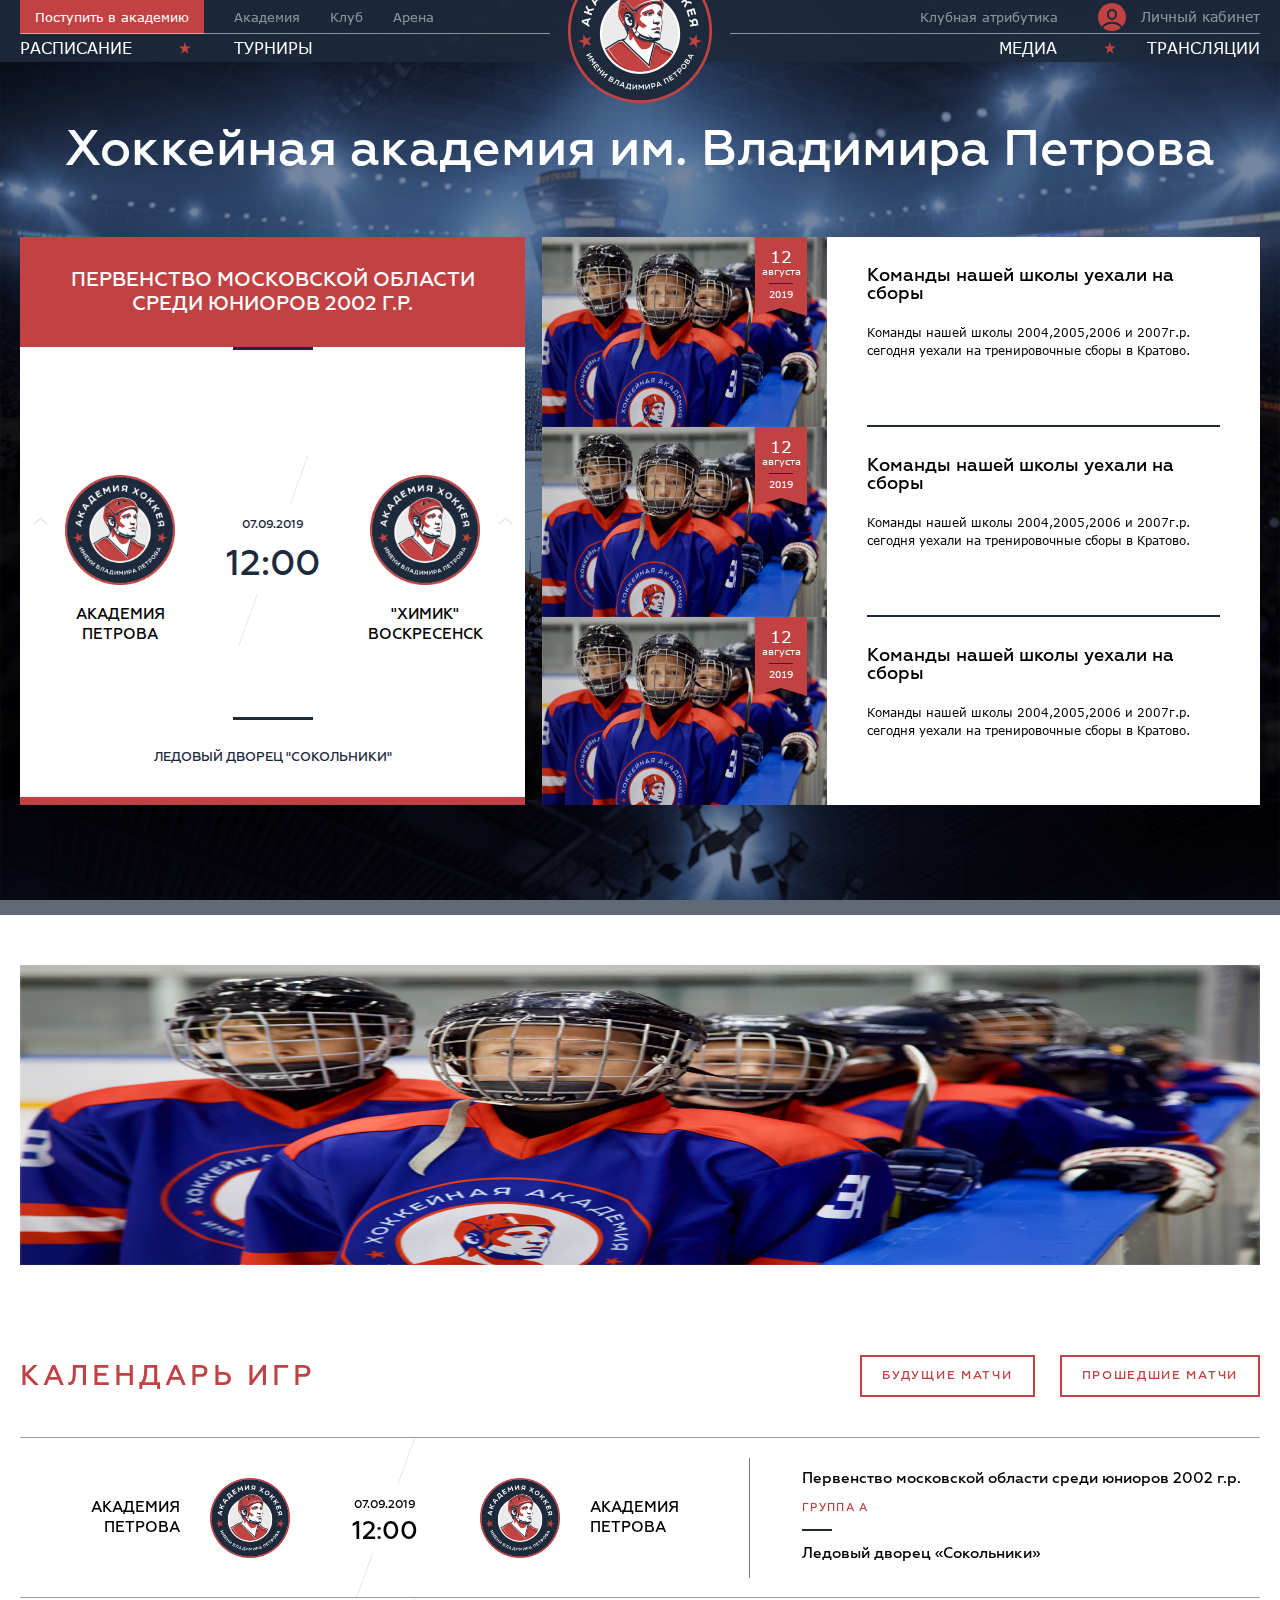
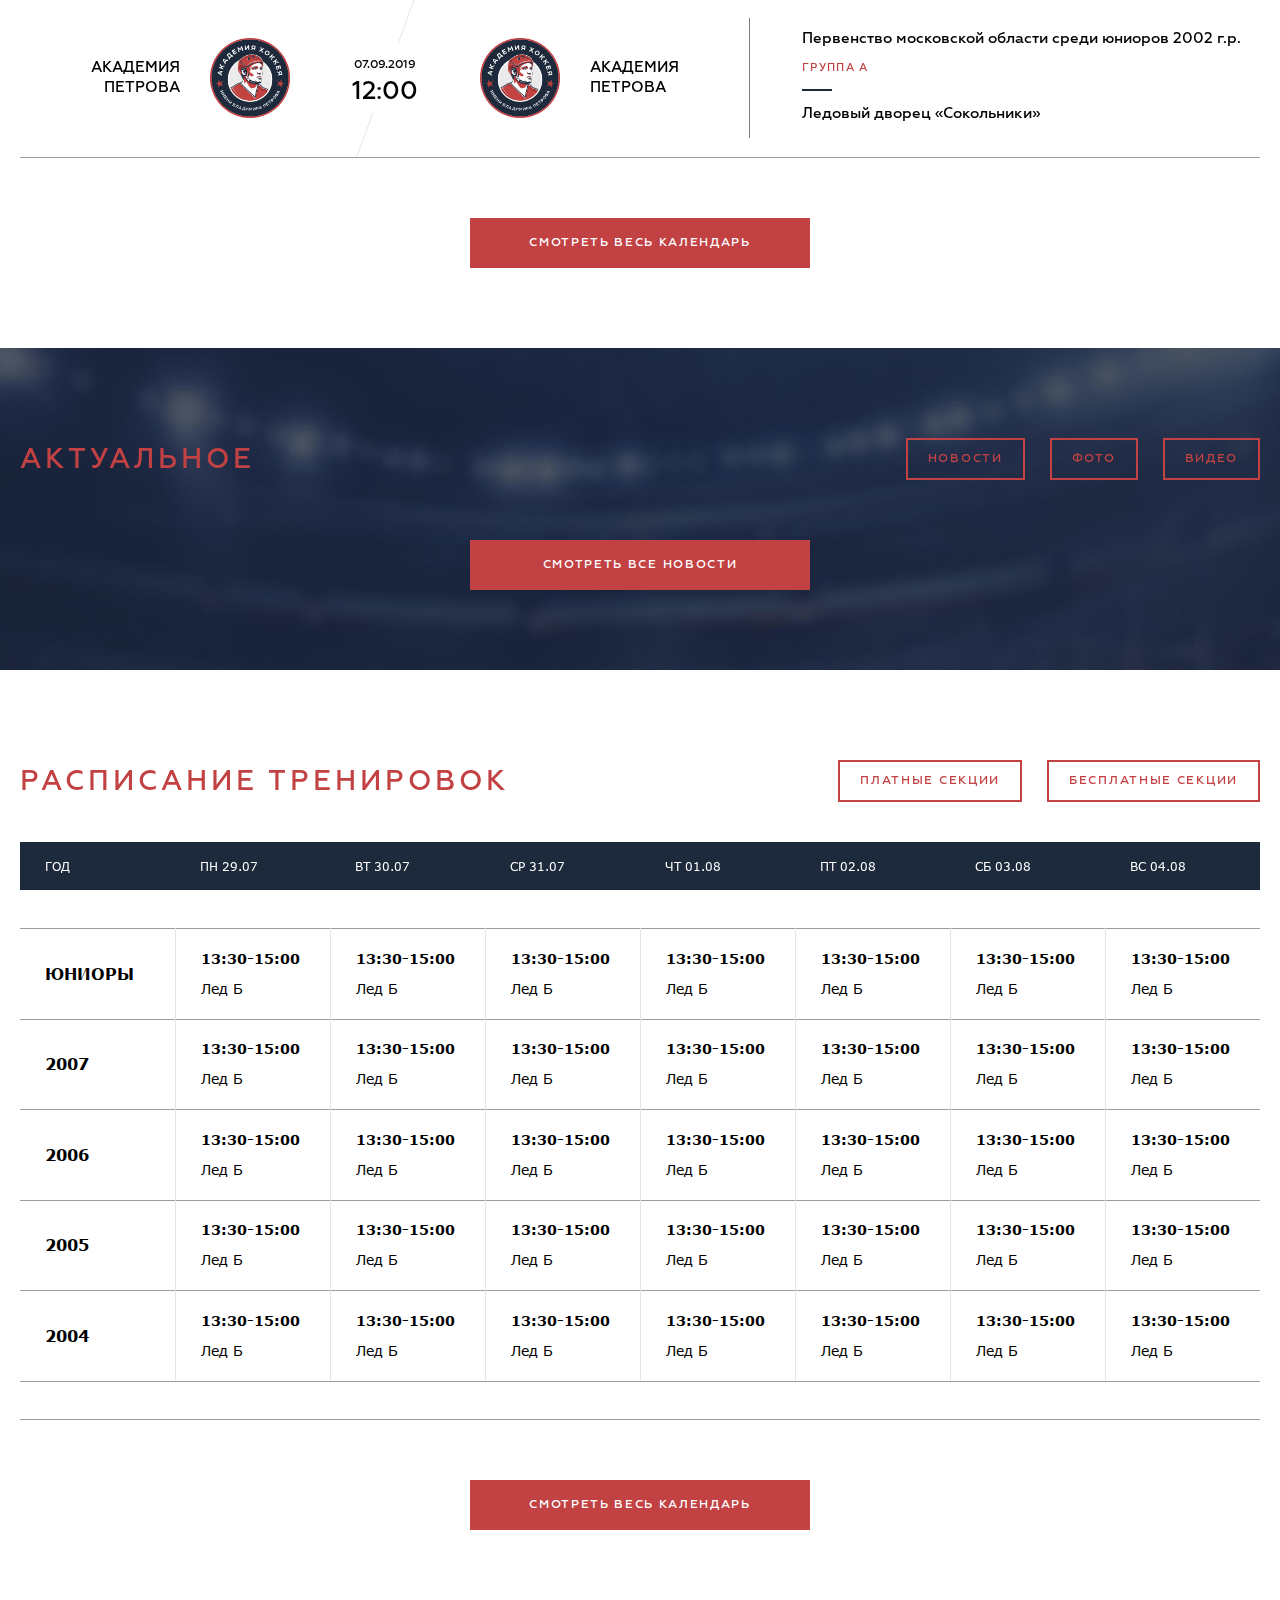
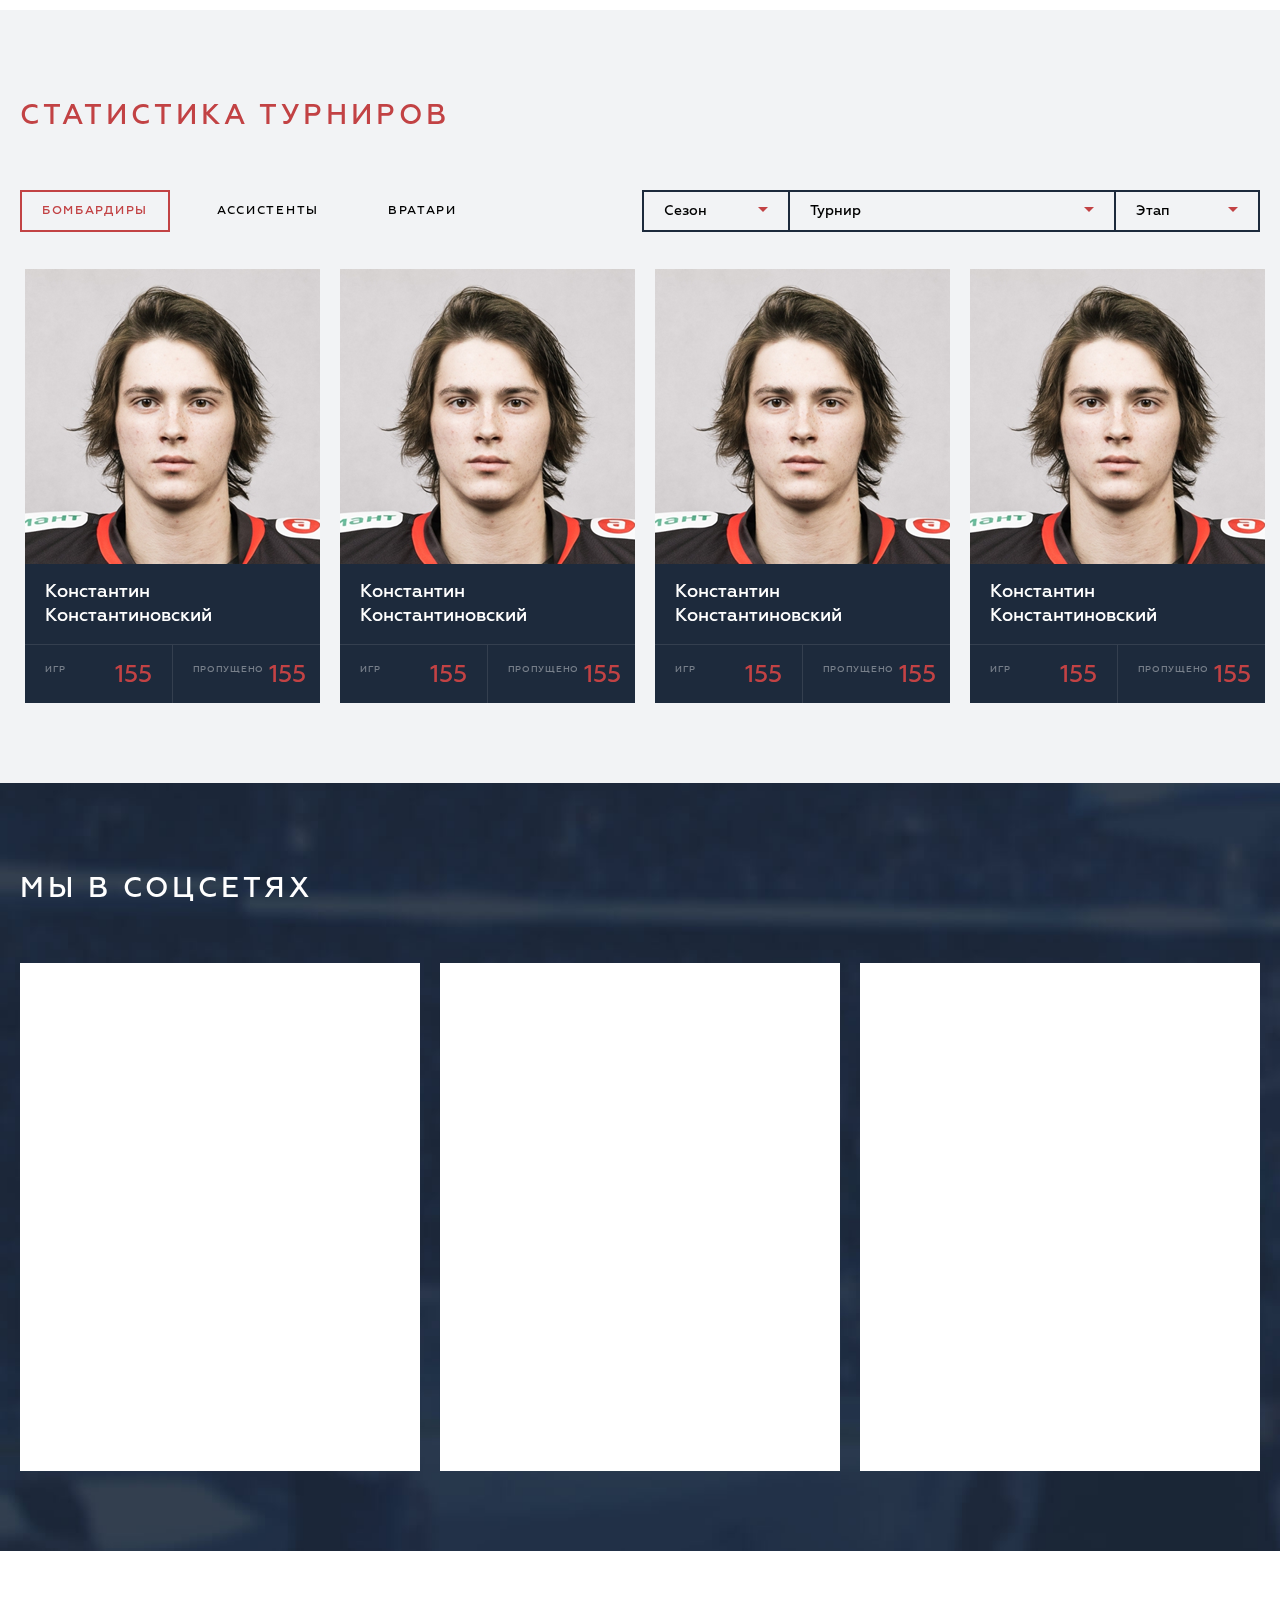
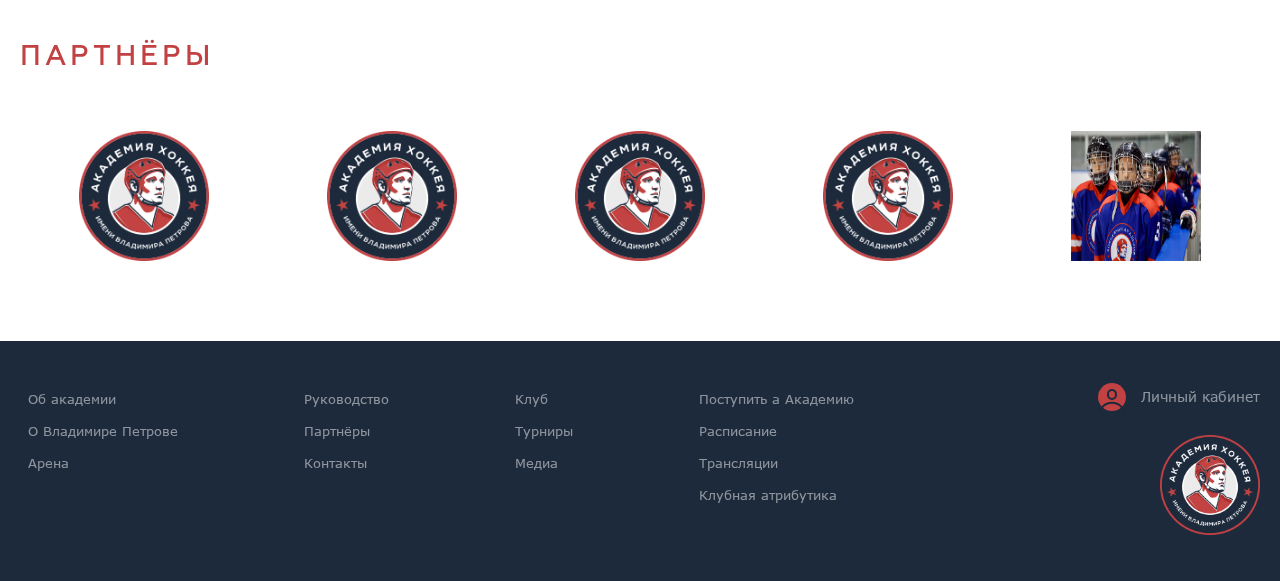
==== commit a3f8f24b: "Вёрстка главной" ====
--- a/index.html
+++ b/index.html
@@ -89,10 +89,10 @@
                         <div class="promo-calendar">
                             <div class="promo-calendar__navigation js-promo-calendar-controls">
                                 <a class="promo-calendar__arrow promo-calendar__arrow--left">
-                                    <svg class="promo-calendar__icon" width="15" height="40"><use xlink:href="#arrow"></use></svg>
+                                    <svg class="promo-calendar__icon" width="15" height="40"><use xlink:href="img/sprite.svg#arrow"></use></svg>
                                 </a>
                                 <a class="promo-calendar__arrow promo-calendar__arrow--right">
-                                    <svg class="promo-calendar__icon" width="15" height="40"><use xlink:href="#arrow"></use></svg>
+                                    <svg class="promo-calendar__icon" width="15" height="40"><use xlink:href="img/sprite.svg#arrow"></use></svg>
                                 </a>
                             </div>
                             <ul class="promo-calendar__list js-tiny-slider"
@@ -105,7 +105,7 @@
                                 data-mouse-drag = "true"
                             >
                                 <li class="promo-calendar__item">
-                                    <svg class="promo-calendar__icon-top" width="505" height="180"><use xlink:href="#promo-calendar-icon"></use></svg>
+                                    <svg class="promo-calendar__icon-top" width="505" height="180"><use xlink:href="img/sprite.svg#promo-calendar-icon"></use></svg>
                                     <a class="promo-calendar__title" href="#">Первенство Московской области среди юниоров 2002 г.p.</a>
                                     <p class="promo-calendar__subtitle">Группа А</p>
                                     <div class="promo-calendar__main">
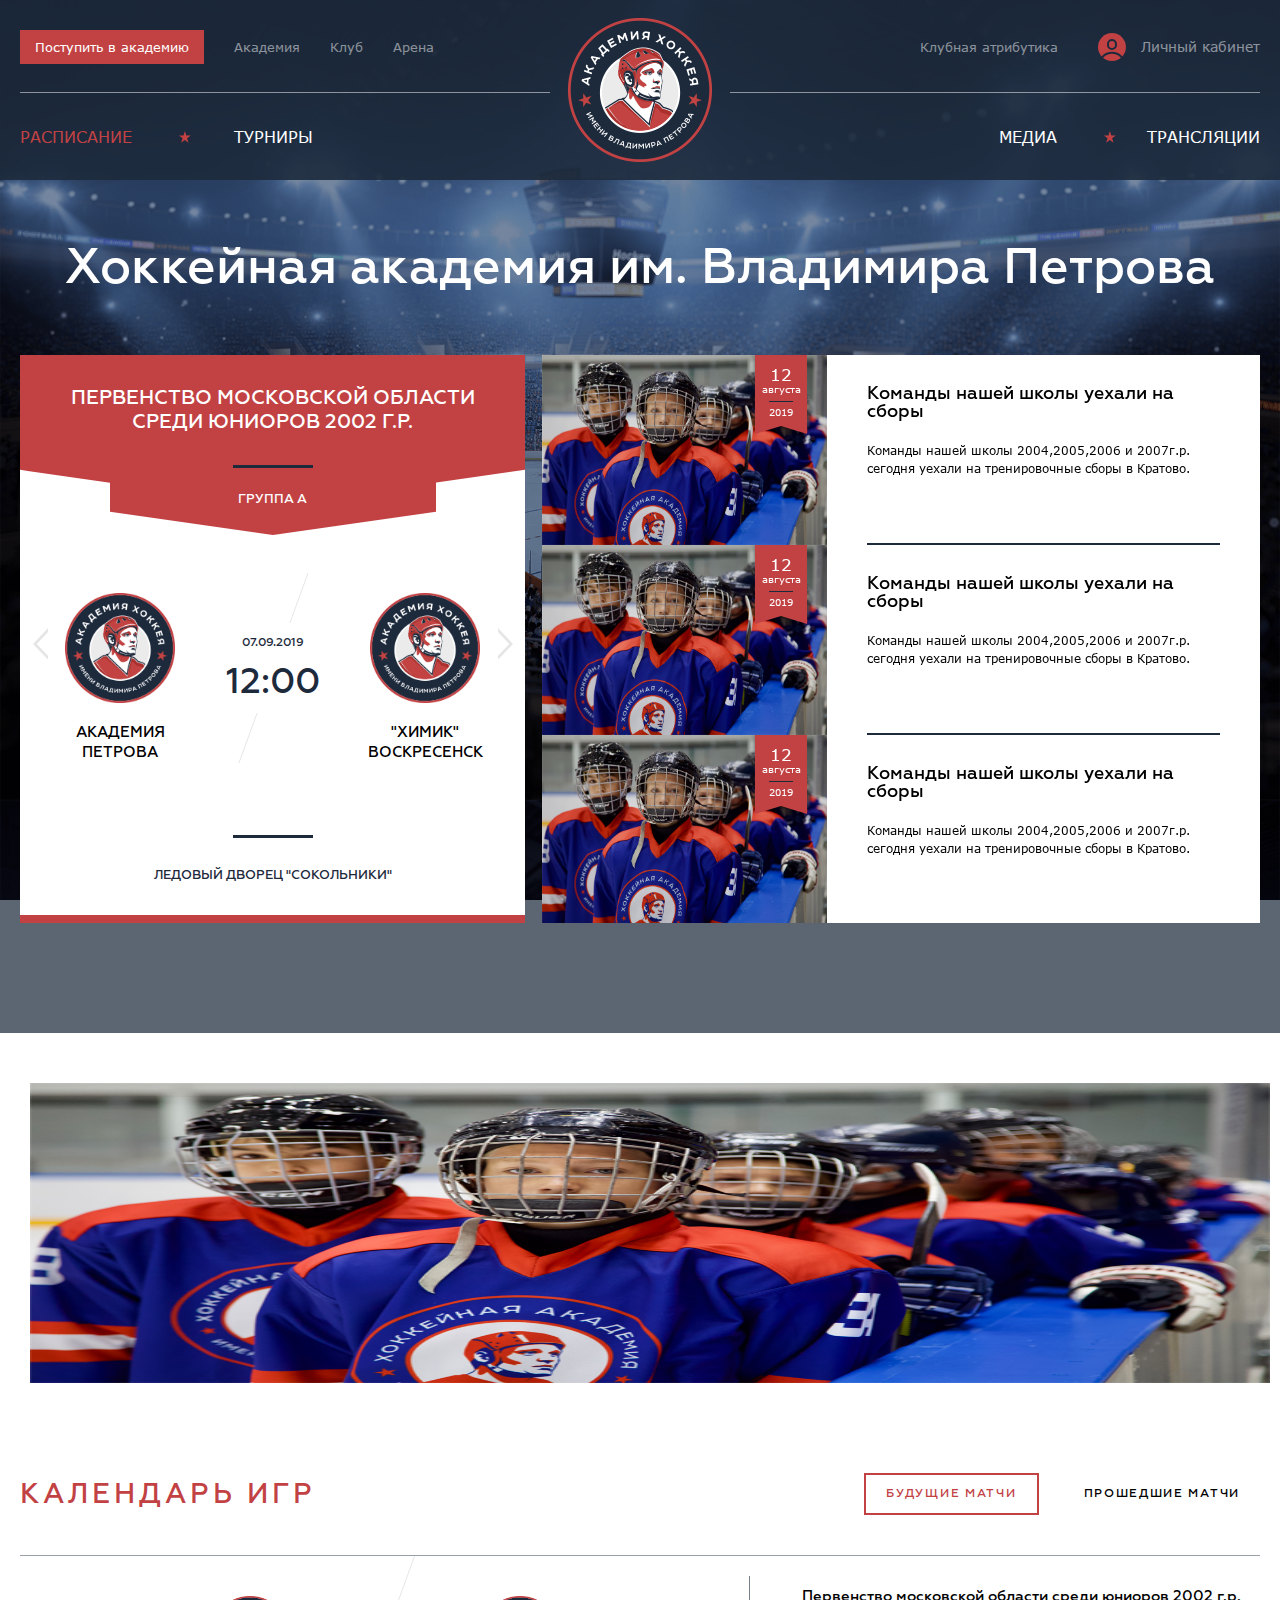
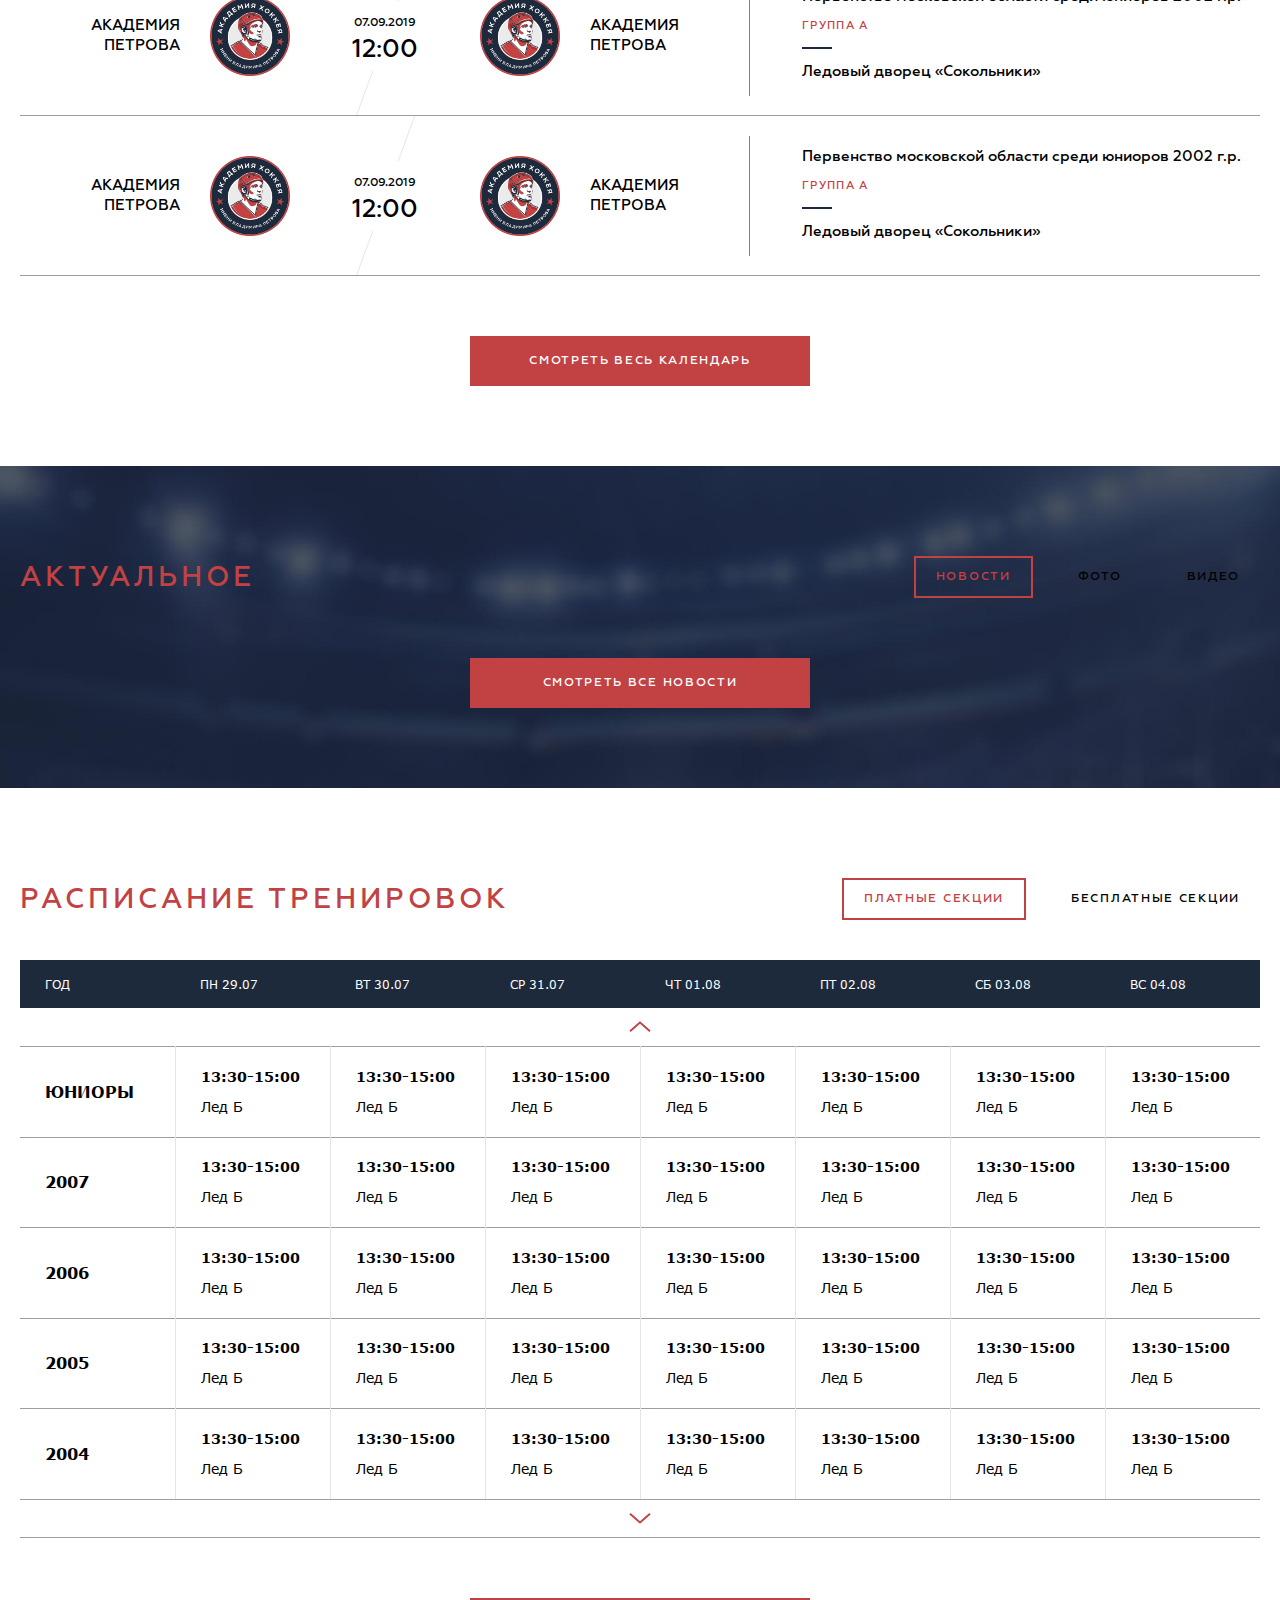
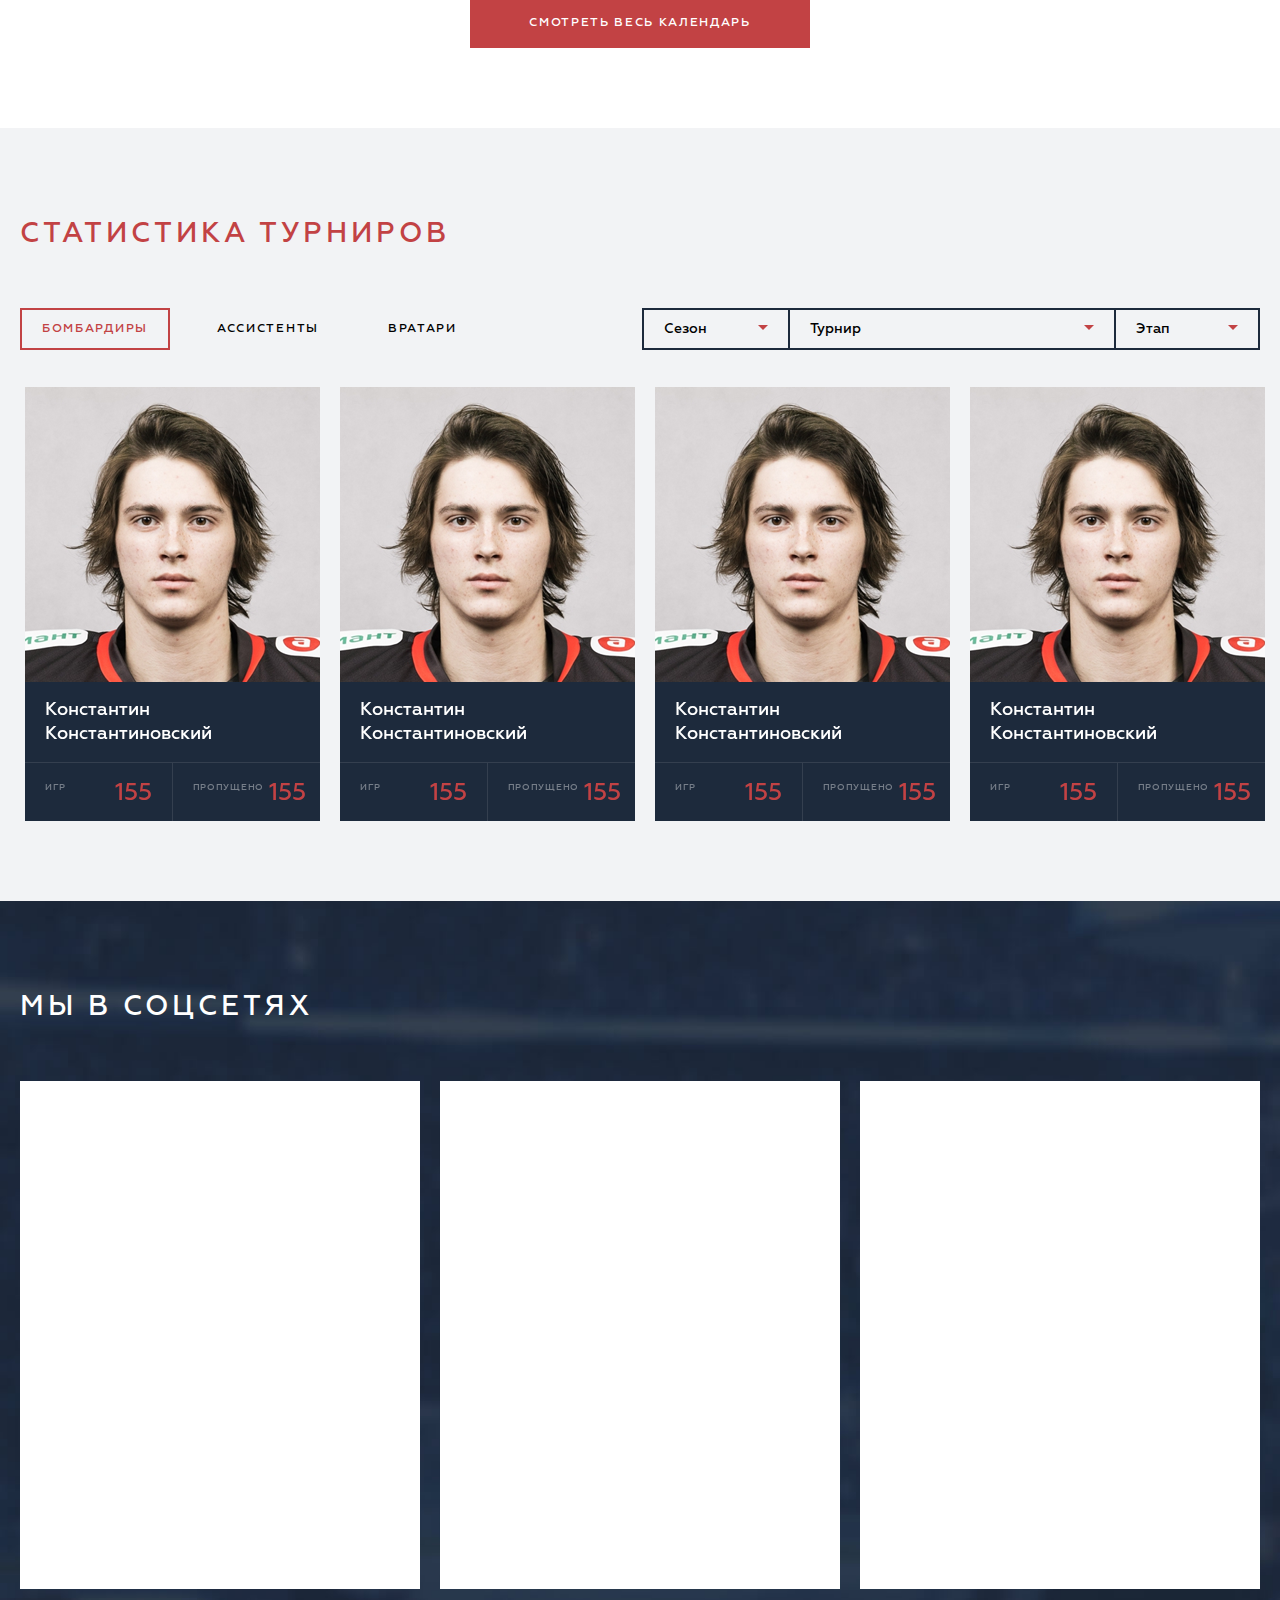
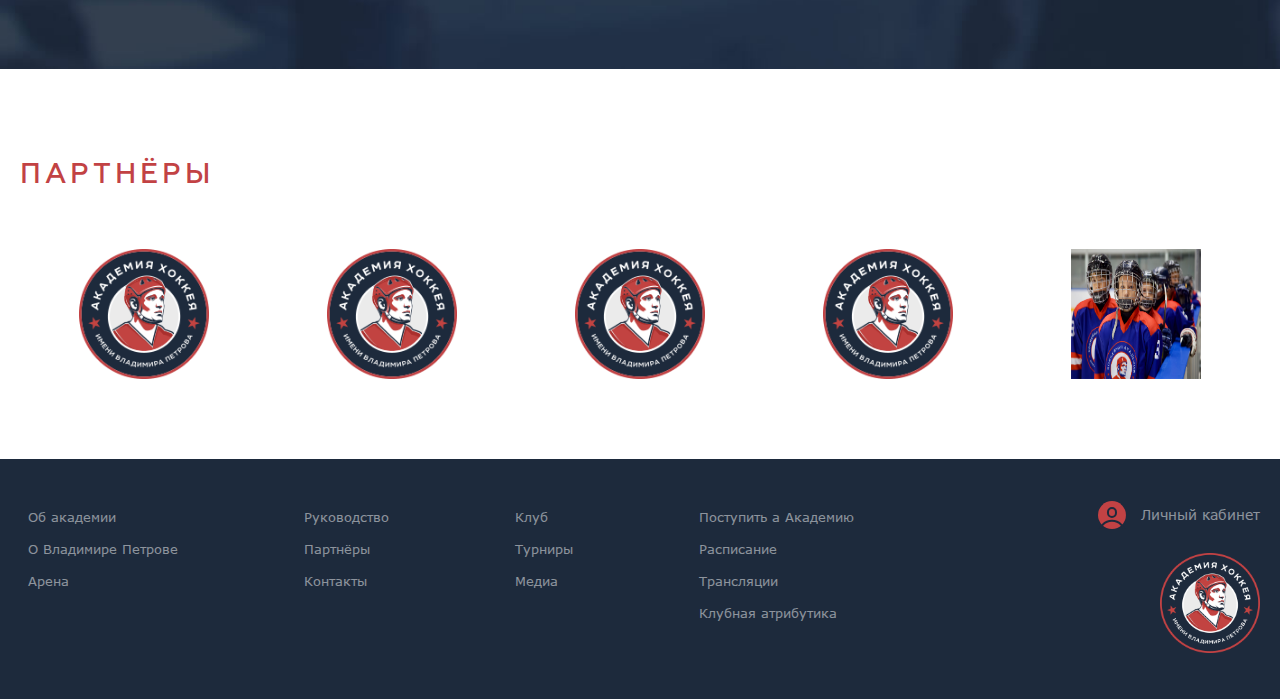
==== commit bb42f260: "Анкеты для поступления" ====
--- a/index.html
+++ b/index.html
@@ -2,7 +2,7 @@
 <html lang="ru">
 <head>
     <meta charset="utf-8">
-    <title>Название проекта</title>
+    <title>Хоккейная академия им. Владимира Петрова</title>
     <meta name="viewport" content="width=device-width,initial-scale=1">
     <link href="css/normalize.css" rel="stylesheet">
     <link href="css/style.css" rel="stylesheet">
@@ -83,7 +83,7 @@
         </header>
         <div class="main-container">
             <div class="main-content">
-                <section class="promo">
+                <section class="promo main-background">
                     <h1 class="promo__title">Хоккейная академия им. Владимира Петрова</h1>
                     <div class="promo__wrapper container">
                         <div class="promo-calendar">
@@ -238,78 +238,82 @@
                         </div>
                     </div>
                 </section>
-                <section class="banner container">
-                    <a class="banner__link" href="#">
-                        <img class="banner__img" src="img/dev-img.png" width="1240" height="300">
-                    </a>
+                <section class="banner white-background">
+                    <div class="container">
+                        <a class="banner__link" href="#">
+                            <img class="banner__img" src="img/dev-img.png" width="1240" height="300">
+                        </a>
+                    </div>
                 </section>
-                <section class="calendar-block container container--padding">
-                    <div class="tabs">
-                        <div class="tabs__top">
-                            <h2 class="subtitle tabs__title">Календарь игр</h2>
-                            <ul class="tabs__navigation">
-                                <li class="tabs__item tabs__item--active">
-                                    <a class="tabs__link" href="#">Будущие матчи</a>
-                                </li>
-                                <li class="tabs__item">
-                                    <a class="tabs__link" href="#">Прошедшие матчи</a>
-                                </li>
-                            </ul>
-                        </div>
-                        <div class="tabs__content">
-                            <div class="tabs__pane">
-                                <ul class="calendar">
-                                    <li class="calendar__item">
-                                        <div class="calendar__main">
-                                            <a class="calendar__team calendar__team--left" href="#">
-                                                <img class="calendar__img" src="img/logo.png" width="80" height="80">
-                                                <p class="calendar__team-name">Академия Петрова</p>
-                                            </a>
-                                            <a class="calendar__score" href="#">
-                                                <div class="calendar__date">07.09.2019</div>
-                                                <div class="calendar__score-main">12:00</div>
-                                                <!--Вид со счётом-->
-                                                <!--<div class="calendar__score-main">8 - 3</div>-->
-                                            </a>
-                                            <a class="calendar__team" href="#">
-                                                <img class="calendar__img" src="img/logo.png" width="80" height="80">
-                                                <p class="calendar__team-name">Академия Петрова</p>
-                                            </a>
-                                        </div>
-                                        <div class="calendar__sidebar">
-                                            <a class="calendar__tournament" href="#">Первенство московской области среди юниоров 2002 г.р.</a>
-                                            <a class="calendar__group" href="#">Группа А</a>
-                                            <a class="calendar__place" href="#">Ледовый дворец «Сокольники»</a>
-                                        </div>
+                <section class="calendar-block white-background">
+                    <div class="container container--padding">
+                        <div class="tabs">
+                            <div class="tabs__top">
+                                <h2 class="subtitle tabs__title">Календарь игр</h2>
+                                <ul class="tabs__navigation">
+                                    <li class="tabs__item tabs__item--active">
+                                        <a class="tabs__link" href="#">Будущие матчи</a>
                                     </li>
-                                    <li class="calendar__item">
-                                        <div class="calendar__main">
-                                            <a class="calendar__team calendar__team--left" href="#">
-                                                <img class="calendar__img" src="img/logo.png" width="80" height="80">
-                                                <p class="calendar__team-name">Академия Петрова</p>
-                                            </a>
-                                            <a class="calendar__score" href="#">
-                                                <div class="calendar__date">07.09.2019</div>
-                                                <div class="calendar__score-main">12:00</div>
-                                                <!--<div class="calendar__score-main">8 - 3</div>-->
-                                            </a>
-                                            <a class="calendar__team" href="#">
-                                                <img class="calendar__img" src="img/logo.png" width="80" height="80">
-                                                <p class="calendar__team-name">Академия Петрова</p>
-                                            </a>
-                                        </div>
-                                        <div class="calendar__sidebar">
-                                            <a class="calendar__tournament" href="#">Первенство московской области среди юниоров 2002 г.р.</a>
-                                            <a class="calendar__group" href="#">Группа А</a>
-                                            <a class="calendar__place" href="#">Ледовый дворец «Сокольники»</a>
-                                        </div>
+                                    <li class="tabs__item">
+                                        <a class="tabs__link" href="#">Прошедшие матчи</a>
                                     </li>
                                 </ul>
                             </div>
-                            <div class="tabs__pane"></div>
+                            <div class="tabs__content">
+                                <div class="tabs__pane">
+                                    <ul class="calendar">
+                                        <li class="calendar__item">
+                                            <div class="calendar__main">
+                                                <a class="calendar__team calendar__team--left" href="#">
+                                                    <img class="calendar__img" src="img/logo.png" width="80" height="80">
+                                                    <p class="calendar__team-name">Академия Петрова</p>
+                                                </a>
+                                                <a class="calendar__score" href="#">
+                                                    <div class="calendar__date">07.09.2019</div>
+                                                    <div class="calendar__score-main">12:00</div>
+                                                    <!--Вид со счётом-->
+                                                    <!--<div class="calendar__score-main">8 - 3</div>-->
+                                                </a>
+                                                <a class="calendar__team" href="#">
+                                                    <img class="calendar__img" src="img/logo.png" width="80" height="80">
+                                                    <p class="calendar__team-name">Академия Петрова</p>
+                                                </a>
+                                            </div>
+                                            <div class="calendar__sidebar">
+                                                <a class="calendar__tournament" href="#">Первенство московской области среди юниоров 2002 г.р.</a>
+                                                <a class="calendar__group" href="#">Группа А</a>
+                                                <a class="calendar__place" href="#">Ледовый дворец «Сокольники»</a>
+                                            </div>
+                                        </li>
+                                        <li class="calendar__item">
+                                            <div class="calendar__main">
+                                                <a class="calendar__team calendar__team--left" href="#">
+                                                    <img class="calendar__img" src="img/logo.png" width="80" height="80">
+                                                    <p class="calendar__team-name">Академия Петрова</p>
+                                                </a>
+                                                <a class="calendar__score" href="#">
+                                                    <div class="calendar__date">07.09.2019</div>
+                                                    <div class="calendar__score-main">12:00</div>
+                                                    <!--<div class="calendar__score-main">8 - 3</div>-->
+                                                </a>
+                                                <a class="calendar__team" href="#">
+                                                    <img class="calendar__img" src="img/logo.png" width="80" height="80">
+                                                    <p class="calendar__team-name">Академия Петрова</p>
+                                                </a>
+                                            </div>
+                                            <div class="calendar__sidebar">
+                                                <a class="calendar__tournament" href="#">Первенство московской области среди юниоров 2002 г.р.</a>
+                                                <a class="calendar__group" href="#">Группа А</a>
+                                                <a class="calendar__place" href="#">Ледовый дворец «Сокольники»</a>
+                                            </div>
+                                        </li>
+                                    </ul>
+                                </div>
+                                <div class="tabs__pane"></div>
+                            </div>
                         </div>
+                        <a class="button" href="#">Смотреть весь календарь</a>
                     </div>
-                    <a class="button" href="#">Смотреть весь календарь</a>
                 </section>
                 <section class="index-media">
                     <div class="container container--padding">
@@ -338,25 +342,26 @@
                         </div>
                     </div>
                 </section>
-                <section class="schedule-block container container--padding">
-                    <div class="tabs">
-                        <div class="tabs__top">
-                            <h2 class="subtitle tabs__title">Расписание тренировок</h2>
-                            <ul class="tabs__navigation">
-                                <li class="tabs__item tabs__item--active">
-                                    <a class="tabs__link" href="#">Платные секции</a>
-                                </li>
-                                <li class="tabs__item">
-                                    <a class="tabs__link" href="#">Бесплатные секции</a>
-                                </li>
-                            </ul>
-                        </div>
-                        <div class="tabs__content">
-                            <div class="tabs__pane">
-                                <div class="schedule">
-                                    <div class="schedule__top">
-                                        <table class="table table--schedule">
-                                            <thead>
+                <section class="schedule-block white-background">
+                    <div class="container container--padding">
+                        <div class="tabs">
+                            <div class="tabs__top">
+                                <h2 class="subtitle tabs__title">Расписание тренировок</h2>
+                                <ul class="tabs__navigation">
+                                    <li class="tabs__item tabs__item--active">
+                                        <a class="tabs__link" href="#">Платные секции</a>
+                                    </li>
+                                    <li class="tabs__item">
+                                        <a class="tabs__link" href="#">Бесплатные секции</a>
+                                    </li>
+                                </ul>
+                            </div>
+                            <div class="tabs__content">
+                                <div class="tabs__pane">
+                                    <div class="schedule">
+                                        <div class="schedule__top">
+                                            <table class="table table--schedule">
+                                                <thead>
                                                 <tr class="schedule__head">
                                                     <th class="schedule__cell">Год</th>
                                                     <th class="schedule__cell">Пн 29.07</th>
@@ -367,259 +372,260 @@
                                                     <th class="schedule__cell">Сб 03.08</th>
                                                     <th class="schedule__cell">Вс 04.08</th>
                                                 </tr>
-                                            </thead>
-                                        </table>
-                                    </div>
-                                    <div class="schedule__content">
-                                        <div class="schedule__navigation js-schedule-controls">
-                                            <a class="schedule__arrow schedule__arrow--up">
-                                                <svg class="schedule__icon" width="22" height="11"><use xlink:href="img/sprite.svg#arrow-horizontal"></use></svg>
-                                            </a>
-                                            <a class="schedule__arrow schedule__arrow--down">
-                                                <svg class="schedule__icon" width="22" height="11"><use xlink:href="img/sprite.svg#arrow-horizontal"></use></svg>
-                                            </a>
-                                        </div>
-                                        <div class="schedule__content__list js-tiny-slider"
-                                             data-controls-container=".js-schedule-controls"
-                                             data-controls="true"
-                                             data-items="5"
-                                             data-slide-by="5"
-                                             data-axis="vertical"
-                                             data-loop="true"
-                                             data-autoplay="true"
-                                             data-autoplay-timeout="5000"
-                                             data-autoplay-over-pause="true"
-                                             data-speed="750"
-                                             data-mouse-drag="true"
-                                        >
-                                            <div class="schedule__content-row">
-                                                <table class="table table--schedule">
-                                                    <tbody>
-                                                    <tr class="schedule__row">
-                                                        <td class="schedule__cell schedule__first">Юниоры</td>
-                                                        <td class="schedule__cell">
-                                                            <div class="schedule__title">13:30-15:00</div>
-                                                            <div class="schedule__text">Лед Б</div>
-                                                        </td>
-                                                        <td class="schedule__cell">
-                                                            <div class="schedule__title">13:30-15:00</div>
-                                                            <div class="schedule__text">Лед Б</div>
-                                                        </td>
-                                                        <td class="schedule__cell">
-                                                            <div class="schedule__title">13:30-15:00</div>
-                                                            <div class="schedule__text">Лед Б</div>
-                                                        </td>
-                                                        <td class="schedule__cell">
-                                                            <div class="schedule__title">13:30-15:00</div>
-                                                            <div class="schedule__text">Лед Б</div>
-                                                        </td>
-                                                        <td class="schedule__cell">
-                                                            <div class="schedule__title">13:30-15:00</div>
-                                                            <div class="schedule__text">Лед Б</div>
-                                                        </td>
-                                                        <td class="schedule__cell">
-                                                            <div class="schedule__title">13:30-15:00</div>
-                                                            <div class="schedule__text">Лед Б</div>
-                                                        </td>
-                                                        <td class="schedule__cell">
-                                                            <div class="schedule__title">13:30-15:00</div>
-                                                            <div class="schedule__text">Лед Б</div>
-                                                        </td>
-                                                    </tr>
-                                                    </tbody>
-                                                </table>
-                                            </div>
-                                            <div class="schedule__content-row">
-                                                <table class="table table--schedule">
-                                                    <tbody>
-                                                    <tr class="schedule__row">
-                                                        <td class="schedule__cell schedule__first">2007</td>
-                                                        <td class="schedule__cell">
-                                                            <div class="schedule__title">13:30-15:00</div>
-                                                            <div class="schedule__text">Лед Б</div>
-                                                        </td>
-                                                        <td class="schedule__cell">
-                                                            <div class="schedule__title">13:30-15:00</div>
-                                                            <div class="schedule__text">Лед Б</div>
-                                                        </td>
-                                                        <td class="schedule__cell">
-                                                            <div class="schedule__title">13:30-15:00</div>
-                                                            <div class="schedule__text">Лед Б</div>
-                                                        </td>
-                                                        <td class="schedule__cell">
-                                                            <div class="schedule__title">13:30-15:00</div>
-                                                            <div class="schedule__text">Лед Б</div>
-                                                        </td>
-                                                        <td class="schedule__cell">
-                                                            <div class="schedule__title">13:30-15:00</div>
-                                                            <div class="schedule__text">Лед Б</div>
-                                                        </td>
-                                                        <td class="schedule__cell">
-                                                            <div class="schedule__title">13:30-15:00</div>
-                                                            <div class="schedule__text">Лед Б</div>
-                                                        </td>
-                                                        <td class="schedule__cell">
-                                                            <div class="schedule__title">13:30-15:00</div>
-                                                            <div class="schedule__text">Лед Б</div>
-                                                        </td>
-                                                    </tr>
-                                                    </tbody>
-                                                </table>
-                                            </div>
-                                            <div class="schedule__content-row">
-                                                <table class="table table--schedule">
-                                                    <tbody>
-                                                    <tr class="schedule__row">
-                                                        <td class="schedule__cell schedule__first">2006</td>
-                                                        <td class="schedule__cell">
-                                                            <div class="schedule__title">13:30-15:00</div>
-                                                            <div class="schedule__text">Лед Б</div>
-                                                        </td>
-                                                        <td class="schedule__cell">
-                                                            <div class="schedule__title">13:30-15:00</div>
-                                                            <div class="schedule__text">Лед Б</div>
-                                                        </td>
-                                                        <td class="schedule__cell">
-                                                            <div class="schedule__title">13:30-15:00</div>
-                                                            <div class="schedule__text">Лед Б</div>
-                                                        </td>
-                                                        <td class="schedule__cell">
-                                                            <div class="schedule__title">13:30-15:00</div>
-                                                            <div class="schedule__text">Лед Б</div>
-                                                        </td>
-                                                        <td class="schedule__cell">
-                                                            <div class="schedule__title">13:30-15:00</div>
-                                                            <div class="schedule__text">Лед Б</div>
-                                                        </td>
-                                                        <td class="schedule__cell">
-                                                            <div class="schedule__title">13:30-15:00</div>
-                                                            <div class="schedule__text">Лед Б</div>
-                                                        </td>
-                                                        <td class="schedule__cell">
-                                                            <div class="schedule__title">13:30-15:00</div>
-                                                            <div class="schedule__text">Лед Б</div>
-                                                        </td>
-                                                    </tr>
-                                                    </tbody>
-                                                </table>
-                                            </div>
-                                            <div class="schedule__content-row">
-                                                <table class="table table--schedule">
-                                                    <tbody>
-                                                    <tr class="schedule__row">
-                                                        <td class="schedule__cell schedule__first">2005</td>
-                                                        <td class="schedule__cell">
-                                                            <div class="schedule__title">13:30-15:00</div>
-                                                            <div class="schedule__text">Лед Б</div>
-                                                        </td>
-                                                        <td class="schedule__cell">
-                                                            <div class="schedule__title">13:30-15:00</div>
-                                                            <div class="schedule__text">Лед Б</div>
-                                                        </td>
-                                                        <td class="schedule__cell">
-                                                            <div class="schedule__title">13:30-15:00</div>
-                                                            <div class="schedule__text">Лед Б</div>
-                                                        </td>
-                                                        <td class="schedule__cell">
-                                                            <div class="schedule__title">13:30-15:00</div>
-                                                            <div class="schedule__text">Лед Б</div>
-                                                        </td>
-                                                        <td class="schedule__cell">
-                                                            <div class="schedule__title">13:30-15:00</div>
-                                                            <div class="schedule__text">Лед Б</div>
-                                                        </td>
-                                                        <td class="schedule__cell">
-                                                            <div class="schedule__title">13:30-15:00</div>
-                                                            <div class="schedule__text">Лед Б</div>
-                                                        </td>
-                                                        <td class="schedule__cell">
-                                                            <div class="schedule__title">13:30-15:00</div>
-                                                            <div class="schedule__text">Лед Б</div>
-                                                        </td>
-                                                    </tr>
-                                                    </tbody>
-                                                </table>
-                                            </div>
-                                            <div class="schedule__content-row">
-                                                <table class="table table--schedule">
-                                                    <tbody>
-                                                    <tr class="schedule__row">
-                                                        <td class="schedule__cell schedule__first">2004</td>
-                                                        <td class="schedule__cell">
-                                                            <div class="schedule__title">13:30-15:00</div>
-                                                            <div class="schedule__text">Лед Б</div>
-                                                        </td>
-                                                        <td class="schedule__cell">
-                                                            <div class="schedule__title">13:30-15:00</div>
-                                                            <div class="schedule__text">Лед Б</div>
-                                                        </td>
-                                                        <td class="schedule__cell">
-                                                            <div class="schedule__title">13:30-15:00</div>
-                                                            <div class="schedule__text">Лед Б</div>
-                                                        </td>
-                                                        <td class="schedule__cell">
-                                                            <div class="schedule__title">13:30-15:00</div>
-                                                            <div class="schedule__text">Лед Б</div>
-                                                        </td>
-                                                        <td class="schedule__cell">
-                                                            <div class="schedule__title">13:30-15:00</div>
-                                                            <div class="schedule__text">Лед Б</div>
-                                                        </td>
-                                                        <td class="schedule__cell">
-                                                            <div class="schedule__title">13:30-15:00</div>
-                                                            <div class="schedule__text">Лед Б</div>
-                                                        </td>
-                                                        <td class="schedule__cell">
-                                                            <div class="schedule__title">13:30-15:00</div>
-                                                            <div class="schedule__text">Лед Б</div>
-                                                        </td>
-                                                    </tr>
-                                                    </tbody>
-                                                </table>
-                                            </div>
-                                            <div class="schedule__content-row">
-                                                <table class="table table--schedule">
-                                                    <tbody>
-                                                    <tr class="schedule__row">
-                                                        <td class="schedule__cell schedule__first">2003</td>
-                                                        <td class="schedule__cell">
-                                                            <div class="schedule__title">13:30-15:00</div>
-                                                            <div class="schedule__text">Лед Б</div>
-                                                        </td>
-                                                        <td class="schedule__cell">
-                                                            <div class="schedule__title">13:30-15:00</div>
-                                                            <div class="schedule__text">Лед Б</div>
-                                                        </td>
-                                                        <td class="schedule__cell">
-                                                            <div class="schedule__title">13:30-15:00</div>
-                                                            <div class="schedule__text">Лед Б</div>
-                                                        </td>
-                                                        <td class="schedule__cell">
-                                                            <div class="schedule__title">13:30-15:00</div>
-                                                            <div class="schedule__text">Лед Б</div>
-                                                        </td>
-                                                        <td class="schedule__cell">
-                                                            <div class="schedule__title">13:30-15:00</div>
-                                                            <div class="schedule__text">Лед Б</div>
-                                                        </td>
-                                                        <td class="schedule__cell">
-                                                            <div class="schedule__title">13:30-15:00</div>
-                                                            <div class="schedule__text">Лед Б</div>
-                                                        </td>
-                                                        <td class="schedule__cell">
-                                                            <div class="schedule__title">13:30-15:00</div>
-                                                            <div class="schedule__text">Лед Б</div>
-                                                        </td>
-                                                    </tr>
-                                                    </tbody>
-                                                </table>
-                                            </div>
-                                        </div>
-                                    </div>
+                                                </thead>
+                                            </table>
+                                        </div>
+                                        <div class="schedule__content">
+                                            <div class="schedule__navigation js-schedule-controls">
+                                                <a class="schedule__arrow schedule__arrow--up">
+                                                    <svg class="schedule__icon" width="22" height="11"><use xlink:href="img/sprite.svg#arrow-horizontal"></use></svg>
+                                                </a>
+                                                <a class="schedule__arrow schedule__arrow--down">
+                                                    <svg class="schedule__icon" width="22" height="11"><use xlink:href="img/sprite.svg#arrow-horizontal"></use></svg>
+                                                </a>
+                                            </div>
+                                            <div class="schedule__content__list js-tiny-slider"
+                                                 data-controls-container=".js-schedule-controls"
+                                                 data-controls="true"
+                                                 data-items="5"
+                                                 data-slide-by="5"
+                                                 data-axis="vertical"
+                                                 data-loop="true"
+                                                 data-autoplay="true"
+                                                 data-autoplay-timeout="5000"
+                                                 data-autoplay-over-pause="true"
+                                                 data-speed="750"
+                                                 data-mouse-drag="true"
+                                            >
+                                                <div class="schedule__content-row">
+                                                    <table class="table table--schedule">
+                                                        <tbody>
+                                                        <tr class="schedule__row">
+                                                            <td class="schedule__cell schedule__first">Юниоры</td>
+                                                            <td class="schedule__cell">
+                                                                <div class="schedule__title">13:30-15:00</div>
+                                                                <div class="schedule__text">Лед Б</div>
+                                                            </td>
+                                                            <td class="schedule__cell">
+                                                                <div class="schedule__title">13:30-15:00</div>
+                                                                <div class="schedule__text">Лед Б</div>
+                                                            </td>
+                                                            <td class="schedule__cell">
+                                                                <div class="schedule__title">13:30-15:00</div>
+                                                                <div class="schedule__text">Лед Б</div>
+                                                            </td>
+                                                            <td class="schedule__cell">
+                                                                <div class="schedule__title">13:30-15:00</div>
+                                                                <div class="schedule__text">Лед Б</div>
+                                                            </td>
+                                                            <td class="schedule__cell">
+                                                                <div class="schedule__title">13:30-15:00</div>
+                                                                <div class="schedule__text">Лед Б</div>
+                                                            </td>
+                                                            <td class="schedule__cell">
+                                                                <div class="schedule__title">13:30-15:00</div>
+                                                                <div class="schedule__text">Лед Б</div>
+                                                            </td>
+                                                            <td class="schedule__cell">
+                                                                <div class="schedule__title">13:30-15:00</div>
+                                                                <div class="schedule__text">Лед Б</div>
+                                                            </td>
+                                                        </tr>
+                                                        </tbody>
+                                                    </table>
+                                                </div>
+                                                <div class="schedule__content-row">
+                                                    <table class="table table--schedule">
+                                                        <tbody>
+                                                        <tr class="schedule__row">
+                                                            <td class="schedule__cell schedule__first">2007</td>
+                                                            <td class="schedule__cell">
+                                                                <div class="schedule__title">13:30-15:00</div>
+                                                                <div class="schedule__text">Лед Б</div>
+                                                            </td>
+                                                            <td class="schedule__cell">
+                                                                <div class="schedule__title">13:30-15:00</div>
+                                                                <div class="schedule__text">Лед Б</div>
+                                                            </td>
+                                                            <td class="schedule__cell">
+                                                                <div class="schedule__title">13:30-15:00</div>
+                                                                <div class="schedule__text">Лед Б</div>
+                                                            </td>
+                                                            <td class="schedule__cell">
+                                                                <div class="schedule__title">13:30-15:00</div>
+                                                                <div class="schedule__text">Лед Б</div>
+                                                            </td>
+                                                            <td class="schedule__cell">
+                                                                <div class="schedule__title">13:30-15:00</div>
+                                                                <div class="schedule__text">Лед Б</div>
+                                                            </td>
+                                                            <td class="schedule__cell">
+                                                                <div class="schedule__title">13:30-15:00</div>
+                                                                <div class="schedule__text">Лед Б</div>
+                                                            </td>
+                                                            <td class="schedule__cell">
+                                                                <div class="schedule__title">13:30-15:00</div>
+                                                                <div class="schedule__text">Лед Б</div>
+                                                            </td>
+                                                        </tr>
+                                                        </tbody>
+                                                    </table>
+                                                </div>
+                                                <div class="schedule__content-row">
+                                                    <table class="table table--schedule">
+                                                        <tbody>
+                                                        <tr class="schedule__row">
+                                                            <td class="schedule__cell schedule__first">2006</td>
+                                                            <td class="schedule__cell">
+                                                                <div class="schedule__title">13:30-15:00</div>
+                                                                <div class="schedule__text">Лед Б</div>
+                                                            </td>
+                                                            <td class="schedule__cell">
+                                                                <div class="schedule__title">13:30-15:00</div>
+                                                                <div class="schedule__text">Лед Б</div>
+                                                            </td>
+                                                            <td class="schedule__cell">
+                                                                <div class="schedule__title">13:30-15:00</div>
+                                                                <div class="schedule__text">Лед Б</div>
+                                                            </td>
+                                                            <td class="schedule__cell">
+                                                                <div class="schedule__title">13:30-15:00</div>
+                                                                <div class="schedule__text">Лед Б</div>
+                                                            </td>
+                                                            <td class="schedule__cell">
+                                                                <div class="schedule__title">13:30-15:00</div>
+                                                                <div class="schedule__text">Лед Б</div>
+                                                            </td>
+                                                            <td class="schedule__cell">
+                                                                <div class="schedule__title">13:30-15:00</div>
+                                                                <div class="schedule__text">Лед Б</div>
+                                                            </td>
+                                                            <td class="schedule__cell">
+                                                                <div class="schedule__title">13:30-15:00</div>
+                                                                <div class="schedule__text">Лед Б</div>
+                                                            </td>
+                                                        </tr>
+                                                        </tbody>
+                                                    </table>
+                                                </div>
+                                                <div class="schedule__content-row">
+                                                    <table class="table table--schedule">
+                                                        <tbody>
+                                                        <tr class="schedule__row">
+                                                            <td class="schedule__cell schedule__first">2005</td>
+                                                            <td class="schedule__cell">
+                                                                <div class="schedule__title">13:30-15:00</div>
+                                                                <div class="schedule__text">Лед Б</div>
+                                                            </td>
+                                                            <td class="schedule__cell">
+                                                                <div class="schedule__title">13:30-15:00</div>
+                                                                <div class="schedule__text">Лед Б</div>
+                                                            </td>
+                                                            <td class="schedule__cell">
+                                                                <div class="schedule__title">13:30-15:00</div>
+                                                                <div class="schedule__text">Лед Б</div>
+                                                            </td>
+                                                            <td class="schedule__cell">
+                                                                <div class="schedule__title">13:30-15:00</div>
+                                                                <div class="schedule__text">Лед Б</div>
+                                                            </td>
+                                                            <td class="schedule__cell">
+                                                                <div class="schedule__title">13:30-15:00</div>
+                                                                <div class="schedule__text">Лед Б</div>
+                                                            </td>
+                                                            <td class="schedule__cell">
+                                                                <div class="schedule__title">13:30-15:00</div>
+                                                                <div class="schedule__text">Лед Б</div>
+                                                            </td>
+                                                            <td class="schedule__cell">
+                                                                <div class="schedule__title">13:30-15:00</div>
+                                                                <div class="schedule__text">Лед Б</div>
+                                                            </td>
+                                                        </tr>
+                                                        </tbody>
+                                                    </table>
+                                                </div>
+                                                <div class="schedule__content-row">
+                                                    <table class="table table--schedule">
+                                                        <tbody>
+                                                        <tr class="schedule__row">
+                                                            <td class="schedule__cell schedule__first">2004</td>
+                                                            <td class="schedule__cell">
+                                                                <div class="schedule__title">13:30-15:00</div>
+                                                                <div class="schedule__text">Лед Б</div>
+                                                            </td>
+                                                            <td class="schedule__cell">
+                                                                <div class="schedule__title">13:30-15:00</div>
+                                                                <div class="schedule__text">Лед Б</div>
+                                                            </td>
+                                                            <td class="schedule__cell">
+                                                                <div class="schedule__title">13:30-15:00</div>
+                                                                <div class="schedule__text">Лед Б</div>
+                                                            </td>
+                                                            <td class="schedule__cell">
+                                                                <div class="schedule__title">13:30-15:00</div>
+                                                                <div class="schedule__text">Лед Б</div>
+                                                            </td>
+                                                            <td class="schedule__cell">
+                                                                <div class="schedule__title">13:30-15:00</div>
+                                                                <div class="schedule__text">Лед Б</div>
+                                                            </td>
+                                                            <td class="schedule__cell">
+                                                                <div class="schedule__title">13:30-15:00</div>
+                                                                <div class="schedule__text">Лед Б</div>
+                                                            </td>
+                                                            <td class="schedule__cell">
+                                                                <div class="schedule__title">13:30-15:00</div>
+                                                                <div class="schedule__text">Лед Б</div>
+                                                            </td>
+                                                        </tr>
+                                                        </tbody>
+                                                    </table>
+                                                </div>
+                                                <div class="schedule__content-row">
+                                                    <table class="table table--schedule">
+                                                        <tbody>
+                                                        <tr class="schedule__row">
+                                                            <td class="schedule__cell schedule__first">2003</td>
+                                                            <td class="schedule__cell">
+                                                                <div class="schedule__title">13:30-15:00</div>
+                                                                <div class="schedule__text">Лед Б</div>
+                                                            </td>
+                                                            <td class="schedule__cell">
+                                                                <div class="schedule__title">13:30-15:00</div>
+                                                                <div class="schedule__text">Лед Б</div>
+                                                            </td>
+                                                            <td class="schedule__cell">
+                                                                <div class="schedule__title">13:30-15:00</div>
+                                                                <div class="schedule__text">Лед Б</div>
+                                                            </td>
+                                                            <td class="schedule__cell">
+                                                                <div class="schedule__title">13:30-15:00</div>
+                                                                <div class="schedule__text">Лед Б</div>
+                                                            </td>
+                                                            <td class="schedule__cell">
+                                                                <div class="schedule__title">13:30-15:00</div>
+                                                                <div class="schedule__text">Лед Б</div>
+                                                            </td>
+                                                            <td class="schedule__cell">
+                                                                <div class="schedule__title">13:30-15:00</div>
+                                                                <div class="schedule__text">Лед Б</div>
+                                                            </td>
+                                                            <td class="schedule__cell">
+                                                                <div class="schedule__title">13:30-15:00</div>
+                                                                <div class="schedule__text">Лед Б</div>
+                                                            </td>
+                                                        </tr>
+                                                        </tbody>
+                                                    </table>
+                                                </div>
+                                            </div>
+                                        </div>
+                                    </div>
+                                    <a class="button" href="#">Смотреть весь календарь</a>
                                 </div>
-                                <a class="button" href="#">Смотреть весь календарь</a>
+                                <div class="tabs__pane"></div>
                             </div>
-                            <div class="tabs__pane"></div>
                         </div>
                     </div>
                 </section>
@@ -815,48 +821,50 @@
                         </ul>
                     </div>
                 </section>
-                <section class="partners container container--padding">
-                    <h2 class="subtitle">Партнёры</h2>
-                    <ul class="partners__list js-tiny-slider"
-                        data-items="5"
-                        data-start-index="0"
-                        data-loop = "true"
-                        data-autoplay = "true"
-                        data-autoplay-timeout = "4000"
-                        data-speed = "300"
-                        data-mouse-drag = "true"
-                    >
-                        <li class="partners__item">
-                            <a class="partners__link" href="#" target="_blank">
-                                <img class="partners__img" src="img/logo.png" width="130" height="130">
-                            </a>
-                        </li>
-                        <li class="partners__item">
-                            <a class="partners__link" href="#" target="_blank">
-                                <img class="partners__img" src="img/logo.png" width="130" height="130">
-                            </a>
-                        </li>
-                        <li class="partners__item">
-                            <a class="partners__link" href="#" target="_blank">
-                                <img class="partners__img" src="img/logo.png" width="130" height="130">
-                            </a>
-                        </li>
-                        <li class="partners__item">
-                            <a class="partners__link" href="#" target="_blank">
-                                <img class="partners__img" src="img/logo.png" width="130" height="130">
-                            </a>
-                        </li>
-                        <li class="partners__item">
-                            <a class="partners__link" href="#" target="_blank">
-                                <img class="partners__img" src="img/dev-img.png" width="130" height="130">
-                            </a>
-                        </li>
-                        <li class="partners__item">
-                            <a class="partners__link" href="#" target="_blank">
-                                <img class="partners__img" src="img/dev-img.png" width="130" height="130">
-                            </a>
-                        </li>
-                    </ul>
+                <section class="partners white-background">
+                    <div class="container container--padding">
+                        <h2 class="subtitle">Партнёры</h2>
+                        <ul class="partners__list js-tiny-slider"
+                            data-items="5"
+                            data-start-index="0"
+                            data-loop = "true"
+                            data-autoplay = "true"
+                            data-autoplay-timeout = "4000"
+                            data-speed = "300"
+                            data-mouse-drag = "true"
+                        >
+                            <li class="partners__item">
+                                <a class="partners__link" href="#" target="_blank">
+                                    <img class="partners__img" src="img/logo.png" width="130" height="130">
+                                </a>
+                            </li>
+                            <li class="partners__item">
+                                <a class="partners__link" href="#" target="_blank">
+                                    <img class="partners__img" src="img/logo.png" width="130" height="130">
+                                </a>
+                            </li>
+                            <li class="partners__item">
+                                <a class="partners__link" href="#" target="_blank">
+                                    <img class="partners__img" src="img/logo.png" width="130" height="130">
+                                </a>
+                            </li>
+                            <li class="partners__item">
+                                <a class="partners__link" href="#" target="_blank">
+                                    <img class="partners__img" src="img/logo.png" width="130" height="130">
+                                </a>
+                            </li>
+                            <li class="partners__item">
+                                <a class="partners__link" href="#" target="_blank">
+                                    <img class="partners__img" src="img/dev-img.png" width="130" height="130">
+                                </a>
+                            </li>
+                            <li class="partners__item">
+                                <a class="partners__link" href="#" target="_blank">
+                                    <img class="partners__img" src="img/dev-img.png" width="130" height="130">
+                                </a>
+                            </li>
+                        </ul>
+                    </div>
                 </section>
             </div>
         </div>
--- a/css/style.css
+++ b/css/style.css
@@ -92,11 +92,12 @@
   color: var(--black);
   font-style: normal;
   font-weight: 400;
-  background-color: var(--white);
+  background-color: var(--gray);
   min-width: 1270px;
   display: flex;
   flex-direction: column;
-  height: 100vh;
+  height: 100%;
+  min-height: 100vh;
 }
 
 a {
@@ -133,6 +134,7 @@
   align-items: center;
   justify-content: center;
   margin: 60px auto 0 auto;
+  border: none;
 }
 
 .subtitle {
@@ -146,6 +148,10 @@
   text-transform: uppercase;
 }
 
+.white-background {
+  background-color: var(--white);
+}
+
 .tabs__top .subtitle {
   margin: 0;
 }
@@ -178,10 +184,34 @@
   font-family: "Geometria", "Arial", sans-serif;
   font-weight: 500;
   font-size: 12px;
+  letter-spacing: 1.7px;
+  text-transform: uppercase;
+}
+
+.tabs__item--active .tabs__link {
   color: var(--red);
-  letter-spacing: 1.7px;
   border: 2px solid var(--red);
-  text-transform: uppercase;
+}
+
+.tabs--gray .tabs__item {
+  flex-grow: 1;
+}
+
+.tabs--gray .tabs__link {
+  height: 60px;
+  text-align: center;
+  justify-content: center;
+  color: var(--white);
+}
+
+.tabs--gray .tabs__item:not(:last-child) {
+  margin: 0;
+}
+
+.tabs--gray .tabs__item--active .tabs__link {
+  border: none;
+  background-color: var(--gray);
+  color: var(--red);
 }
 
 .header {
@@ -275,6 +305,10 @@
   font-size: 16px;
   text-transform: uppercase;
   padding: 5px 45px;
+}
+
+.navigation__item--active .navigation__link {
+  color: var(--red);
 }
 
 .navigation__item:first-child .navigation__link {
@@ -362,15 +396,19 @@
   margin: 0 0 24px 0;
 }
 
-.promo {
+.main-background {
   margin-top: -180px;
   position: relative;
-  padding: 240px 0 110px;
-  background:  rgba(var(--main-opacity), 0.7) url("../img/promo-background.png");
+  padding: 180px 0 0 0;
+  background:  rgba(var(--main-opacity), 0.7) url("../img/main-background.png");
   background-size: cover;
   background-position: center -160px;
   background-attachment: fixed;
   background-blend-mode: overlay;
+}
+
+.promo {
+  padding: 240px 0 110px;
 }
 
 .promo__title {
@@ -1005,7 +1043,6 @@
 
 .stats-block {
   padding: 90px 0 80px 0;
-  background-color: var(--gray);
 }
 
 .stats-form {
@@ -1147,9 +1184,149 @@
   background-size: cover;
 }
 
-
-
-
-
-
-
+/* Анкета для поступления */
+
+.start-form__tabs {
+  padding: 210px 0 0 0;
+}
+
+.start-form__wrapper {
+  padding: 70px 0 140px 0;
+  background-color: var(--gray);
+}
+
+.start-form__block {
+  padding: 70px 80px 1px 80px;
+  font-family: "Geometria", "Arial", sans-serif;
+  font-weight: 500;
+  font-size: 18px;
+  line-height: 23px;
+}
+
+.start-form__block .subtitle {
+  margin: 0 0 40px 0;
+}
+
+.start-form__section {
+  margin: 0 0 70px 0;
+}
+
+.start-form__heading {
+  font-size: 28px;
+  line-height: 35px;
+  color: var(--red);
+  margin: 0 0 54px 0;
+  font-weight: 500;
+}
+
+.start-form__docs {
+  display: flex;
+  justify-content: space-between;
+}
+
+.start-form__docs-wrapper {
+  max-width: 490px;
+  min-height: 85px;
+}
+
+.start-form__docs-wrapper:first-child {
+  max-width: 440px;
+}
+
+.start-form__docs-unit {
+  display: flex;
+}
+
+.start-form__docs-text {
+  margin: 0 30px 0 0;
+}
+
+.start-form__upload-input {
+  display: none;
+}
+
+.start-form__upload-text {
+  display: flex;
+  align-items: center;
+  justify-content: center;
+  width: 210px;
+  height: 52px;
+  background-color: var(--main);
+  font-size: 12px;
+  letter-spacing: 1.7px;
+  color: var(--white);
+  text-transform: uppercase;
+  cursor: pointer;
+}
+
+.start-form__help {
+  font-size: 12px;
+  padding: 5px 0;
+  color: var(--red);
+}
+
+.start-form__container {
+  display: flex;
+  flex-wrap: wrap;
+}
+
+.start-form__label {
+  display: flex;
+  flex-direction: column;
+}
+
+.start-form__group {
+  min-width: 335px;
+  margin: 0 35px 5px 0;
+  min-height: 122px;
+}
+
+.start-form__group:nth-child(3n) {
+  margin: 0 0 5px 0;
+}
+
+.start-form__group--full {
+  width: 100%;
+  margin: 0 0 5px 0;
+}
+
+.start-form__text {
+  display: block;
+  margin: 0 0 14px 0;
+}
+
+.start-form__input {
+  width: 100%;
+  height: 50px;
+  border: 1px solid rgba(var(--black-opacity), 0.2);
+  outline: none;
+  padding: 0 20px;
+}
+
+.start-form__doc-wrapper {
+  width: 100%;
+}
+
+.start-form__doc {
+  display: flex;
+  justify-content: space-between;
+}
+
+.start-form__doc-text {
+  width: 565px;
+}
+
+.start-form__doc .start-form__upload-text {
+  width: 340px;
+}
+
+
+
+
+
+
+
+
+
+
+
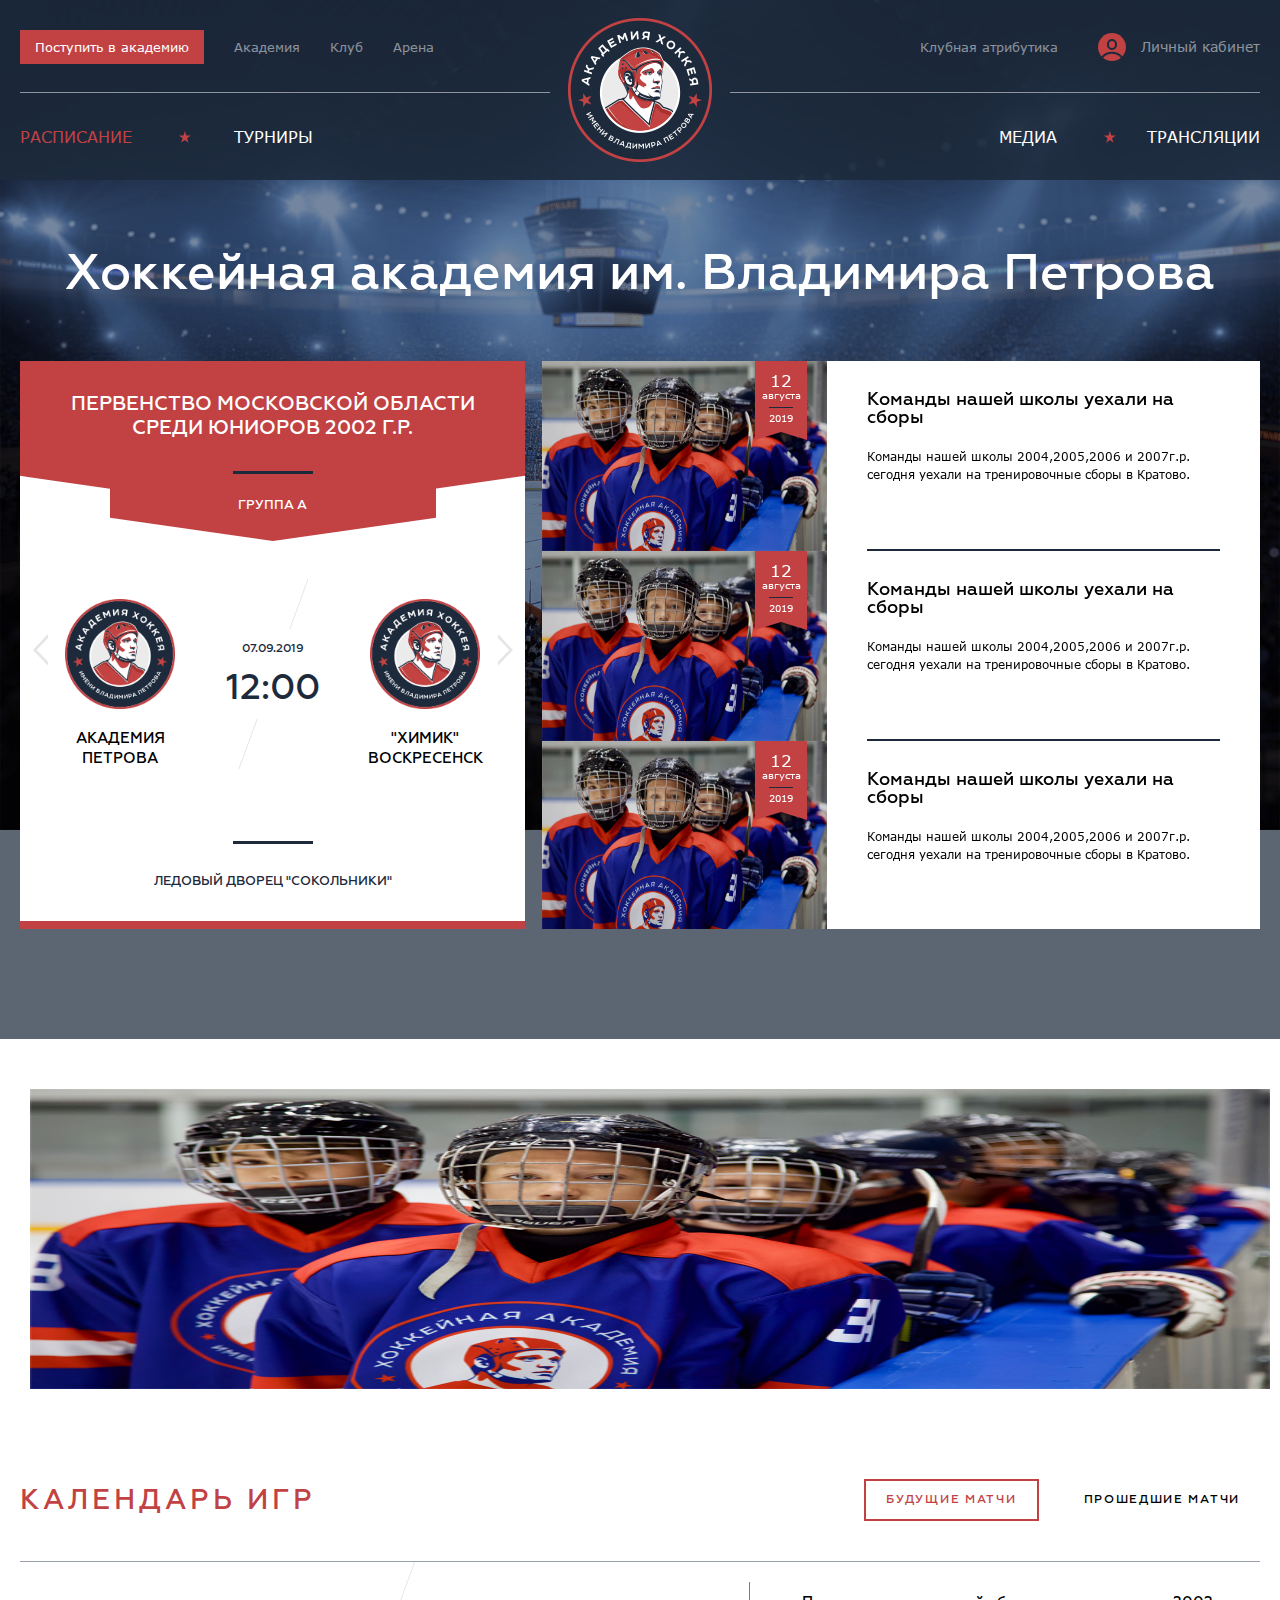
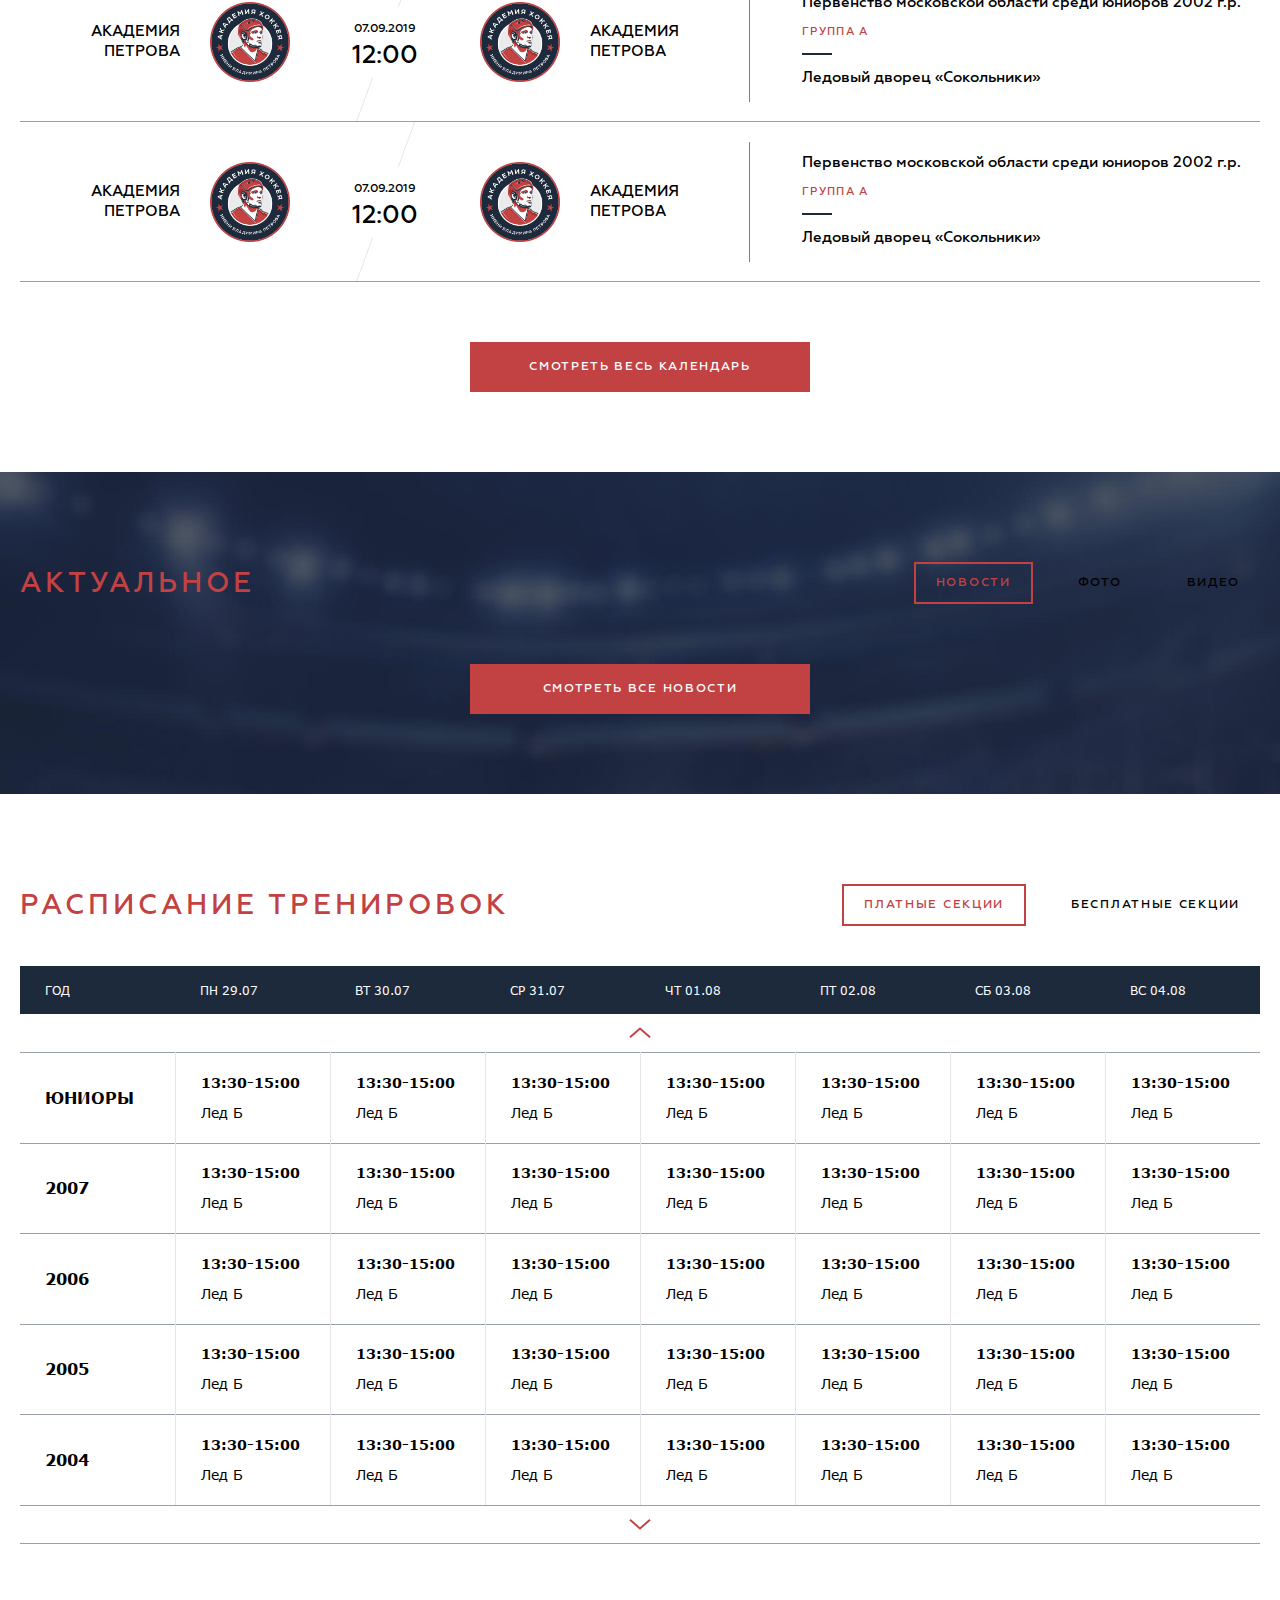
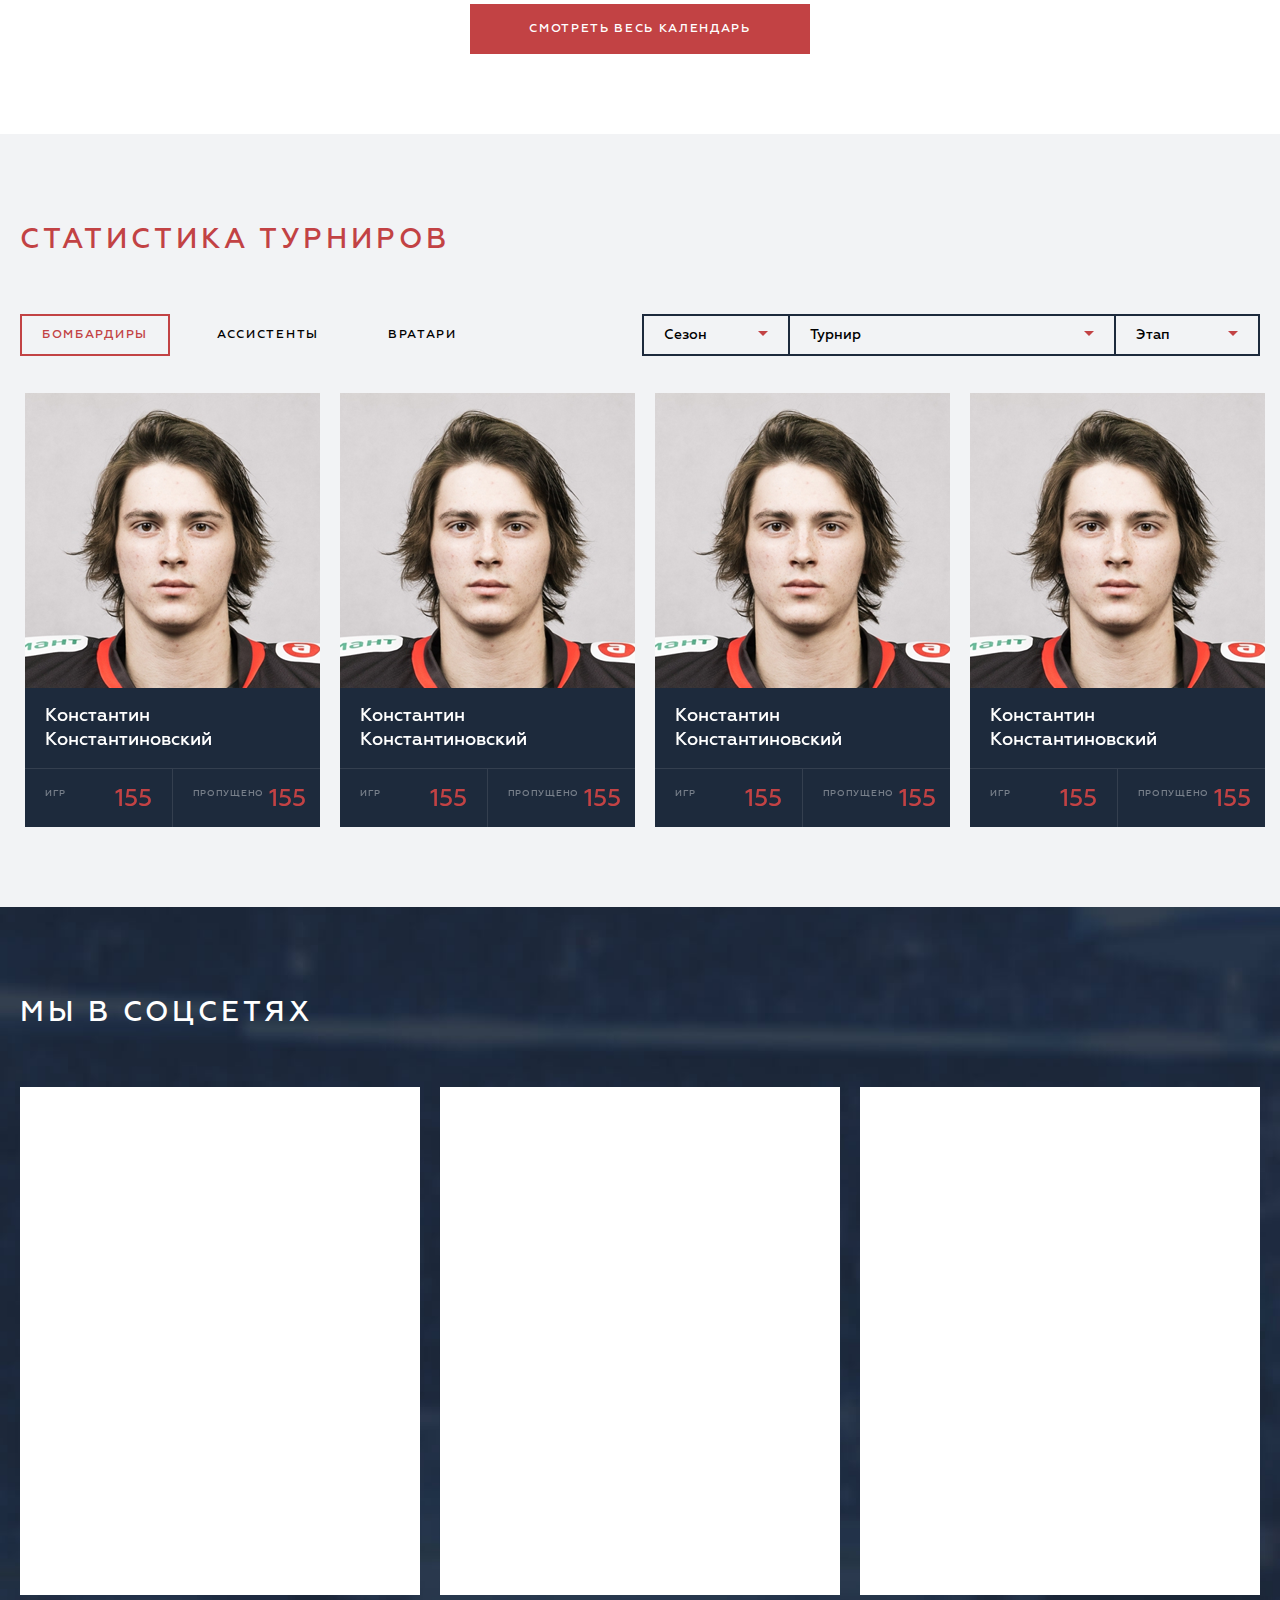
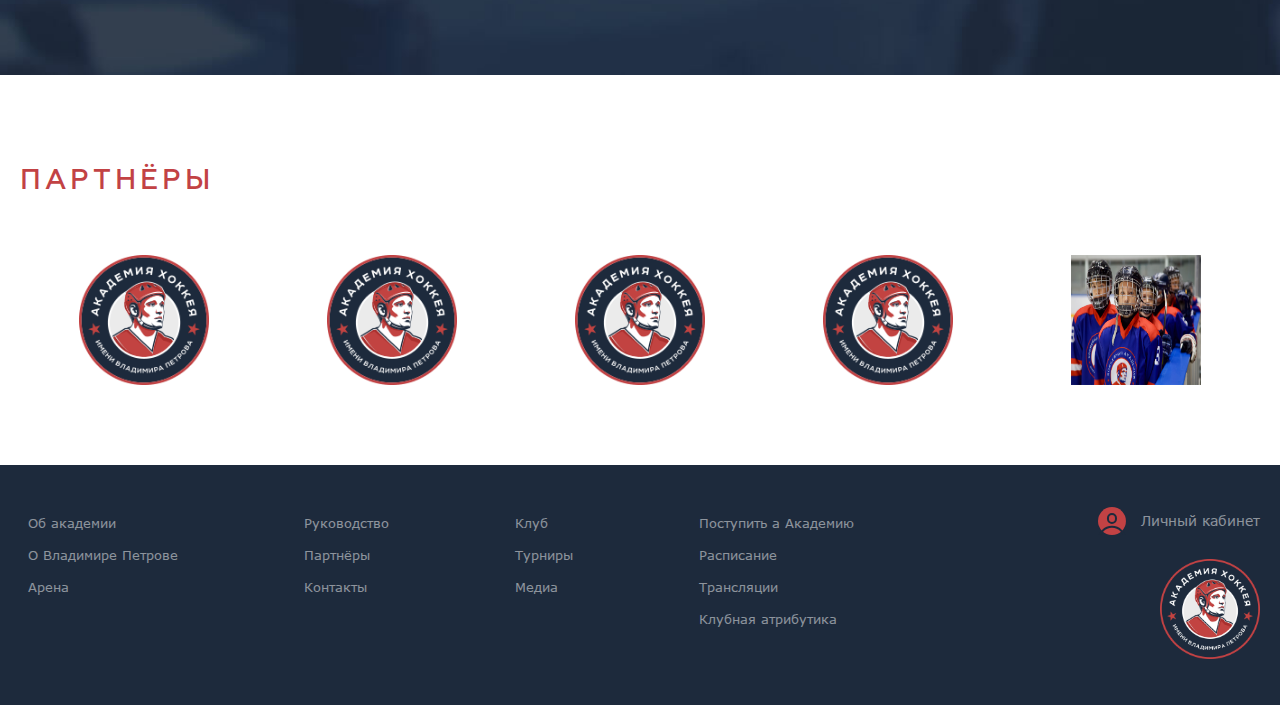
==== commit f0407706: "Правки layout" ====
--- a/index.html
+++ b/index.html
@@ -82,791 +82,789 @@
             </div>
         </header>
         <div class="main-container">
-            <div class="main-content">
-                <section class="promo main-background">
-                    <h1 class="promo__title">Хоккейная академия им. Владимира Петрова</h1>
-                    <div class="promo__wrapper container">
-                        <div class="promo-calendar">
-                            <div class="promo-calendar__navigation js-promo-calendar-controls">
-                                <a class="promo-calendar__arrow promo-calendar__arrow--left">
-                                    <svg class="promo-calendar__icon" width="15" height="40"><use xlink:href="img/sprite.svg#arrow"></use></svg>
+            <section class="promo">
+                <h1 class="promo__title">Хоккейная академия им. Владимира Петрова</h1>
+                <div class="promo__wrapper container">
+                    <div class="promo-calendar">
+                        <div class="promo-calendar__navigation js-promo-calendar-controls">
+                            <a class="promo-calendar__arrow promo-calendar__arrow--left">
+                                <svg class="promo-calendar__icon" width="15" height="40"><use xlink:href="img/sprite.svg#arrow"></use></svg>
+                            </a>
+                            <a class="promo-calendar__arrow promo-calendar__arrow--right">
+                                <svg class="promo-calendar__icon" width="15" height="40"><use xlink:href="img/sprite.svg#arrow"></use></svg>
+                            </a>
+                        </div>
+                        <ul class="promo-calendar__list js-tiny-slider"
+                            data-controls-container=".js-promo-calendar-controls"
+                            data-controls="true"
+                            data-items="1"
+                            data-start-index="0"
+                            data-loop = "true"
+                            data-speed = "500"
+                            data-mouse-drag = "true"
+                        >
+                            <li class="promo-calendar__item">
+                                <svg class="promo-calendar__icon-top" width="505" height="180"><use xlink:href="img/sprite.svg#promo-calendar-icon"></use></svg>
+                                <a class="promo-calendar__title" href="#">Первенство Московской области среди юниоров 2002 г.p.</a>
+                                <p class="promo-calendar__subtitle">Группа А</p>
+                                <div class="promo-calendar__main">
+                                    <a class="promo-calendar__team" href="#">
+                                        <img class="promo-calendar__logo" src="img/logo.png" width="110" height="110">
+                                        <p class="promo-calendar__team-name">Академия Петрова</p>
+                                    </a>
+                                    <a class="promo-calendar__middle" href="#">
+                                        <div class="promo-calendar__date">07.09.2019</div>
+                                        <div class="promo-calendar__middle-main">12:00</div>
+                                    </a>
+                                    <a class="promo-calendar__team" href="#">
+                                        <img class="promo-calendar__logo" src="img/logo.png" width="110" height="110">
+                                        <p class="promo-calendar__team-name">"Химик" Воскресенск</p>
+                                    </a>
+                                </div>
+                                <p class="promo-calendar__place">Ледовый дворец "Сокольники"</p>
+                            </li>
+                            <li class="promo-calendar__item">
+                                <svg class="promo-calendar__icon-top" width="505" height="180"><use xlink:href="#promo-calendar-icon"></use></svg>
+                                <a class="promo-calendar__title" href="#">Первенство Московской области среди юниоров 2002 г.p.</a>
+                                <p class="promo-calendar__subtitle">Группа А</p>
+                                <div class="promo-calendar__main">
+                                    <a class="promo-calendar__team" href="#">
+                                        <img class="promo-calendar__logo" src="img/logo.png" width="110" height="110">
+                                        <p class="promo-calendar__team-name">Академия Петрова</p>
+                                    </a>
+                                    <a class="promo-calendar__middle" href="#">
+                                        <div class="promo-calendar__date">07.09.2019</div>
+                                        <div class="promo-calendar__middle-main">12:00</div>
+                                    </a>
+                                    <a class="promo-calendar__team" href="#">
+                                        <img class="promo-calendar__logo" src="img/logo.png" width="110" height="110">
+                                        <p class="promo-calendar__team-name">"Химик" Воскресенск</p>
+                                    </a>
+                                </div>
+                                <p class="promo-calendar__place">Ледовый дворец "Сокольники"</p>
+                            </li>
+                        </ul>
+                    </div>
+                    <div class="news-slider">
+                        <ul class="news-slider__list js-tiny-slider"
+                            data-items="3"
+                            data-slide-by="3"
+                            data-axis="vertical"
+                            data-loop="true"
+                            data-autoplay="true"
+                            data-autoplay-timeout="5000"
+                            data-autoplay-over-pause="true"
+                            data-speed="750"
+                            data-mouse-drag="true"
+                        >
+                            <li class="news-slider__item">
+                                <a class="news-slider__link" href="#">
+                                    <div class="news-slider__picture">
+                                        <img class="news-slider__img" src="img/dev-img.png" width="285" height="190">
+                                        <div class="news-slider__date">
+                                            <svg class="news-slider__icon" width="52" height="79"><use xlink:href="img/sprite.svg#news-date"></use></svg>
+                                            <div class="news-slider__date-text">
+                                                <p class="news-slider__number">12</p>
+                                                <p class="news-slider__month">августа</p>
+                                                <div class="news-slider__year">2019</div>
+                                            </div>
+                                        </div>
+                                    </div>
+                                    <div class="news-slider__content">
+                                        <p class="news-slider__title">Команды нашей школы уехали на сборы</p>
+                                        <p class="news-slider__description">Команды нашей школы 2004,2005,2006 и 2007г.р. сегодня уехали на тренировочные сборы в Кратово. </p>
+                                    </div>
                                 </a>
-                                <a class="promo-calendar__arrow promo-calendar__arrow--right">
-                                    <svg class="promo-calendar__icon" width="15" height="40"><use xlink:href="img/sprite.svg#arrow"></use></svg>
+                            </li>
+                            <li class="news-slider__item">
+                                <a class="news-slider__link" href="#">
+                                    <div class="news-slider__picture">
+                                        <img class="news-slider__img" src="img/dev-img.png" width="285" height="190">
+                                        <div class="news-slider__date">
+                                            <svg class="news-slider__icon" width="52" height="79"><use xlink:href="img/sprite.svg#news-date"></use></svg>
+                                            <div class="news-slider__date-text">
+                                                <p class="news-slider__number">12</p>
+                                                <p class="news-slider__month">августа</p>
+                                                <div class="news-slider__year">2019</div>
+                                            </div>
+                                        </div>
+                                    </div>
+                                    <div class="news-slider__content">
+                                        <p class="news-slider__title">Команды нашей школы уехали на сборы</p>
+                                        <p class="news-slider__description">Команды нашей школы 2004,2005,2006 и 2007г.р. сегодня уехали на тренировочные сборы в Кратово. </p>
+                                    </div>
                                 </a>
-                            </div>
-                            <ul class="promo-calendar__list js-tiny-slider"
-                                data-controls-container=".js-promo-calendar-controls"
-                                data-controls="true"
-                                data-items="1"
-                                data-start-index="0"
-                                data-loop = "true"
-                                data-speed = "500"
-                                data-mouse-drag = "true"
-                            >
-                                <li class="promo-calendar__item">
-                                    <svg class="promo-calendar__icon-top" width="505" height="180"><use xlink:href="img/sprite.svg#promo-calendar-icon"></use></svg>
-                                    <a class="promo-calendar__title" href="#">Первенство Московской области среди юниоров 2002 г.p.</a>
-                                    <p class="promo-calendar__subtitle">Группа А</p>
-                                    <div class="promo-calendar__main">
-                                        <a class="promo-calendar__team" href="#">
-                                            <img class="promo-calendar__logo" src="img/logo.png" width="110" height="110">
-                                            <p class="promo-calendar__team-name">Академия Петрова</p>
-                                        </a>
-                                        <a class="promo-calendar__middle" href="#">
-                                            <div class="promo-calendar__date">07.09.2019</div>
-                                            <div class="promo-calendar__middle-main">12:00</div>
-                                        </a>
-                                        <a class="promo-calendar__team" href="#">
-                                            <img class="promo-calendar__logo" src="img/logo.png" width="110" height="110">
-                                            <p class="promo-calendar__team-name">"Химик" Воскресенск</p>
-                                        </a>
-                                    </div>
-                                    <p class="promo-calendar__place">Ледовый дворец "Сокольники"</p>
+                            </li>
+                            <li class="news-slider__item">
+                                <a class="news-slider__link" href="#">
+                                    <div class="news-slider__picture">
+                                        <img class="news-slider__img" src="img/dev-img.png" width="285" height="190">
+                                        <div class="news-slider__date">
+                                            <svg class="news-slider__icon" width="52" height="79"><use xlink:href="img/sprite.svg#news-date"></use></svg>
+                                            <div class="news-slider__date-text">
+                                                <p class="news-slider__number">12</p>
+                                                <p class="news-slider__month">августа</p>
+                                                <div class="news-slider__year">2019</div>
+                                            </div>
+                                        </div>
+                                    </div>
+                                    <div class="news-slider__content">
+                                        <p class="news-slider__title">Команды нашей школы уехали на сборы</p>
+                                        <p class="news-slider__description">Команды нашей школы 2004,2005,2006 и 2007г.р. сегодня уехали на тренировочные сборы в Кратово. </p>
+                                    </div>
+                                </a>
+                            </li>
+                            <li class="news-slider__item">
+                                <a class="news-slider__link" href="#">
+                                    <div class="news-slider__picture">
+                                        <img class="news-slider__img" src="img/dev-img.png" width="285" height="190">
+                                        <div class="news-slider__date">
+                                            <svg class="news-slider__icon" width="52" height="79"><use xlink:href="img/sprite.svg#news-date"></use></svg>
+                                            <div class="news-slider__date-text">
+                                                <p class="news-slider__number">12</p>
+                                                <p class="news-slider__month">августа</p>
+                                                <div class="news-slider__year">2019</div>
+                                            </div>
+                                        </div>
+                                    </div>
+                                    <div class="news-slider__content">
+                                        <p class="news-slider__title">Команды нашей школы уехали на сборы</p>
+                                        <p class="news-slider__description">Команды нашей школы 2004,2005,2006 и 2007г.р. сегодня уехали на тренировочные сборы в Кратово. </p>
+                                    </div>
+                                </a>
+                            </li>
+                        </ul>
+                    </div>
+                </div>
+            </section>
+            <section class="banner white-background">
+                <div class="container">
+                    <a class="banner__link" href="#">
+                        <img class="banner__img" src="img/dev-img.png" width="1240" height="300">
+                    </a>
+                </div>
+            </section>
+            <section class="calendar-block white-background">
+                <div class="container container--padding">
+                    <div class="tabs">
+                        <div class="tabs__top">
+                            <h2 class="subtitle tabs__title">Календарь игр</h2>
+                            <ul class="tabs__navigation">
+                                <li class="tabs__item tabs__item--active">
+                                    <a class="tabs__link" href="#">Будущие матчи</a>
                                 </li>
-                                <li class="promo-calendar__item">
-                                    <svg class="promo-calendar__icon-top" width="505" height="180"><use xlink:href="#promo-calendar-icon"></use></svg>
-                                    <a class="promo-calendar__title" href="#">Первенство Московской области среди юниоров 2002 г.p.</a>
-                                    <p class="promo-calendar__subtitle">Группа А</p>
-                                    <div class="promo-calendar__main">
-                                        <a class="promo-calendar__team" href="#">
-                                            <img class="promo-calendar__logo" src="img/logo.png" width="110" height="110">
-                                            <p class="promo-calendar__team-name">Академия Петрова</p>
-                                        </a>
-                                        <a class="promo-calendar__middle" href="#">
-                                            <div class="promo-calendar__date">07.09.2019</div>
-                                            <div class="promo-calendar__middle-main">12:00</div>
-                                        </a>
-                                        <a class="promo-calendar__team" href="#">
-                                            <img class="promo-calendar__logo" src="img/logo.png" width="110" height="110">
-                                            <p class="promo-calendar__team-name">"Химик" Воскресенск</p>
-                                        </a>
-                                    </div>
-                                    <p class="promo-calendar__place">Ледовый дворец "Сокольники"</p>
+                                <li class="tabs__item">
+                                    <a class="tabs__link" href="#">Прошедшие матчи</a>
                                 </li>
                             </ul>
                         </div>
-                        <div class="news-slider">
-                            <ul class="news-slider__list js-tiny-slider"
-                                data-items="3"
-                                data-slide-by="3"
-                                data-axis="vertical"
-                                data-loop="true"
-                                data-autoplay="true"
-                                data-autoplay-timeout="5000"
-                                data-autoplay-over-pause="true"
-                                data-speed="750"
-                                data-mouse-drag="true"
-                            >
-                                <li class="news-slider__item">
-                                    <a class="news-slider__link" href="#">
-                                        <div class="news-slider__picture">
-                                            <img class="news-slider__img" src="img/dev-img.png" width="285" height="190">
-                                            <div class="news-slider__date">
-                                                <svg class="news-slider__icon" width="52" height="79"><use xlink:href="img/sprite.svg#news-date"></use></svg>
-                                                <div class="news-slider__date-text">
-                                                    <p class="news-slider__number">12</p>
-                                                    <p class="news-slider__month">августа</p>
-                                                    <div class="news-slider__year">2019</div>
-                                                </div>
-                                            </div>
-                                        </div>
-                                        <div class="news-slider__content">
-                                            <p class="news-slider__title">Команды нашей школы уехали на сборы</p>
-                                            <p class="news-slider__description">Команды нашей школы 2004,2005,2006 и 2007г.р. сегодня уехали на тренировочные сборы в Кратово. </p>
-                                        </div>
-                                    </a>
+                        <div class="tabs__content">
+                            <div class="tabs__pane">
+                                <ul class="calendar">
+                                    <li class="calendar__item">
+                                        <div class="calendar__main">
+                                            <a class="calendar__team calendar__team--left" href="#">
+                                                <img class="calendar__img" src="img/logo.png" width="80" height="80">
+                                                <p class="calendar__team-name">Академия Петрова</p>
+                                            </a>
+                                            <a class="calendar__score" href="#">
+                                                <div class="calendar__date">07.09.2019</div>
+                                                <div class="calendar__score-main">12:00</div>
+                                                <!--Вид со счётом-->
+                                                <!--<div class="calendar__score-main">8 - 3</div>-->
+                                            </a>
+                                            <a class="calendar__team" href="#">
+                                                <img class="calendar__img" src="img/logo.png" width="80" height="80">
+                                                <p class="calendar__team-name">Академия Петрова</p>
+                                            </a>
+                                        </div>
+                                        <div class="calendar__sidebar">
+                                            <a class="calendar__tournament" href="#">Первенство московской области среди юниоров 2002 г.р.</a>
+                                            <a class="calendar__group" href="#">Группа А</a>
+                                            <a class="calendar__place" href="#">Ледовый дворец «Сокольники»</a>
+                                        </div>
+                                    </li>
+                                    <li class="calendar__item">
+                                        <div class="calendar__main">
+                                            <a class="calendar__team calendar__team--left" href="#">
+                                                <img class="calendar__img" src="img/logo.png" width="80" height="80">
+                                                <p class="calendar__team-name">Академия Петрова</p>
+                                            </a>
+                                            <a class="calendar__score" href="#">
+                                                <div class="calendar__date">07.09.2019</div>
+                                                <div class="calendar__score-main">12:00</div>
+                                                <!--<div class="calendar__score-main">8 - 3</div>-->
+                                            </a>
+                                            <a class="calendar__team" href="#">
+                                                <img class="calendar__img" src="img/logo.png" width="80" height="80">
+                                                <p class="calendar__team-name">Академия Петрова</p>
+                                            </a>
+                                        </div>
+                                        <div class="calendar__sidebar">
+                                            <a class="calendar__tournament" href="#">Первенство московской области среди юниоров 2002 г.р.</a>
+                                            <a class="calendar__group" href="#">Группа А</a>
+                                            <a class="calendar__place" href="#">Ледовый дворец «Сокольники»</a>
+                                        </div>
+                                    </li>
+                                </ul>
+                            </div>
+                            <div class="tabs__pane"></div>
+                        </div>
+                    </div>
+                    <a class="button" href="#">Смотреть весь календарь</a>
+                </div>
+            </section>
+            <section class="index-media">
+                <div class="container container--padding">
+                    <div class="tabs">
+                        <div class="tabs__top">
+                            <h2 class="subtitle tabs__title">Актуальное</h2>
+                            <ul class="tabs__navigation">
+                                <li class="tabs__item tabs__item--active">
+                                    <a class="tabs__link" href="#">Новости</a>
                                 </li>
-                                <li class="news-slider__item">
-                                    <a class="news-slider__link" href="#">
-                                        <div class="news-slider__picture">
-                                            <img class="news-slider__img" src="img/dev-img.png" width="285" height="190">
-                                            <div class="news-slider__date">
-                                                <svg class="news-slider__icon" width="52" height="79"><use xlink:href="img/sprite.svg#news-date"></use></svg>
-                                                <div class="news-slider__date-text">
-                                                    <p class="news-slider__number">12</p>
-                                                    <p class="news-slider__month">августа</p>
-                                                    <div class="news-slider__year">2019</div>
-                                                </div>
-                                            </div>
-                                        </div>
-                                        <div class="news-slider__content">
-                                            <p class="news-slider__title">Команды нашей школы уехали на сборы</p>
-                                            <p class="news-slider__description">Команды нашей школы 2004,2005,2006 и 2007г.р. сегодня уехали на тренировочные сборы в Кратово. </p>
-                                        </div>
-                                    </a>
+                                <li class="tabs__item">
+                                    <a class="tabs__link" href="#">Фото</a>
                                 </li>
-                                <li class="news-slider__item">
-                                    <a class="news-slider__link" href="#">
-                                        <div class="news-slider__picture">
-                                            <img class="news-slider__img" src="img/dev-img.png" width="285" height="190">
-                                            <div class="news-slider__date">
-                                                <svg class="news-slider__icon" width="52" height="79"><use xlink:href="img/sprite.svg#news-date"></use></svg>
-                                                <div class="news-slider__date-text">
-                                                    <p class="news-slider__number">12</p>
-                                                    <p class="news-slider__month">августа</p>
-                                                    <div class="news-slider__year">2019</div>
-                                                </div>
-                                            </div>
-                                        </div>
-                                        <div class="news-slider__content">
-                                            <p class="news-slider__title">Команды нашей школы уехали на сборы</p>
-                                            <p class="news-slider__description">Команды нашей школы 2004,2005,2006 и 2007г.р. сегодня уехали на тренировочные сборы в Кратово. </p>
-                                        </div>
-                                    </a>
-                                </li>
-                                <li class="news-slider__item">
-                                    <a class="news-slider__link" href="#">
-                                        <div class="news-slider__picture">
-                                            <img class="news-slider__img" src="img/dev-img.png" width="285" height="190">
-                                            <div class="news-slider__date">
-                                                <svg class="news-slider__icon" width="52" height="79"><use xlink:href="img/sprite.svg#news-date"></use></svg>
-                                                <div class="news-slider__date-text">
-                                                    <p class="news-slider__number">12</p>
-                                                    <p class="news-slider__month">августа</p>
-                                                    <div class="news-slider__year">2019</div>
-                                                </div>
-                                            </div>
-                                        </div>
-                                        <div class="news-slider__content">
-                                            <p class="news-slider__title">Команды нашей школы уехали на сборы</p>
-                                            <p class="news-slider__description">Команды нашей школы 2004,2005,2006 и 2007г.р. сегодня уехали на тренировочные сборы в Кратово. </p>
-                                        </div>
-                                    </a>
+                                <li class="tabs__item">
+                                    <a class="tabs__link" href="#">Видео</a>
                                 </li>
                             </ul>
                         </div>
-                    </div>
-                </section>
-                <section class="banner white-background">
-                    <div class="container">
-                        <a class="banner__link" href="#">
-                            <img class="banner__img" src="img/dev-img.png" width="1240" height="300">
-                        </a>
-                    </div>
-                </section>
-                <section class="calendar-block white-background">
-                    <div class="container container--padding">
-                        <div class="tabs">
-                            <div class="tabs__top">
-                                <h2 class="subtitle tabs__title">Календарь игр</h2>
-                                <ul class="tabs__navigation">
-                                    <li class="tabs__item tabs__item--active">
-                                        <a class="tabs__link" href="#">Будущие матчи</a>
-                                    </li>
-                                    <li class="tabs__item">
-                                        <a class="tabs__link" href="#">Прошедшие матчи</a>
-                                    </li>
-                                </ul>
+                        <div class="tabs__content">
+                            <div class="tabs__pane">
+                                <div class=""></div>
+                                <a class="button" href="#">Смотреть вce новости</a>
                             </div>
-                            <div class="tabs__content">
-                                <div class="tabs__pane">
-                                    <ul class="calendar">
-                                        <li class="calendar__item">
-                                            <div class="calendar__main">
-                                                <a class="calendar__team calendar__team--left" href="#">
-                                                    <img class="calendar__img" src="img/logo.png" width="80" height="80">
-                                                    <p class="calendar__team-name">Академия Петрова</p>
-                                                </a>
-                                                <a class="calendar__score" href="#">
-                                                    <div class="calendar__date">07.09.2019</div>
-                                                    <div class="calendar__score-main">12:00</div>
-                                                    <!--Вид со счётом-->
-                                                    <!--<div class="calendar__score-main">8 - 3</div>-->
-                                                </a>
-                                                <a class="calendar__team" href="#">
-                                                    <img class="calendar__img" src="img/logo.png" width="80" height="80">
-                                                    <p class="calendar__team-name">Академия Петрова</p>
-                                                </a>
-                                            </div>
-                                            <div class="calendar__sidebar">
-                                                <a class="calendar__tournament" href="#">Первенство московской области среди юниоров 2002 г.р.</a>
-                                                <a class="calendar__group" href="#">Группа А</a>
-                                                <a class="calendar__place" href="#">Ледовый дворец «Сокольники»</a>
-                                            </div>
-                                        </li>
-                                        <li class="calendar__item">
-                                            <div class="calendar__main">
-                                                <a class="calendar__team calendar__team--left" href="#">
-                                                    <img class="calendar__img" src="img/logo.png" width="80" height="80">
-                                                    <p class="calendar__team-name">Академия Петрова</p>
-                                                </a>
-                                                <a class="calendar__score" href="#">
-                                                    <div class="calendar__date">07.09.2019</div>
-                                                    <div class="calendar__score-main">12:00</div>
-                                                    <!--<div class="calendar__score-main">8 - 3</div>-->
-                                                </a>
-                                                <a class="calendar__team" href="#">
-                                                    <img class="calendar__img" src="img/logo.png" width="80" height="80">
-                                                    <p class="calendar__team-name">Академия Петрова</p>
-                                                </a>
-                                            </div>
-                                            <div class="calendar__sidebar">
-                                                <a class="calendar__tournament" href="#">Первенство московской области среди юниоров 2002 г.р.</a>
-                                                <a class="calendar__group" href="#">Группа А</a>
-                                                <a class="calendar__place" href="#">Ледовый дворец «Сокольники»</a>
-                                            </div>
-                                        </li>
-                                    </ul>
-                                </div>
-                                <div class="tabs__pane"></div>
-                            </div>
-                        </div>
-                        <a class="button" href="#">Смотреть весь календарь</a>
-                    </div>
-                </section>
-                <section class="index-media">
-                    <div class="container container--padding">
-                        <div class="tabs">
-                            <div class="tabs__top">
-                                <h2 class="subtitle tabs__title">Актуальное</h2>
-                                <ul class="tabs__navigation">
-                                    <li class="tabs__item tabs__item--active">
-                                        <a class="tabs__link" href="#">Новости</a>
-                                    </li>
-                                    <li class="tabs__item">
-                                        <a class="tabs__link" href="#">Фото</a>
-                                    </li>
-                                    <li class="tabs__item">
-                                        <a class="tabs__link" href="#">Видео</a>
-                                    </li>
-                                </ul>
-                            </div>
-                            <div class="tabs__content">
-                                <div class="tabs__pane">
-                                    <div class=""></div>
-                                    <a class="button" href="#">Смотреть вce новости</a>
-                                </div>
-                                <div class="tabs__pane"></div>
-                            </div>
+                            <div class="tabs__pane"></div>
                         </div>
                     </div>
-                </section>
-                <section class="schedule-block white-background">
-                    <div class="container container--padding">
-                        <div class="tabs">
-                            <div class="tabs__top">
-                                <h2 class="subtitle tabs__title">Расписание тренировок</h2>
-                                <ul class="tabs__navigation">
-                                    <li class="tabs__item tabs__item--active">
-                                        <a class="tabs__link" href="#">Платные секции</a>
-                                    </li>
-                                    <li class="tabs__item">
-                                        <a class="tabs__link" href="#">Бесплатные секции</a>
-                                    </li>
-                                </ul>
-                            </div>
-                            <div class="tabs__content">
-                                <div class="tabs__pane">
-                                    <div class="schedule">
-                                        <div class="schedule__top">
-                                            <table class="table table--schedule">
-                                                <thead>
-                                                <tr class="schedule__head">
-                                                    <th class="schedule__cell">Год</th>
-                                                    <th class="schedule__cell">Пн 29.07</th>
-                                                    <th class="schedule__cell">Вт 30.07</th>
-                                                    <th class="schedule__cell">Ср 31.07</th>
-                                                    <th class="schedule__cell">Чт 01.08</th>
-                                                    <th class="schedule__cell">Пт 02.08</th>
-                                                    <th class="schedule__cell">Сб 03.08</th>
-                                                    <th class="schedule__cell">Вс 04.08</th>
-                                                </tr>
-                                                </thead>
-                                            </table>
-                                        </div>
-                                        <div class="schedule__content">
-                                            <div class="schedule__navigation js-schedule-controls">
-                                                <a class="schedule__arrow schedule__arrow--up">
-                                                    <svg class="schedule__icon" width="22" height="11"><use xlink:href="img/sprite.svg#arrow-horizontal"></use></svg>
-                                                </a>
-                                                <a class="schedule__arrow schedule__arrow--down">
-                                                    <svg class="schedule__icon" width="22" height="11"><use xlink:href="img/sprite.svg#arrow-horizontal"></use></svg>
-                                                </a>
-                                            </div>
-                                            <div class="schedule__content__list js-tiny-slider"
-                                                 data-controls-container=".js-schedule-controls"
-                                                 data-controls="true"
-                                                 data-items="5"
-                                                 data-slide-by="5"
-                                                 data-axis="vertical"
-                                                 data-loop="true"
-                                                 data-autoplay="true"
-                                                 data-autoplay-timeout="5000"
-                                                 data-autoplay-over-pause="true"
-                                                 data-speed="750"
-                                                 data-mouse-drag="true"
-                                            >
-                                                <div class="schedule__content-row">
-                                                    <table class="table table--schedule">
-                                                        <tbody>
-                                                        <tr class="schedule__row">
-                                                            <td class="schedule__cell schedule__first">Юниоры</td>
-                                                            <td class="schedule__cell">
-                                                                <div class="schedule__title">13:30-15:00</div>
-                                                                <div class="schedule__text">Лед Б</div>
-                                                            </td>
-                                                            <td class="schedule__cell">
-                                                                <div class="schedule__title">13:30-15:00</div>
-                                                                <div class="schedule__text">Лед Б</div>
-                                                            </td>
-                                                            <td class="schedule__cell">
-                                                                <div class="schedule__title">13:30-15:00</div>
-                                                                <div class="schedule__text">Лед Б</div>
-                                                            </td>
-                                                            <td class="schedule__cell">
-                                                                <div class="schedule__title">13:30-15:00</div>
-                                                                <div class="schedule__text">Лед Б</div>
-                                                            </td>
-                                                            <td class="schedule__cell">
-                                                                <div class="schedule__title">13:30-15:00</div>
-                                                                <div class="schedule__text">Лед Б</div>
-                                                            </td>
-                                                            <td class="schedule__cell">
-                                                                <div class="schedule__title">13:30-15:00</div>
-                                                                <div class="schedule__text">Лед Б</div>
-                                                            </td>
-                                                            <td class="schedule__cell">
-                                                                <div class="schedule__title">13:30-15:00</div>
-                                                                <div class="schedule__text">Лед Б</div>
-                                                            </td>
-                                                        </tr>
-                                                        </tbody>
-                                                    </table>
-                                                </div>
-                                                <div class="schedule__content-row">
-                                                    <table class="table table--schedule">
-                                                        <tbody>
-                                                        <tr class="schedule__row">
-                                                            <td class="schedule__cell schedule__first">2007</td>
-                                                            <td class="schedule__cell">
-                                                                <div class="schedule__title">13:30-15:00</div>
-                                                                <div class="schedule__text">Лед Б</div>
-                                                            </td>
-                                                            <td class="schedule__cell">
-                                                                <div class="schedule__title">13:30-15:00</div>
-                                                                <div class="schedule__text">Лед Б</div>
-                                                            </td>
-                                                            <td class="schedule__cell">
-                                                                <div class="schedule__title">13:30-15:00</div>
-                                                                <div class="schedule__text">Лед Б</div>
-                                                            </td>
-                                                            <td class="schedule__cell">
-                                                                <div class="schedule__title">13:30-15:00</div>
-                                                                <div class="schedule__text">Лед Б</div>
-                                                            </td>
-                                                            <td class="schedule__cell">
-                                                                <div class="schedule__title">13:30-15:00</div>
-                                                                <div class="schedule__text">Лед Б</div>
-                                                            </td>
-                                                            <td class="schedule__cell">
-                                                                <div class="schedule__title">13:30-15:00</div>
-                                                                <div class="schedule__text">Лед Б</div>
-                                                            </td>
-                                                            <td class="schedule__cell">
-                                                                <div class="schedule__title">13:30-15:00</div>
-                                                                <div class="schedule__text">Лед Б</div>
-                                                            </td>
-                                                        </tr>
-                                                        </tbody>
-                                                    </table>
-                                                </div>
-                                                <div class="schedule__content-row">
-                                                    <table class="table table--schedule">
-                                                        <tbody>
-                                                        <tr class="schedule__row">
-                                                            <td class="schedule__cell schedule__first">2006</td>
-                                                            <td class="schedule__cell">
-                                                                <div class="schedule__title">13:30-15:00</div>
-                                                                <div class="schedule__text">Лед Б</div>
-                                                            </td>
-                                                            <td class="schedule__cell">
-                                                                <div class="schedule__title">13:30-15:00</div>
-                                                                <div class="schedule__text">Лед Б</div>
-                                                            </td>
-                                                            <td class="schedule__cell">
-                                                                <div class="schedule__title">13:30-15:00</div>
-                                                                <div class="schedule__text">Лед Б</div>
-                                                            </td>
-                                                            <td class="schedule__cell">
-                                                                <div class="schedule__title">13:30-15:00</div>
-                                                                <div class="schedule__text">Лед Б</div>
-                                                            </td>
-                                                            <td class="schedule__cell">
-                                                                <div class="schedule__title">13:30-15:00</div>
-                                                                <div class="schedule__text">Лед Б</div>
-                                                            </td>
-                                                            <td class="schedule__cell">
-                                                                <div class="schedule__title">13:30-15:00</div>
-                                                                <div class="schedule__text">Лед Б</div>
-                                                            </td>
-                                                            <td class="schedule__cell">
-                                                                <div class="schedule__title">13:30-15:00</div>
-                                                                <div class="schedule__text">Лед Б</div>
-                                                            </td>
-                                                        </tr>
-                                                        </tbody>
-                                                    </table>
-                                                </div>
-                                                <div class="schedule__content-row">
-                                                    <table class="table table--schedule">
-                                                        <tbody>
-                                                        <tr class="schedule__row">
-                                                            <td class="schedule__cell schedule__first">2005</td>
-                                                            <td class="schedule__cell">
-                                                                <div class="schedule__title">13:30-15:00</div>
-                                                                <div class="schedule__text">Лед Б</div>
-                                                            </td>
-                                                            <td class="schedule__cell">
-                                                                <div class="schedule__title">13:30-15:00</div>
-                                                                <div class="schedule__text">Лед Б</div>
-                                                            </td>
-                                                            <td class="schedule__cell">
-                                                                <div class="schedule__title">13:30-15:00</div>
-                                                                <div class="schedule__text">Лед Б</div>
-                                                            </td>
-                                                            <td class="schedule__cell">
-                                                                <div class="schedule__title">13:30-15:00</div>
-                                                                <div class="schedule__text">Лед Б</div>
-                                                            </td>
-                                                            <td class="schedule__cell">
-                                                                <div class="schedule__title">13:30-15:00</div>
-                                                                <div class="schedule__text">Лед Б</div>
-                                                            </td>
-                                                            <td class="schedule__cell">
-                                                                <div class="schedule__title">13:30-15:00</div>
-                                                                <div class="schedule__text">Лед Б</div>
-                                                            </td>
-                                                            <td class="schedule__cell">
-                                                                <div class="schedule__title">13:30-15:00</div>
-                                                                <div class="schedule__text">Лед Б</div>
-                                                            </td>
-                                                        </tr>
-                                                        </tbody>
-                                                    </table>
-                                                </div>
-                                                <div class="schedule__content-row">
-                                                    <table class="table table--schedule">
-                                                        <tbody>
-                                                        <tr class="schedule__row">
-                                                            <td class="schedule__cell schedule__first">2004</td>
-                                                            <td class="schedule__cell">
-                                                                <div class="schedule__title">13:30-15:00</div>
-                                                                <div class="schedule__text">Лед Б</div>
-                                                            </td>
-                                                            <td class="schedule__cell">
-                                                                <div class="schedule__title">13:30-15:00</div>
-                                                                <div class="schedule__text">Лед Б</div>
-                                                            </td>
-                                                            <td class="schedule__cell">
-                                                                <div class="schedule__title">13:30-15:00</div>
-                                                                <div class="schedule__text">Лед Б</div>
-                                                            </td>
-                                                            <td class="schedule__cell">
-                                                                <div class="schedule__title">13:30-15:00</div>
-                                                                <div class="schedule__text">Лед Б</div>
-                                                            </td>
-                                                            <td class="schedule__cell">
-                                                                <div class="schedule__title">13:30-15:00</div>
-                                                                <div class="schedule__text">Лед Б</div>
-                                                            </td>
-                                                            <td class="schedule__cell">
-                                                                <div class="schedule__title">13:30-15:00</div>
-                                                                <div class="schedule__text">Лед Б</div>
-                                                            </td>
-                                                            <td class="schedule__cell">
-                                                                <div class="schedule__title">13:30-15:00</div>
-                                                                <div class="schedule__text">Лед Б</div>
-                                                            </td>
-                                                        </tr>
-                                                        </tbody>
-                                                    </table>
-                                                </div>
-                                                <div class="schedule__content-row">
-                                                    <table class="table table--schedule">
-                                                        <tbody>
-                                                        <tr class="schedule__row">
-                                                            <td class="schedule__cell schedule__first">2003</td>
-                                                            <td class="schedule__cell">
-                                                                <div class="schedule__title">13:30-15:00</div>
-                                                                <div class="schedule__text">Лед Б</div>
-                                                            </td>
-                                                            <td class="schedule__cell">
-                                                                <div class="schedule__title">13:30-15:00</div>
-                                                                <div class="schedule__text">Лед Б</div>
-                                                            </td>
-                                                            <td class="schedule__cell">
-                                                                <div class="schedule__title">13:30-15:00</div>
-                                                                <div class="schedule__text">Лед Б</div>
-                                                            </td>
-                                                            <td class="schedule__cell">
-                                                                <div class="schedule__title">13:30-15:00</div>
-                                                                <div class="schedule__text">Лед Б</div>
-                                                            </td>
-                                                            <td class="schedule__cell">
-                                                                <div class="schedule__title">13:30-15:00</div>
-                                                                <div class="schedule__text">Лед Б</div>
-                                                            </td>
-                                                            <td class="schedule__cell">
-                                                                <div class="schedule__title">13:30-15:00</div>
-                                                                <div class="schedule__text">Лед Б</div>
-                                                            </td>
-                                                            <td class="schedule__cell">
-                                                                <div class="schedule__title">13:30-15:00</div>
-                                                                <div class="schedule__text">Лед Б</div>
-                                                            </td>
-                                                        </tr>
-                                                        </tbody>
-                                                    </table>
-                                                </div>
-                                            </div>
-                                        </div>
-                                    </div>
-                                    <a class="button" href="#">Смотреть весь календарь</a>
-                                </div>
-                                <div class="tabs__pane"></div>
-                            </div>
-                        </div>
-                    </div>
-                </section>
-                <section class="stats-block">
-                    <div class="container">
-                        <h2 class="subtitle">Статистика турниров</h2>
-                    </div>
-                    <form class="stats-form container" action="" method="">
-                        <div class="stats-form__group stats-form__group-radio">
-                            <input id="1" class="stats-form__radio" type="radio" name="stats" value="1" checked>
-                            <label for="1" class="stats-form__label">Бомбардиры</label>
-                            <input id="2" class="stats-form__radio" type="radio" name="stats" value="2">
-                            <label for="2" class="stats-form__label">Ассистенты</label>
-                            <input id="3" class="stats-form__radio" type="radio" name="stats" value="3">
-                            <label for="3" class="stats-form__label">Вратари</label>
-                        </div>
-                        <div class="stats-form__group">
-                            <ul class="filters">
-                                <li class="filters__item filters__item--short">
-                                    <div class="dropdown">
-                                        <select style="display: none;">
-                                            <option>1</option>
-                                            <option>2</option>
-                                        </select>
-                                        <a class="dropdown__title">Сезон</a>
-                                        <ul class="dropdown__options visually-hidden">
-                                            <li class="dropdown__option">
-                                                <a class="dropdown__link">1</a>
-                                            </li>
-                                            <li class="dropdown__option">
-                                                <a class="dropdown__link">2</a>
-                                            </li>
-                                        </ul>
-                                    </div>
+                </div>
+            </section>
+            <section class="schedule-block white-background">
+                <div class="container container--padding">
+                    <div class="tabs">
+                        <div class="tabs__top">
+                            <h2 class="subtitle tabs__title">Расписание тренировок</h2>
+                            <ul class="tabs__navigation">
+                                <li class="tabs__item tabs__item--active">
+                                    <a class="tabs__link" href="#">Платные секции</a>
                                 </li>
-                                <li class="filters__item filters__item--medium">
-                                    <div class="dropdown">
-                                        <select style="display: none;">
-                                            <option>1</option>
-                                            <option>2</option>
-                                        </select>
-                                        <a class="dropdown__title">Турнир</a>
-                                        <ul class="dropdown__options visually-hidden">
-                                            <li class="dropdown__option">
-                                                <a class="dropdown__link">1</a>
-                                            </li>
-                                            <li class="dropdown__option">
-                                                <a class="dropdown__link">2</a>
-                                            </li>
-                                        </ul>
-                                    </div>
-                                </li>
-                                <li class="filters__item filters__item--short">
-                                    <div class="dropdown">
-                                        <select style="display: none;">
-                                            <option>1</option>
-                                            <option>2</option>
-                                        </select>
-                                        <a class="dropdown__title">Этап</a>
-                                        <ul class="dropdown__options visually-hidden">
-                                            <li class="dropdown__option">
-                                                <a class="dropdown__link">1</a>
-                                            </li>
-                                            <li class="dropdown__option">
-                                                <a class="dropdown__link">2</a>
-                                            </li>
-                                        </ul>
-                                    </div>
+                                <li class="tabs__item">
+                                    <a class="tabs__link" href="#">Бесплатные секции</a>
                                 </li>
                             </ul>
                         </div>
-                    </form>
-                    <div class="stats-slider">
-                        <div class="stats-slider__navigation js-stats-slider-controls">
-                            <a class="stats-slider__arrow stats-slider__arrow--left">
-                                <svg class="stats-slider__icon" width="25" height="49"><use xlink:href="img/sprite.svg#arrow"></use></svg>
-                            </a>
-                            <a class="stats-slider__arrow stats-slider__arrow--right">
-                                <svg class="stats-slider__icon" width="25" height="49"><use xlink:href="img/sprite.svg#arrow"></use></svg>
-                            </a>
+                        <div class="tabs__content">
+                            <div class="tabs__pane">
+                                <div class="schedule">
+                                    <div class="schedule__top">
+                                        <table class="table table--schedule">
+                                            <thead>
+                                            <tr class="schedule__head">
+                                                <th class="schedule__cell">Год</th>
+                                                <th class="schedule__cell">Пн 29.07</th>
+                                                <th class="schedule__cell">Вт 30.07</th>
+                                                <th class="schedule__cell">Ср 31.07</th>
+                                                <th class="schedule__cell">Чт 01.08</th>
+                                                <th class="schedule__cell">Пт 02.08</th>
+                                                <th class="schedule__cell">Сб 03.08</th>
+                                                <th class="schedule__cell">Вс 04.08</th>
+                                            </tr>
+                                            </thead>
+                                        </table>
+                                    </div>
+                                    <div class="schedule__content">
+                                        <div class="schedule__navigation js-schedule-controls">
+                                            <a class="schedule__arrow schedule__arrow--up">
+                                                <svg class="schedule__icon" width="22" height="11"><use xlink:href="img/sprite.svg#arrow-horizontal"></use></svg>
+                                            </a>
+                                            <a class="schedule__arrow schedule__arrow--down">
+                                                <svg class="schedule__icon" width="22" height="11"><use xlink:href="img/sprite.svg#arrow-horizontal"></use></svg>
+                                            </a>
+                                        </div>
+                                        <div class="schedule__content__list js-tiny-slider"
+                                             data-controls-container=".js-schedule-controls"
+                                             data-controls="true"
+                                             data-items="5"
+                                             data-slide-by="5"
+                                             data-axis="vertical"
+                                             data-loop="true"
+                                             data-autoplay="true"
+                                             data-autoplay-timeout="5000"
+                                             data-autoplay-over-pause="true"
+                                             data-speed="750"
+                                             data-mouse-drag="true"
+                                        >
+                                            <div class="schedule__content-row">
+                                                <table class="table table--schedule">
+                                                    <tbody>
+                                                    <tr class="schedule__row">
+                                                        <td class="schedule__cell schedule__first">Юниоры</td>
+                                                        <td class="schedule__cell">
+                                                            <div class="schedule__title">13:30-15:00</div>
+                                                            <div class="schedule__text">Лед Б</div>
+                                                        </td>
+                                                        <td class="schedule__cell">
+                                                            <div class="schedule__title">13:30-15:00</div>
+                                                            <div class="schedule__text">Лед Б</div>
+                                                        </td>
+                                                        <td class="schedule__cell">
+                                                            <div class="schedule__title">13:30-15:00</div>
+                                                            <div class="schedule__text">Лед Б</div>
+                                                        </td>
+                                                        <td class="schedule__cell">
+                                                            <div class="schedule__title">13:30-15:00</div>
+                                                            <div class="schedule__text">Лед Б</div>
+                                                        </td>
+                                                        <td class="schedule__cell">
+                                                            <div class="schedule__title">13:30-15:00</div>
+                                                            <div class="schedule__text">Лед Б</div>
+                                                        </td>
+                                                        <td class="schedule__cell">
+                                                            <div class="schedule__title">13:30-15:00</div>
+                                                            <div class="schedule__text">Лед Б</div>
+                                                        </td>
+                                                        <td class="schedule__cell">
+                                                            <div class="schedule__title">13:30-15:00</div>
+                                                            <div class="schedule__text">Лед Б</div>
+                                                        </td>
+                                                    </tr>
+                                                    </tbody>
+                                                </table>
+                                            </div>
+                                            <div class="schedule__content-row">
+                                                <table class="table table--schedule">
+                                                    <tbody>
+                                                    <tr class="schedule__row">
+                                                        <td class="schedule__cell schedule__first">2007</td>
+                                                        <td class="schedule__cell">
+                                                            <div class="schedule__title">13:30-15:00</div>
+                                                            <div class="schedule__text">Лед Б</div>
+                                                        </td>
+                                                        <td class="schedule__cell">
+                                                            <div class="schedule__title">13:30-15:00</div>
+                                                            <div class="schedule__text">Лед Б</div>
+                                                        </td>
+                                                        <td class="schedule__cell">
+                                                            <div class="schedule__title">13:30-15:00</div>
+                                                            <div class="schedule__text">Лед Б</div>
+                                                        </td>
+                                                        <td class="schedule__cell">
+                                                            <div class="schedule__title">13:30-15:00</div>
+                                                            <div class="schedule__text">Лед Б</div>
+                                                        </td>
+                                                        <td class="schedule__cell">
+                                                            <div class="schedule__title">13:30-15:00</div>
+                                                            <div class="schedule__text">Лед Б</div>
+                                                        </td>
+                                                        <td class="schedule__cell">
+                                                            <div class="schedule__title">13:30-15:00</div>
+                                                            <div class="schedule__text">Лед Б</div>
+                                                        </td>
+                                                        <td class="schedule__cell">
+                                                            <div class="schedule__title">13:30-15:00</div>
+                                                            <div class="schedule__text">Лед Б</div>
+                                                        </td>
+                                                    </tr>
+                                                    </tbody>
+                                                </table>
+                                            </div>
+                                            <div class="schedule__content-row">
+                                                <table class="table table--schedule">
+                                                    <tbody>
+                                                    <tr class="schedule__row">
+                                                        <td class="schedule__cell schedule__first">2006</td>
+                                                        <td class="schedule__cell">
+                                                            <div class="schedule__title">13:30-15:00</div>
+                                                            <div class="schedule__text">Лед Б</div>
+                                                        </td>
+                                                        <td class="schedule__cell">
+                                                            <div class="schedule__title">13:30-15:00</div>
+                                                            <div class="schedule__text">Лед Б</div>
+                                                        </td>
+                                                        <td class="schedule__cell">
+                                                            <div class="schedule__title">13:30-15:00</div>
+                                                            <div class="schedule__text">Лед Б</div>
+                                                        </td>
+                                                        <td class="schedule__cell">
+                                                            <div class="schedule__title">13:30-15:00</div>
+                                                            <div class="schedule__text">Лед Б</div>
+                                                        </td>
+                                                        <td class="schedule__cell">
+                                                            <div class="schedule__title">13:30-15:00</div>
+                                                            <div class="schedule__text">Лед Б</div>
+                                                        </td>
+                                                        <td class="schedule__cell">
+                                                            <div class="schedule__title">13:30-15:00</div>
+                                                            <div class="schedule__text">Лед Б</div>
+                                                        </td>
+                                                        <td class="schedule__cell">
+                                                            <div class="schedule__title">13:30-15:00</div>
+                                                            <div class="schedule__text">Лед Б</div>
+                                                        </td>
+                                                    </tr>
+                                                    </tbody>
+                                                </table>
+                                            </div>
+                                            <div class="schedule__content-row">
+                                                <table class="table table--schedule">
+                                                    <tbody>
+                                                    <tr class="schedule__row">
+                                                        <td class="schedule__cell schedule__first">2005</td>
+                                                        <td class="schedule__cell">
+                                                            <div class="schedule__title">13:30-15:00</div>
+                                                            <div class="schedule__text">Лед Б</div>
+                                                        </td>
+                                                        <td class="schedule__cell">
+                                                            <div class="schedule__title">13:30-15:00</div>
+                                                            <div class="schedule__text">Лед Б</div>
+                                                        </td>
+                                                        <td class="schedule__cell">
+                                                            <div class="schedule__title">13:30-15:00</div>
+                                                            <div class="schedule__text">Лед Б</div>
+                                                        </td>
+                                                        <td class="schedule__cell">
+                                                            <div class="schedule__title">13:30-15:00</div>
+                                                            <div class="schedule__text">Лед Б</div>
+                                                        </td>
+                                                        <td class="schedule__cell">
+                                                            <div class="schedule__title">13:30-15:00</div>
+                                                            <div class="schedule__text">Лед Б</div>
+                                                        </td>
+                                                        <td class="schedule__cell">
+                                                            <div class="schedule__title">13:30-15:00</div>
+                                                            <div class="schedule__text">Лед Б</div>
+                                                        </td>
+                                                        <td class="schedule__cell">
+                                                            <div class="schedule__title">13:30-15:00</div>
+                                                            <div class="schedule__text">Лед Б</div>
+                                                        </td>
+                                                    </tr>
+                                                    </tbody>
+                                                </table>
+                                            </div>
+                                            <div class="schedule__content-row">
+                                                <table class="table table--schedule">
+                                                    <tbody>
+                                                    <tr class="schedule__row">
+                                                        <td class="schedule__cell schedule__first">2004</td>
+                                                        <td class="schedule__cell">
+                                                            <div class="schedule__title">13:30-15:00</div>
+                                                            <div class="schedule__text">Лед Б</div>
+                                                        </td>
+                                                        <td class="schedule__cell">
+                                                            <div class="schedule__title">13:30-15:00</div>
+                                                            <div class="schedule__text">Лед Б</div>
+                                                        </td>
+                                                        <td class="schedule__cell">
+                                                            <div class="schedule__title">13:30-15:00</div>
+                                                            <div class="schedule__text">Лед Б</div>
+                                                        </td>
+                                                        <td class="schedule__cell">
+                                                            <div class="schedule__title">13:30-15:00</div>
+                                                            <div class="schedule__text">Лед Б</div>
+                                                        </td>
+                                                        <td class="schedule__cell">
+                                                            <div class="schedule__title">13:30-15:00</div>
+                                                            <div class="schedule__text">Лед Б</div>
+                                                        </td>
+                                                        <td class="schedule__cell">
+                                                            <div class="schedule__title">13:30-15:00</div>
+                                                            <div class="schedule__text">Лед Б</div>
+                                                        </td>
+                                                        <td class="schedule__cell">
+                                                            <div class="schedule__title">13:30-15:00</div>
+                                                            <div class="schedule__text">Лед Б</div>
+                                                        </td>
+                                                    </tr>
+                                                    </tbody>
+                                                </table>
+                                            </div>
+                                            <div class="schedule__content-row">
+                                                <table class="table table--schedule">
+                                                    <tbody>
+                                                    <tr class="schedule__row">
+                                                        <td class="schedule__cell schedule__first">2003</td>
+                                                        <td class="schedule__cell">
+                                                            <div class="schedule__title">13:30-15:00</div>
+                                                            <div class="schedule__text">Лед Б</div>
+                                                        </td>
+                                                        <td class="schedule__cell">
+                                                            <div class="schedule__title">13:30-15:00</div>
+                                                            <div class="schedule__text">Лед Б</div>
+                                                        </td>
+                                                        <td class="schedule__cell">
+                                                            <div class="schedule__title">13:30-15:00</div>
+                                                            <div class="schedule__text">Лед Б</div>
+                                                        </td>
+                                                        <td class="schedule__cell">
+                                                            <div class="schedule__title">13:30-15:00</div>
+                                                            <div class="schedule__text">Лед Б</div>
+                                                        </td>
+                                                        <td class="schedule__cell">
+                                                            <div class="schedule__title">13:30-15:00</div>
+                                                            <div class="schedule__text">Лед Б</div>
+                                                        </td>
+                                                        <td class="schedule__cell">
+                                                            <div class="schedule__title">13:30-15:00</div>
+                                                            <div class="schedule__text">Лед Б</div>
+                                                        </td>
+                                                        <td class="schedule__cell">
+                                                            <div class="schedule__title">13:30-15:00</div>
+                                                            <div class="schedule__text">Лед Б</div>
+                                                        </td>
+                                                    </tr>
+                                                    </tbody>
+                                                </table>
+                                            </div>
+                                        </div>
+                                    </div>
+                                </div>
+                                <a class="button" href="#">Смотреть весь календарь</a>
+                            </div>
+                            <div class="tabs__pane"></div>
                         </div>
-                        <ul class="stats-slider__list js-tiny-slider"
-                            data-controls-container=".js-stats-slider-controls"
-                            data-controls="true"
-                            data-items="4"
-                            data-start-index="0"
-                            data-loop = "true"
-                            data-autoplay = "true"
-                            data-autoplay-timeout = "4000"
-                            data-speed = "500"
-                            data-mouse-drag = "true"
-                        >
-                            <li class="stats-slider__item">
-                                <a class="stats-slider__link" href="#">
-                                    <img class="stats-slider__img" src="img/dev-player.png" width="295" height="295">
-                                    <div class="stats-slider__content">
-                                        <p class="stats-slider__title">Константин Константиновский</p>
-                                        <div class="stats-slider__bottom">
-                                            <div class="stats-slider__block">
-                                                <span class="stats-slider__unit">Игр</span>
-                                                <span class="stats-slider__value">155</span>
-                                            </div>
-                                            <div class="stats-slider__block">
-                                                <span class="stats-slider__unit">Пропущено</span>
-                                                <span class="stats-slider__value">155</span>
-                                            </div>
-                                        </div>
-                                    </div>
-                                </a>
-                            </li>
-                            <li class="stats-slider__item">
-                                <a class="stats-slider__link" href="#">
-                                    <img class="stats-slider__img" src="img/dev-player.png" width="295" height="295">
-                                    <div class="stats-slider__content">
-                                        <p class="stats-slider__title">Константин Константиновский</p>
-                                        <div class="stats-slider__bottom">
-                                            <div class="stats-slider__block">
-                                                <span class="stats-slider__unit">Игр</span>
-                                                <span class="stats-slider__value">155</span>
-                                            </div>
-                                            <div class="stats-slider__block">
-                                                <span class="stats-slider__unit">Пропущено</span>
-                                                <span class="stats-slider__value">155</span>
-                                            </div>
-                                        </div>
-                                    </div>
-                                </a>
-                            </li>
-                            <li class="stats-slider__item">
-                                <a class="stats-slider__link" href="#">
-                                    <img class="stats-slider__img" src="img/dev-player.png" width="295" height="295">
-                                    <div class="stats-slider__content">
-                                        <p class="stats-slider__title">Константин Константиновский</p>
-                                        <div class="stats-slider__bottom">
-                                            <div class="stats-slider__block">
-                                                <span class="stats-slider__unit">Игр</span>
-                                                <span class="stats-slider__value">155</span>
-                                            </div>
-                                            <div class="stats-slider__block">
-                                                <span class="stats-slider__unit">Пропущено</span>
-                                                <span class="stats-slider__value">155</span>
-                                            </div>
-                                        </div>
-                                    </div>
-                                </a>
-                            </li>
-                            <li class="stats-slider__item">
-                                <a class="stats-slider__link" href="#">
-                                    <img class="stats-slider__img" src="img/dev-player.png" width="295" height="295">
-                                    <div class="stats-slider__content">
-                                        <p class="stats-slider__title">Константин Константиновский</p>
-                                        <div class="stats-slider__bottom">
-                                            <div class="stats-slider__block">
-                                                <span class="stats-slider__unit">Игр</span>
-                                                <span class="stats-slider__value">155</span>
-                                            </div>
-                                            <div class="stats-slider__block">
-                                                <span class="stats-slider__unit">Пропущено</span>
-                                                <span class="stats-slider__value">155</span>
-                                            </div>
-                                        </div>
-                                    </div>
-                                </a>
-                            </li>
-                            <li class="stats-slider__item">
-                                <a class="stats-slider__link" href="#">
-                                    <img class="stats-slider__img" src="img/dev-player.png" width="295" height="295">
-                                    <div class="stats-slider__content">
-                                        <p class="stats-slider__title">Константин Константиновский</p>
-                                        <div class="stats-slider__bottom">
-                                            <div class="stats-slider__block">
-                                                <span class="stats-slider__unit">Игр</span>
-                                                <span class="stats-slider__value">155</span>
-                                            </div>
-                                            <div class="stats-slider__block">
-                                                <span class="stats-slider__unit">Пропущено</span>
-                                                <span class="stats-slider__value">155</span>
-                                            </div>
-                                        </div>
-                                    </div>
-                                </a>
+                    </div>
+                </div>
+            </section>
+            <section class="stats-block gray-background">
+                <div class="container">
+                    <h2 class="subtitle">Статистика турниров</h2>
+                </div>
+                <form class="stats-form container" action="" method="">
+                    <div class="stats-form__group stats-form__group-radio">
+                        <input id="1" class="stats-form__radio" type="radio" name="stats" value="1" checked>
+                        <label for="1" class="stats-form__label">Бомбардиры</label>
+                        <input id="2" class="stats-form__radio" type="radio" name="stats" value="2">
+                        <label for="2" class="stats-form__label">Ассистенты</label>
+                        <input id="3" class="stats-form__radio" type="radio" name="stats" value="3">
+                        <label for="3" class="stats-form__label">Вратари</label>
+                    </div>
+                    <div class="stats-form__group">
+                        <ul class="filters">
+                            <li class="filters__item filters__item--short">
+                                <div class="dropdown">
+                                    <select style="display: none;">
+                                        <option>1</option>
+                                        <option>2</option>
+                                    </select>
+                                    <a class="dropdown__title">Сезон</a>
+                                    <ul class="dropdown__options visually-hidden">
+                                        <li class="dropdown__option">
+                                            <a class="dropdown__link">1</a>
+                                        </li>
+                                        <li class="dropdown__option">
+                                            <a class="dropdown__link">2</a>
+                                        </li>
+                                    </ul>
+                                </div>
+                            </li>
+                            <li class="filters__item filters__item--medium">
+                                <div class="dropdown">
+                                    <select style="display: none;">
+                                        <option>1</option>
+                                        <option>2</option>
+                                    </select>
+                                    <a class="dropdown__title">Турнир</a>
+                                    <ul class="dropdown__options visually-hidden">
+                                        <li class="dropdown__option">
+                                            <a class="dropdown__link">1</a>
+                                        </li>
+                                        <li class="dropdown__option">
+                                            <a class="dropdown__link">2</a>
+                                        </li>
+                                    </ul>
+                                </div>
+                            </li>
+                            <li class="filters__item filters__item--short">
+                                <div class="dropdown">
+                                    <select style="display: none;">
+                                        <option>1</option>
+                                        <option>2</option>
+                                    </select>
+                                    <a class="dropdown__title">Этап</a>
+                                    <ul class="dropdown__options visually-hidden">
+                                        <li class="dropdown__option">
+                                            <a class="dropdown__link">1</a>
+                                        </li>
+                                        <li class="dropdown__option">
+                                            <a class="dropdown__link">2</a>
+                                        </li>
+                                    </ul>
+                                </div>
                             </li>
                         </ul>
                     </div>
-                </section>
-                <section class="socials">
-                    <div class="container container--padding socials__container">
-                        <h2 class="subtitle subtitle--light">Мы в соцсетях</h2>
-                        <ul class="socials__list">
-                            <li class="socials__item"></li>
-                            <li class="socials__item"></li>
-                            <li class="socials__item"></li>
-                        </ul>
+                </form>
+                <div class="stats-slider">
+                    <div class="stats-slider__navigation js-stats-slider-controls">
+                        <a class="stats-slider__arrow stats-slider__arrow--left">
+                            <svg class="stats-slider__icon" width="25" height="49"><use xlink:href="img/sprite.svg#arrow"></use></svg>
+                        </a>
+                        <a class="stats-slider__arrow stats-slider__arrow--right">
+                            <svg class="stats-slider__icon" width="25" height="49"><use xlink:href="img/sprite.svg#arrow"></use></svg>
+                        </a>
                     </div>
-                </section>
-                <section class="partners white-background">
-                    <div class="container container--padding">
-                        <h2 class="subtitle">Партнёры</h2>
-                        <ul class="partners__list js-tiny-slider"
-                            data-items="5"
-                            data-start-index="0"
-                            data-loop = "true"
-                            data-autoplay = "true"
-                            data-autoplay-timeout = "4000"
-                            data-speed = "300"
-                            data-mouse-drag = "true"
-                        >
-                            <li class="partners__item">
-                                <a class="partners__link" href="#" target="_blank">
-                                    <img class="partners__img" src="img/logo.png" width="130" height="130">
-                                </a>
-                            </li>
-                            <li class="partners__item">
-                                <a class="partners__link" href="#" target="_blank">
-                                    <img class="partners__img" src="img/logo.png" width="130" height="130">
-                                </a>
-                            </li>
-                            <li class="partners__item">
-                                <a class="partners__link" href="#" target="_blank">
-                                    <img class="partners__img" src="img/logo.png" width="130" height="130">
-                                </a>
-                            </li>
-                            <li class="partners__item">
-                                <a class="partners__link" href="#" target="_blank">
-                                    <img class="partners__img" src="img/logo.png" width="130" height="130">
-                                </a>
-                            </li>
-                            <li class="partners__item">
-                                <a class="partners__link" href="#" target="_blank">
-                                    <img class="partners__img" src="img/dev-img.png" width="130" height="130">
-                                </a>
-                            </li>
-                            <li class="partners__item">
-                                <a class="partners__link" href="#" target="_blank">
-                                    <img class="partners__img" src="img/dev-img.png" width="130" height="130">
-                                </a>
-                            </li>
-                        </ul>
-                    </div>
-                </section>
-            </div>
+                    <ul class="stats-slider__list js-tiny-slider"
+                        data-controls-container=".js-stats-slider-controls"
+                        data-controls="true"
+                        data-items="4"
+                        data-start-index="0"
+                        data-loop = "true"
+                        data-autoplay = "true"
+                        data-autoplay-timeout = "4000"
+                        data-speed = "500"
+                        data-mouse-drag = "true"
+                    >
+                        <li class="stats-slider__item">
+                            <a class="stats-slider__link" href="#">
+                                <img class="stats-slider__img" src="img/dev-player.png" width="295" height="295">
+                                <div class="stats-slider__content">
+                                    <p class="stats-slider__title">Константин Константиновский</p>
+                                    <div class="stats-slider__bottom">
+                                        <div class="stats-slider__block">
+                                            <span class="stats-slider__unit">Игр</span>
+                                            <span class="stats-slider__value">155</span>
+                                        </div>
+                                        <div class="stats-slider__block">
+                                            <span class="stats-slider__unit">Пропущено</span>
+                                            <span class="stats-slider__value">155</span>
+                                        </div>
+                                    </div>
+                                </div>
+                            </a>
+                        </li>
+                        <li class="stats-slider__item">
+                            <a class="stats-slider__link" href="#">
+                                <img class="stats-slider__img" src="img/dev-player.png" width="295" height="295">
+                                <div class="stats-slider__content">
+                                    <p class="stats-slider__title">Константин Константиновский</p>
+                                    <div class="stats-slider__bottom">
+                                        <div class="stats-slider__block">
+                                            <span class="stats-slider__unit">Игр</span>
+                                            <span class="stats-slider__value">155</span>
+                                        </div>
+                                        <div class="stats-slider__block">
+                                            <span class="stats-slider__unit">Пропущено</span>
+                                            <span class="stats-slider__value">155</span>
+                                        </div>
+                                    </div>
+                                </div>
+                            </a>
+                        </li>
+                        <li class="stats-slider__item">
+                            <a class="stats-slider__link" href="#">
+                                <img class="stats-slider__img" src="img/dev-player.png" width="295" height="295">
+                                <div class="stats-slider__content">
+                                    <p class="stats-slider__title">Константин Константиновский</p>
+                                    <div class="stats-slider__bottom">
+                                        <div class="stats-slider__block">
+                                            <span class="stats-slider__unit">Игр</span>
+                                            <span class="stats-slider__value">155</span>
+                                        </div>
+                                        <div class="stats-slider__block">
+                                            <span class="stats-slider__unit">Пропущено</span>
+                                            <span class="stats-slider__value">155</span>
+                                        </div>
+                                    </div>
+                                </div>
+                            </a>
+                        </li>
+                        <li class="stats-slider__item">
+                            <a class="stats-slider__link" href="#">
+                                <img class="stats-slider__img" src="img/dev-player.png" width="295" height="295">
+                                <div class="stats-slider__content">
+                                    <p class="stats-slider__title">Константин Константиновский</p>
+                                    <div class="stats-slider__bottom">
+                                        <div class="stats-slider__block">
+                                            <span class="stats-slider__unit">Игр</span>
+                                            <span class="stats-slider__value">155</span>
+                                        </div>
+                                        <div class="stats-slider__block">
+                                            <span class="stats-slider__unit">Пропущено</span>
+                                            <span class="stats-slider__value">155</span>
+                                        </div>
+                                    </div>
+                                </div>
+                            </a>
+                        </li>
+                        <li class="stats-slider__item">
+                            <a class="stats-slider__link" href="#">
+                                <img class="stats-slider__img" src="img/dev-player.png" width="295" height="295">
+                                <div class="stats-slider__content">
+                                    <p class="stats-slider__title">Константин Константиновский</p>
+                                    <div class="stats-slider__bottom">
+                                        <div class="stats-slider__block">
+                                            <span class="stats-slider__unit">Игр</span>
+                                            <span class="stats-slider__value">155</span>
+                                        </div>
+                                        <div class="stats-slider__block">
+                                            <span class="stats-slider__unit">Пропущено</span>
+                                            <span class="stats-slider__value">155</span>
+                                        </div>
+                                    </div>
+                                </div>
+                            </a>
+                        </li>
+                    </ul>
+                </div>
+            </section>
+            <section class="socials">
+                <div class="container container--padding socials__container">
+                    <h2 class="subtitle subtitle--light">Мы в соцсетях</h2>
+                    <ul class="socials__list">
+                        <li class="socials__item"></li>
+                        <li class="socials__item"></li>
+                        <li class="socials__item"></li>
+                    </ul>
+                </div>
+            </section>
+            <section class="partners white-background">
+                <div class="container container--padding">
+                    <h2 class="subtitle">Партнёры</h2>
+                    <ul class="partners__list js-tiny-slider"
+                        data-items="5"
+                        data-start-index="0"
+                        data-loop = "true"
+                        data-autoplay = "true"
+                        data-autoplay-timeout = "4000"
+                        data-speed = "300"
+                        data-mouse-drag = "true"
+                    >
+                        <li class="partners__item">
+                            <a class="partners__link" href="#" target="_blank">
+                                <img class="partners__img" src="img/logo.png" width="130" height="130">
+                            </a>
+                        </li>
+                        <li class="partners__item">
+                            <a class="partners__link" href="#" target="_blank">
+                                <img class="partners__img" src="img/logo.png" width="130" height="130">
+                            </a>
+                        </li>
+                        <li class="partners__item">
+                            <a class="partners__link" href="#" target="_blank">
+                                <img class="partners__img" src="img/logo.png" width="130" height="130">
+                            </a>
+                        </li>
+                        <li class="partners__item">
+                            <a class="partners__link" href="#" target="_blank">
+                                <img class="partners__img" src="img/logo.png" width="130" height="130">
+                            </a>
+                        </li>
+                        <li class="partners__item">
+                            <a class="partners__link" href="#" target="_blank">
+                                <img class="partners__img" src="img/dev-img.png" width="130" height="130">
+                            </a>
+                        </li>
+                        <li class="partners__item">
+                            <a class="partners__link" href="#" target="_blank">
+                                <img class="partners__img" src="img/dev-img.png" width="130" height="130">
+                            </a>
+                        </li>
+                    </ul>
+                </div>
+            </section>
         </div>
         <footer class="footer">
             <div class="container footer__container">
--- a/css/style.css
+++ b/css/style.css
@@ -100,6 +100,17 @@
   min-height: 100vh;
 }
 
+.main-container {
+  margin-top: -180px;
+  position: relative;
+  padding: 180px 0 0 0;
+  background:  rgba(var(--main-opacity), 0.7) url("../img/main-background.png") no-repeat;
+  background-size: cover;
+  background-position: center -130px;
+  background-attachment: fixed;
+  background-blend-mode: overlay;
+}
+
 a {
   text-decoration: none;
   color: #000000;
@@ -118,6 +129,19 @@
 
 .container--padding {
   padding: 90px 15px 80px 15px;
+}
+
+.container--padding-sm {
+  padding: 50px 15px 80px 15px;
+}
+
+.page-title {
+  padding: 45px 15px 35px 15px;
+  font-family: "Geometria", "Arial", sans-serif;
+  font-weight: 500;
+  font-size: 40px;
+  line-height: 45px;
+  color: var(--white);
 }
 
 .button {
@@ -150,6 +174,10 @@
 
 .white-background {
   background-color: var(--white);
+}
+
+.gray-background {
+  background-color: var(--gray);
 }
 
 .tabs__top .subtitle {
@@ -396,19 +424,8 @@
   margin: 0 0 24px 0;
 }
 
-.main-background {
-  margin-top: -180px;
-  position: relative;
-  padding: 180px 0 0 0;
-  background:  rgba(var(--main-opacity), 0.7) url("../img/main-background.png");
-  background-size: cover;
-  background-position: center -160px;
-  background-attachment: fixed;
-  background-blend-mode: overlay;
-}
-
 .promo {
-  padding: 240px 0 110px;
+  padding: 66px 0 110px 0;
 }
 
 .promo__title {
@@ -1187,7 +1204,7 @@
 /* Анкета для поступления */
 
 .start-form__tabs {
-  padding: 210px 0 0 0;
+  padding: 50px 0 0 0;
 }
 
 .start-form__wrapper {
@@ -1320,13 +1337,133 @@
   width: 340px;
 }
 
-
-
-
-
-
-
-
-
-
-
+/* Внутреннее меню */
+
+.inner-menu {
+  background-color: rgba(var(--main-opacity), 0.45);
+  font-family: "Geometria", "Arial", sans-serif;
+  font-weight: 500;
+}
+
+.inner-menu__list {
+  list-style: none;
+  display: flex;
+}
+
+.inner-menu__item {
+  flex-grow: 1;
+}
+
+.inner-menu__link {
+  display: flex;
+  align-items: center;
+  justify-content: center;
+  height: 60px;
+  color: var(--white);
+  font-size: 12px;
+  letter-spacing: 1.7px;
+  text-transform: uppercase;
+  padding: 0 20px;
+  transition: 0.2s;
+}
+
+.inner-menu__item--active .inner-menu__link {
+  color: var(--red);
+  background-color: var(--white);
+  transition: 0.2s;
+}
+
+/* Шапка турнира, команды */
+
+.head__wrapper {
+  display: flex;
+  font-family: "Geometria", "Arial", sans-serif;
+  font-weight: 500;
+  color: var(--white);
+  padding: 40px 15px;
+}
+
+.head__picture {
+  flex-shrink: 0;
+  background-color: var(--white);
+  margin: 0 100px 0 0;
+}
+
+.head__picture,
+.head__img {
+  display: block;
+  border-radius: 50%;
+}
+
+.head__title {
+  max-width: 90%;
+  display: block;
+  margin: 0 0 36px 0;
+  font-size: 40px;
+  line-height: 45px;
+  color: var(--white);
+}
+
+.head__dates {
+  font-size: 18px;
+  padding: 30px 0 0 0;
+  position: relative;
+}
+
+.head__dates:before {
+  content: '';
+  position: absolute;
+  top: 0;
+  left: 0;
+  width: 85px;
+  height: 4px;
+  background-color: var(--red);
+}
+
+/* Партнёры */
+
+.list {
+  list-style: none;
+  display: flex;
+  flex-wrap: wrap;
+}
+
+.list__item {
+  margin: 0 20px 20px 0;
+  border: 1px solid rgba(var(--black-opacity), 0.2);
+  width: calc((100% - 60px)/4);
+}
+
+.list__item:nth-child(4n) {
+  margin: 0 0 20px 0;
+}
+
+.list__link {
+  display: flex;
+  flex-direction: column;
+  padding: 26px 26px 30px 26px;
+}
+
+.list__title {
+  font-family: "Geometria", "Arial", sans-serif;
+  font-weight: 500;
+  font-size: 18px;
+  line-height: 24px;
+  text-align: center;
+  padding: 30px 0 0 0;
+  margin: 26px 0 0 0;
+  border-top: 3px solid var(--red);
+}
+
+
+
+
+
+
+
+
+
+
+
+
+
